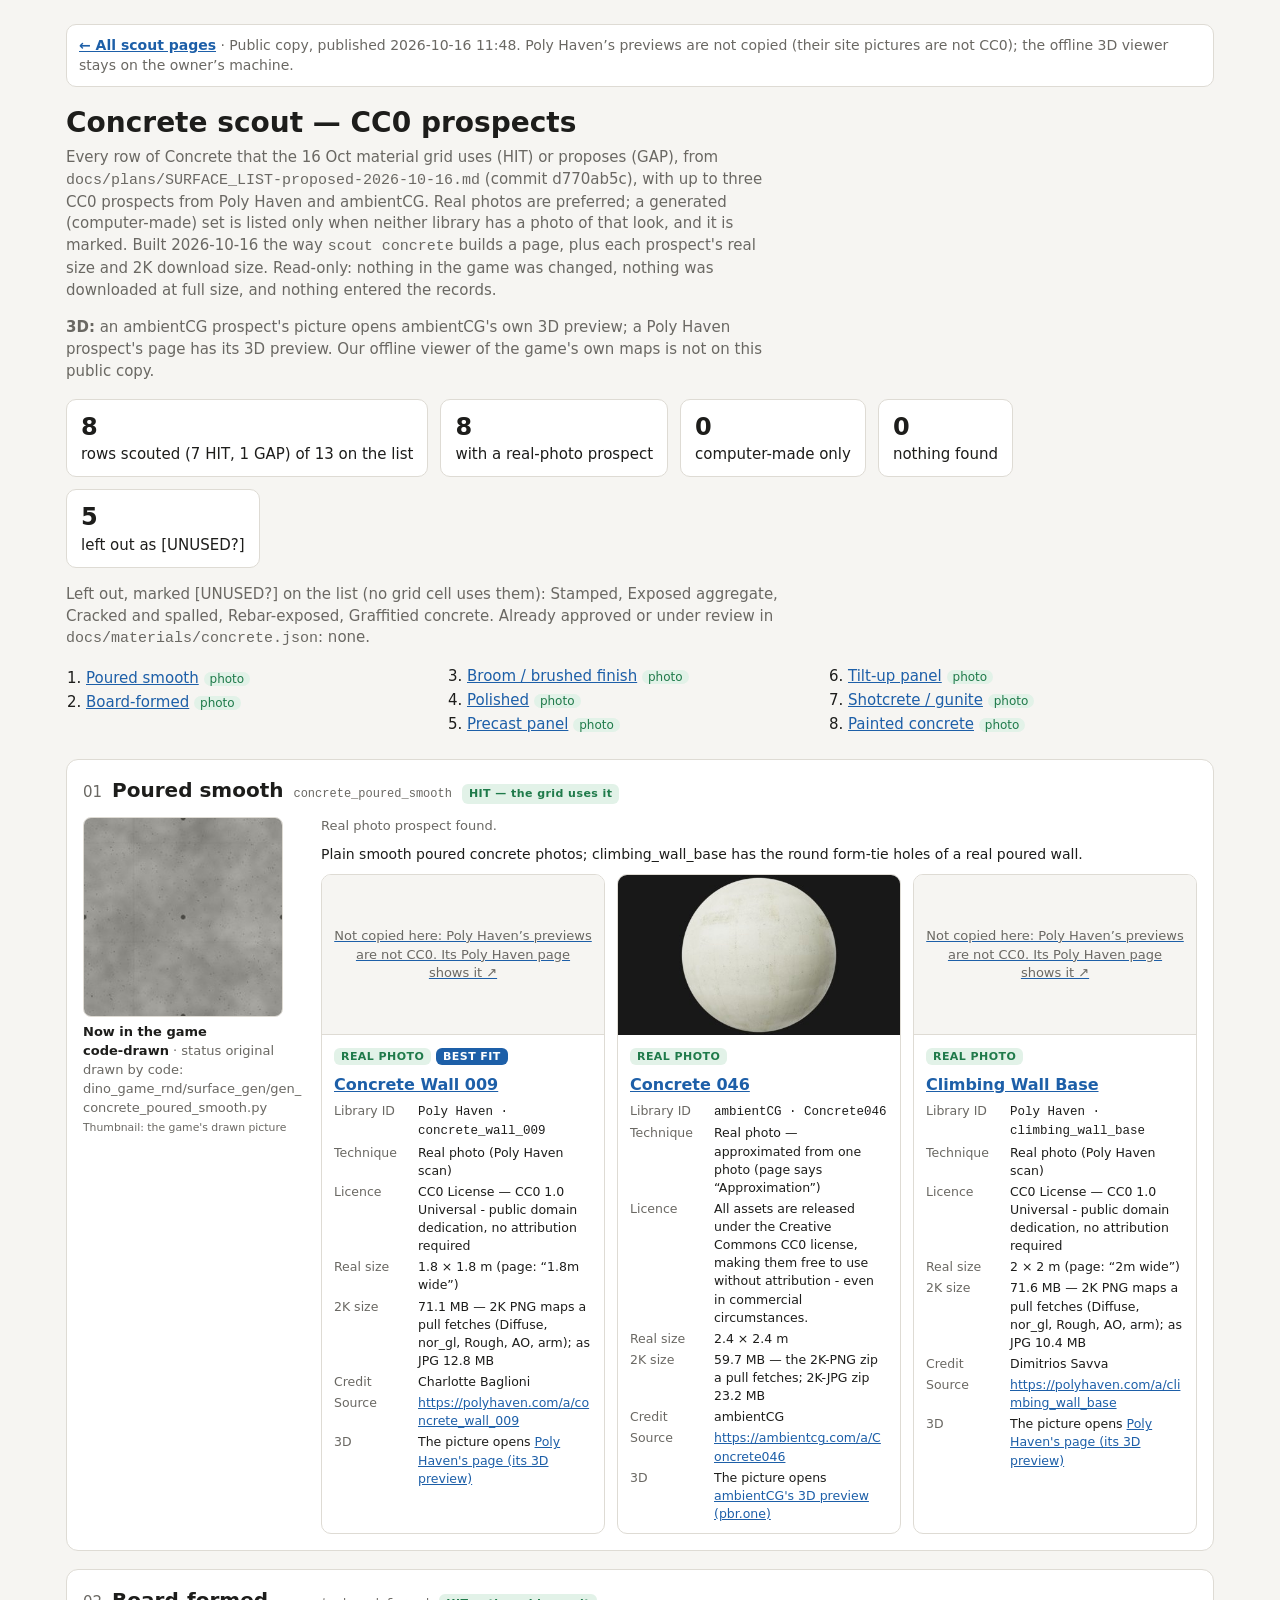
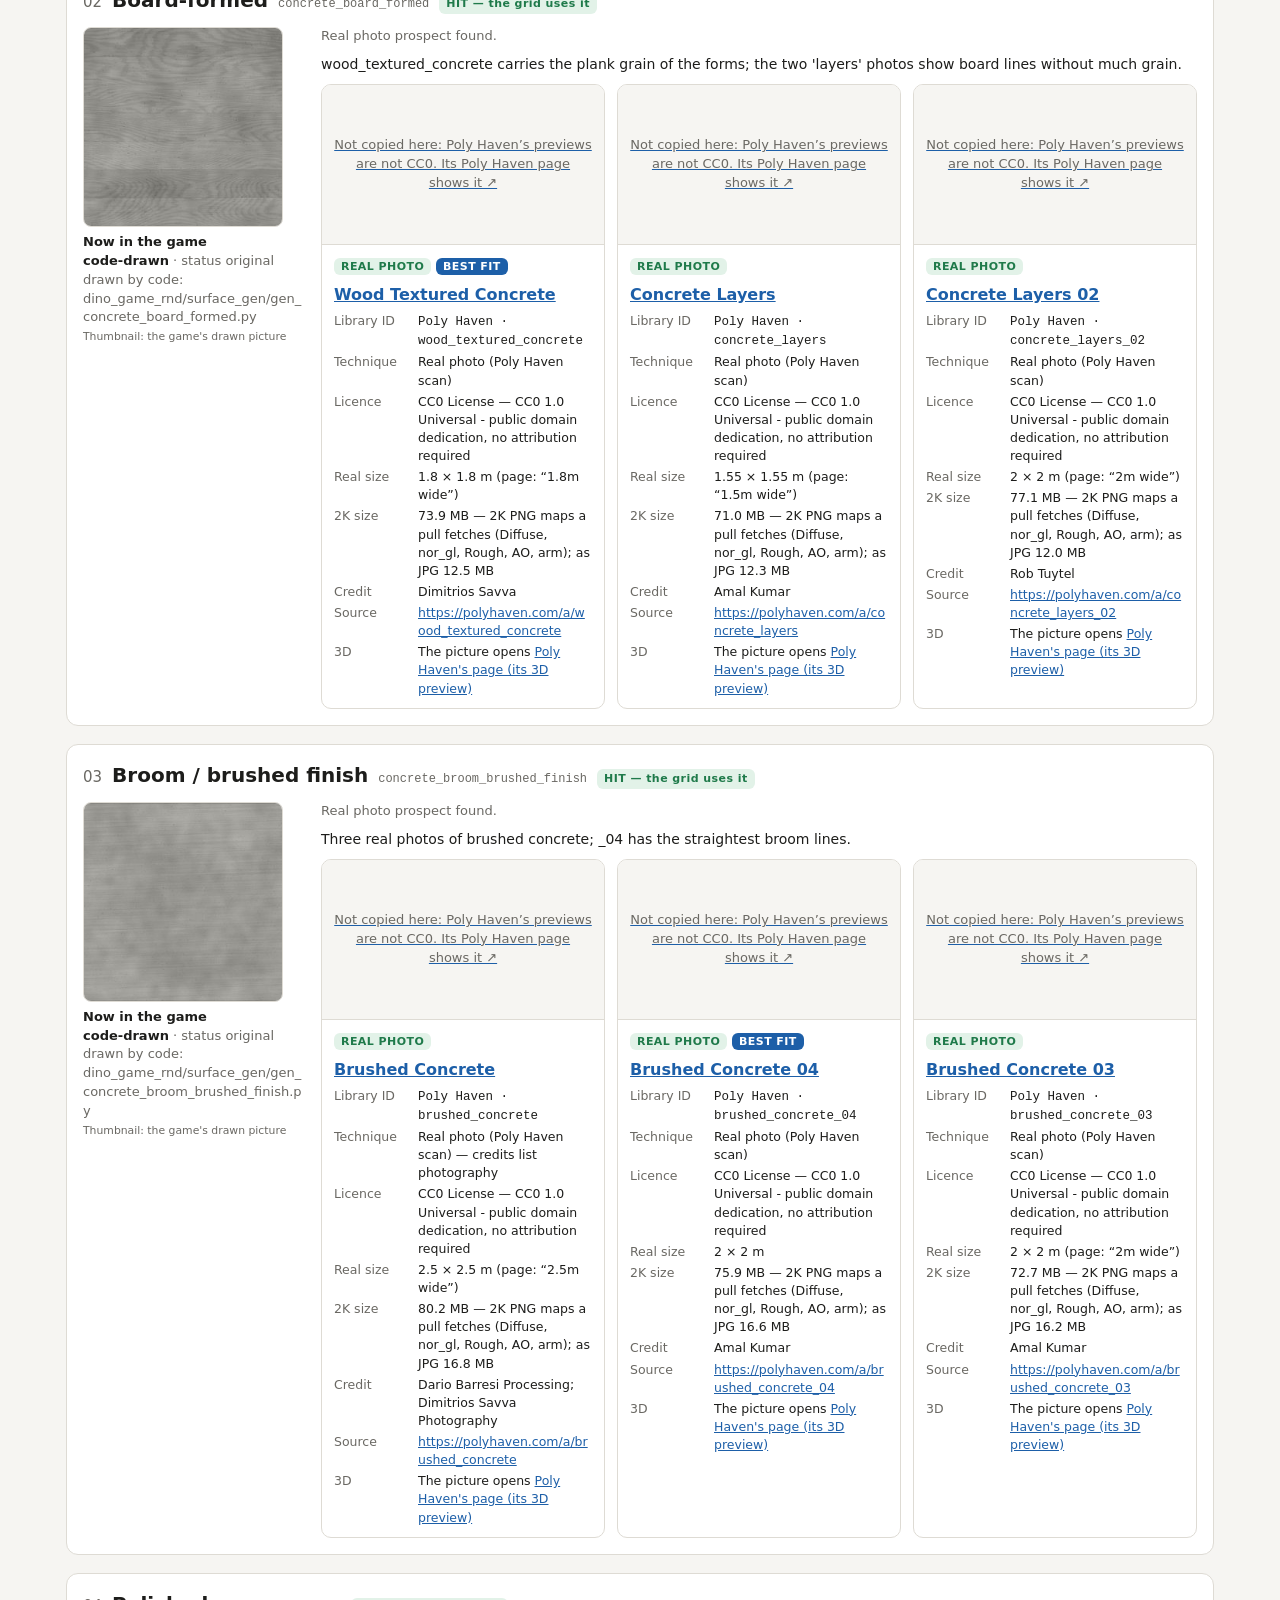
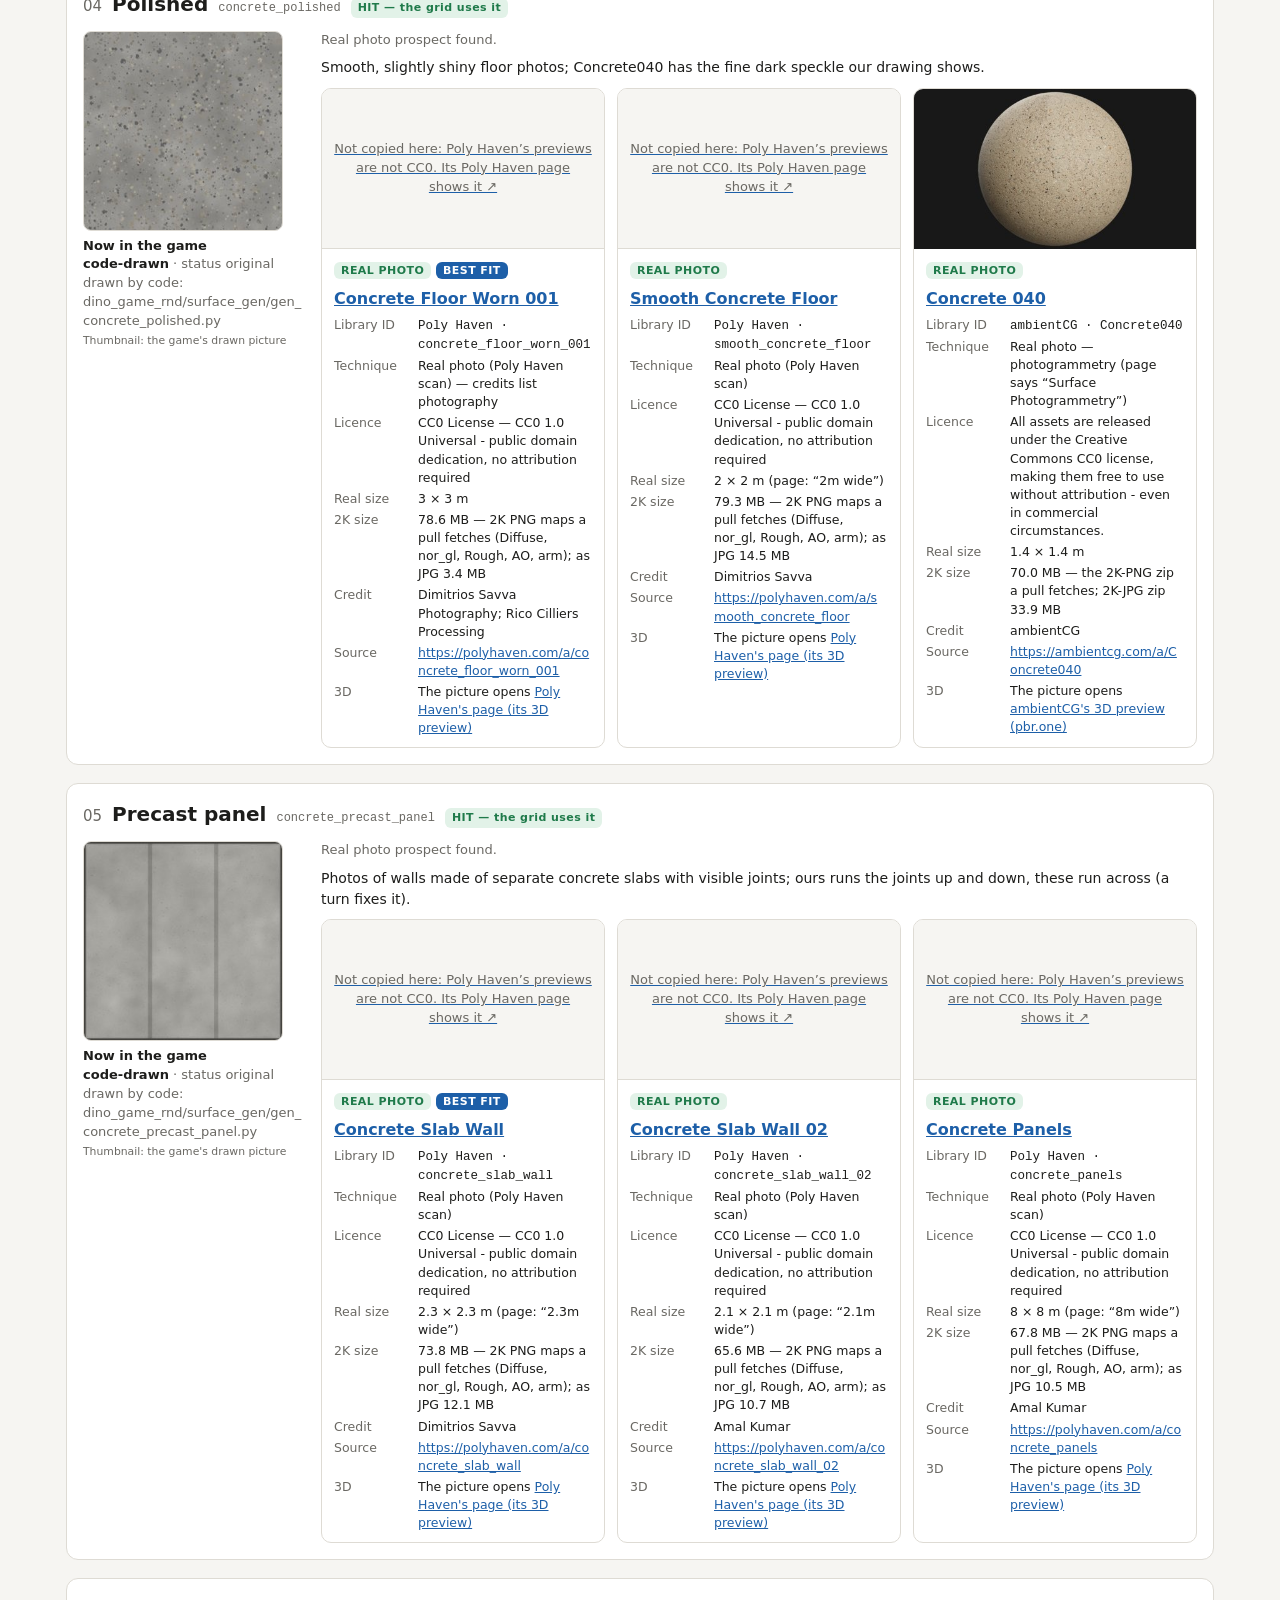
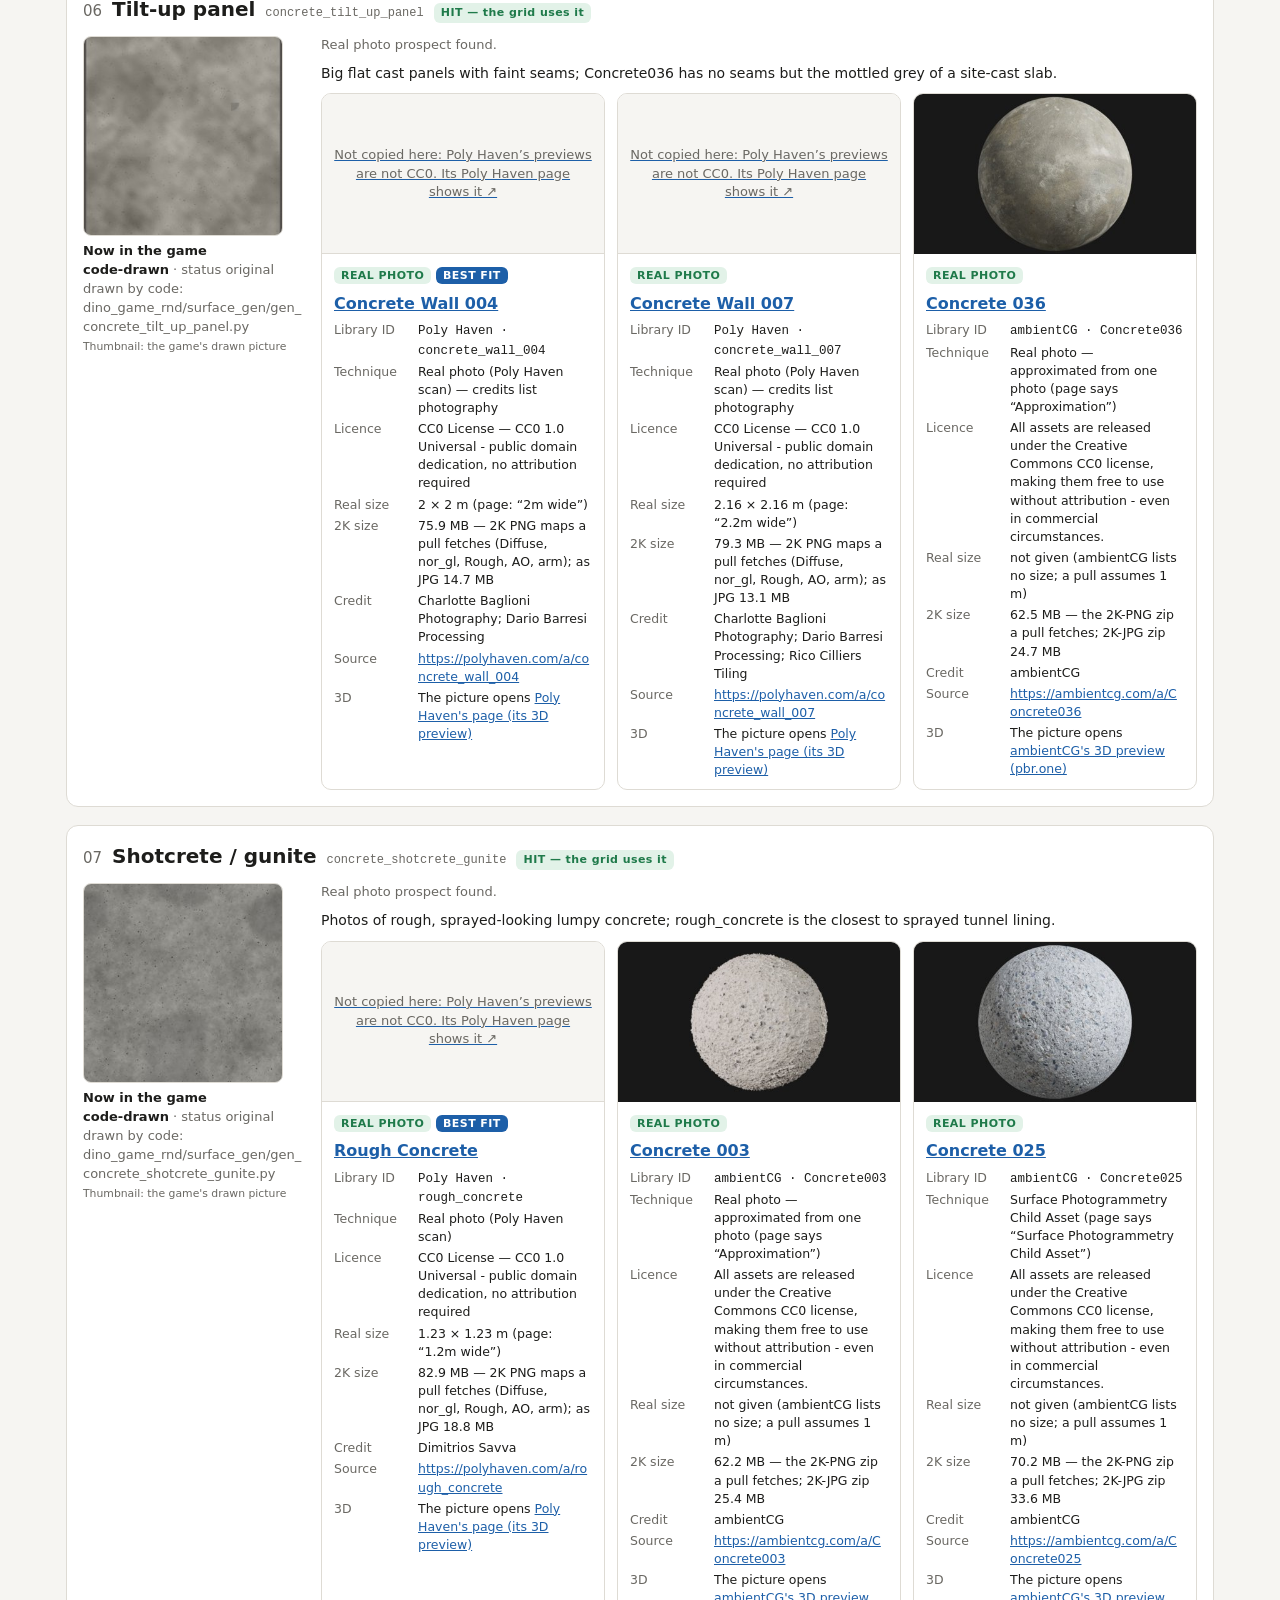
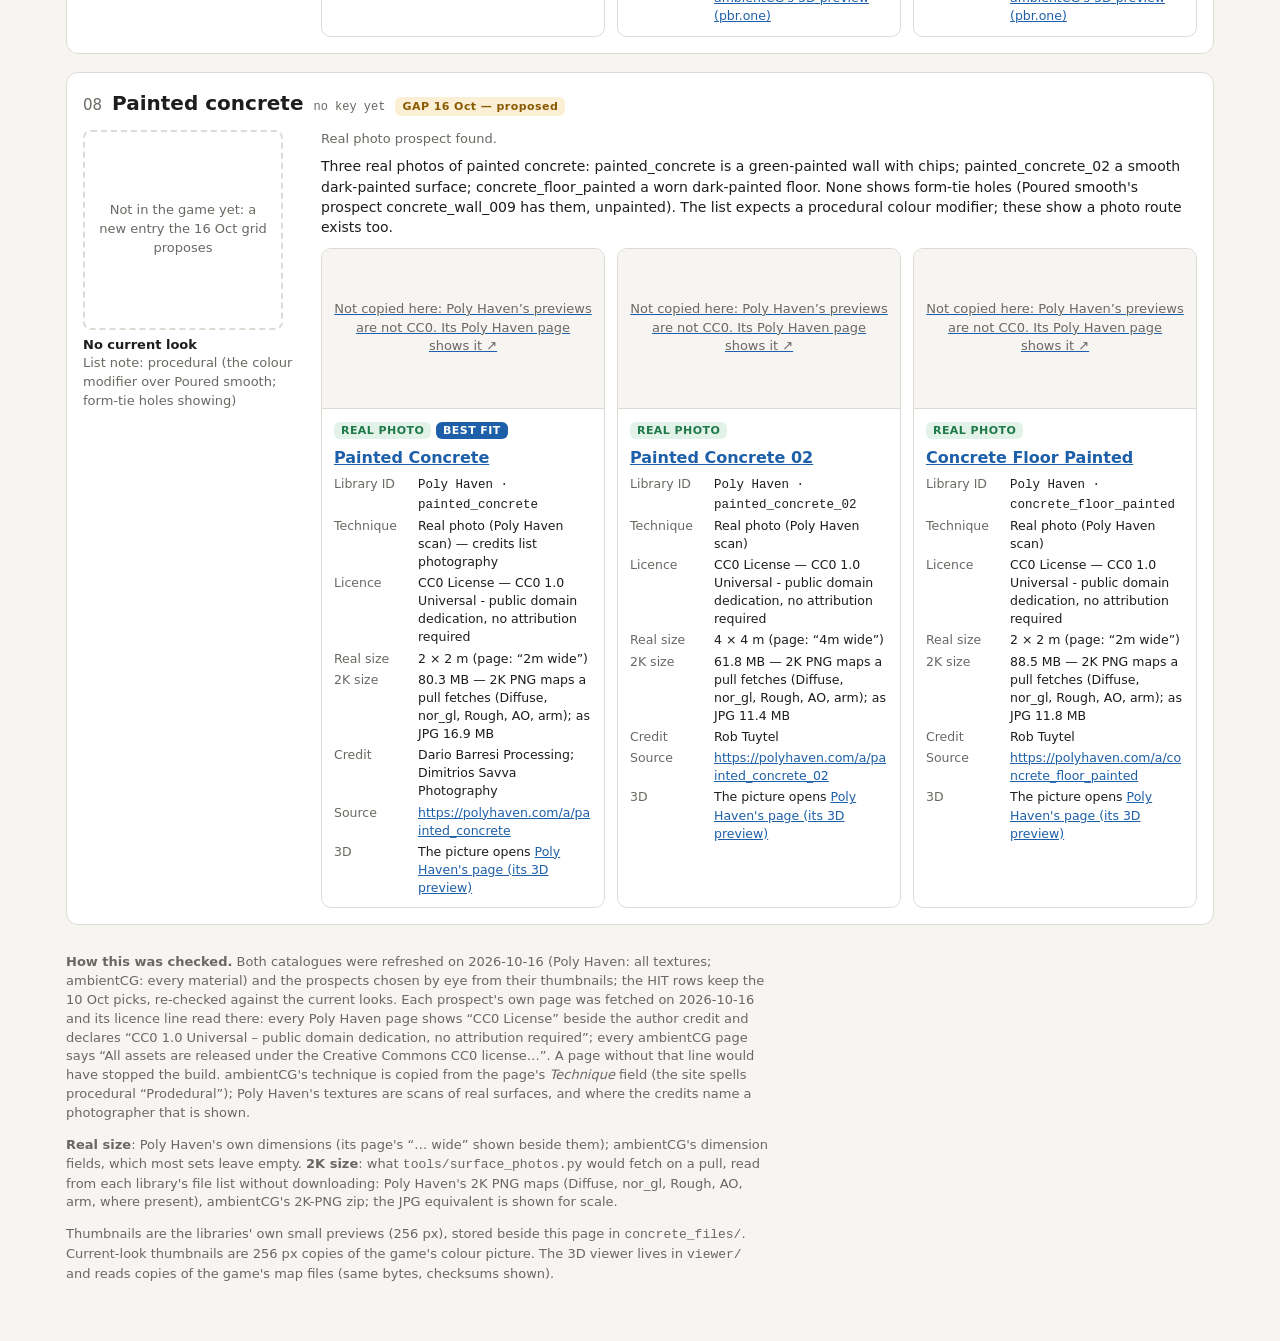
==== concrete.html @ f2884535 "Scout pages, published 2026-10-16 11:48 (tools/publish_scout.sh)" ====
<!doctype html><html lang="en"><head><meta charset="utf-8"><meta name="viewport" content="width=device-width,initial-scale=1">
<title>Concrete Scout</title><style>:root{--bg:#f6f5f2;--card:#fff;--ink:#1d1d1b;--mute:#6a6863;--line:#dedbd4;--photo:#1f7a4a;--photobg:#e2f2e8;--gen:#8a5a00;--genbg:#fbefd6;--link:#1d5fa8}
@media (prefers-color-scheme:dark){:root:not([data-theme="light"]){--bg:#161615;--card:#211f1d;--ink:#ecebe7;--mute:#a19e97;--line:#3a3834;--photo:#7ed3a0;--photobg:#183526;--gen:#f0c16b;--genbg:#3a2c12;--link:#8ab8f0}}
:root[data-theme="dark"]{--bg:#161615;--card:#211f1d;--ink:#ecebe7;--mute:#a19e97;--line:#3a3834;--photo:#7ed3a0;--photobg:#183526;--gen:#f0c16b;--genbg:#3a2c12;--link:#8ab8f0}
*{box-sizing:border-box}body{margin:0;background:var(--bg);color:var(--ink);font:15px/1.45 system-ui,-apple-system,"Segoe UI",sans-serif}
main{max-width:1180px;margin:0 auto;padding:24px 16px 64px}a{color:var(--link)}
h1{font-size:28px;margin:0 0 4px}.lede{color:var(--mute);margin:0 0 16px;max-width:75ch}
.stats{display:flex;gap:12px;flex-wrap:wrap;margin:16px 0}.stat{background:var(--card);border:1px solid var(--line);border-radius:10px;padding:10px 14px}.stat b{display:block;font-size:24px}
.toc{columns:3 220px;padding-left:20px;margin:8px 0 24px}.toc li{break-inside:avoid;margin:2px 0}.toc span{font-size:12px;padding:0 6px;border-radius:8px}.ok{background:var(--photobg);color:var(--photo)}.gn{background:var(--genbg);color:var(--gen)}
section{background:var(--card);border:1px solid var(--line);border-radius:12px;padding:16px;margin:0 0 18px}
.rh{display:flex;align-items:baseline;gap:10px;flex-wrap:wrap;margin-bottom:12px}.rh h2{margin:0;font-size:20px}.num{color:var(--mute);font-variant-numeric:tabular-nums}.key{color:var(--mute);font-size:12px}
.row{display:grid;grid-template-columns:220px 1fr;gap:18px}@media (max-width:720px){.row{grid-template-columns:1fr}}
.cur{margin:0}.cur img{width:200px;height:200px;object-fit:cover;border-radius:8px;border:1px solid var(--line);display:block}.cur figcaption{overflow-wrap:anywhere;font-size:13px;margin-top:6px;color:var(--mute)}.cur b{color:var(--ink)}.g{font-weight:600;color:var(--ink)}
.note{margin:0 0 10px;font-size:14px}.pgrid{display:grid;grid-template-columns:repeat(auto-fill,minmax(250px,1fr));gap:12px}
.p{border:1px solid var(--line);border-radius:10px;overflow:hidden;display:flex;flex-direction:column}.p.is-gen{border-style:dashed;border-color:var(--gen)}
.p img{width:100%;height:160px;object-fit:contain;background:#181818;display:block}.pb{padding:10px 12px}.pb h4{margin:6px 0 6px;font-size:16px}
.tag{font-size:11px;font-weight:700;letter-spacing:.04em;padding:2px 7px;border-radius:6px}.tag.photo{background:var(--photobg);color:var(--photo)}.tag.gen{background:var(--genbg);color:var(--gen)}
dl{display:grid;grid-template-columns:76px 1fr;gap:3px 8px;margin:0;font-size:12.5px}dt{color:var(--mute)}dd{margin:0;overflow-wrap:anywhere}
.none{color:var(--mute);font-style:italic}footer{color:var(--mute);font-size:13px;margin-top:28px;max-width:85ch}
.cur a{display:block;width:200px}.p>a{display:block}
.tag.pick{background:var(--link);color:var(--card)}.p.is-pick{border:2px solid var(--link)}.pulled-status{margin:0 0 10px;font-size:14px}
details.pulled{margin:28px 0 0;border-top:1px solid var(--line);padding-top:12px}details.pulled>summary{cursor:pointer;font-size:20px;font-weight:600;margin:0 0 12px;padding:6px 0}

.tag.best{background:var(--link);color:var(--card)}.mark{font-size:11px;font-weight:700;letter-spacing:.04em;padding:2px 7px;border-radius:6px;background:var(--photobg);color:var(--photo)}
.mark.gap{background:var(--genbg);color:var(--gen)}.nn{background:var(--line);color:var(--mute)}
.gapfig{width:200px;height:200px;border:2px dashed var(--line);border-radius:8px;display:flex;align-items:center;justify-content:center;text-align:center;padding:12px;color:var(--mute);font-size:13px}
.route{margin:10px 0 0;font-size:14px;border-left:3px solid var(--gen);padding:2px 0 2px 10px}.verdict{font-size:13px;color:var(--mute);margin:0 0 8px}
</style><meta name="robots" content="noindex"><style>
.pub-bar{margin:0 0 16px;padding:10px 12px;border:1px solid var(--line);border-radius:10px;background:var(--card);font-size:14px;color:var(--mute)}
.pub-bar a{font-weight:600}
.pub-out{display:flex;align-items:center;justify-content:center;text-align:center;height:160px;padding:12px;background:var(--bg);color:var(--mute);font-size:13px;border-bottom:1px solid var(--line)}
.cur .pub-out{width:200px;height:200px;border:1px dashed var(--mute);border-radius:8px}
</style></head><body><main><p class="pub-bar"><a href="./">← All scout pages</a> · Public copy, published 2026-10-16 11:48. Poly Haven’s previews are not copied (their site pictures are not CC0); the offline 3D viewer stays on the owner’s machine.</p>
<h1>Concrete scout — CC0 prospects</h1>
<p class="lede">Every row of Concrete that the 16 Oct material grid uses (HIT) or proposes (GAP), from <code>docs/plans/SURFACE_LIST-proposed-2026-10-16.md</code> (commit d770ab5c), with up to three CC0 prospects from Poly Haven and ambientCG. Real photos are preferred; a generated (computer-made) set is listed only when neither library has a photo of that look, and it is marked. Built 2026-10-16 the way <code>scout concrete</code> builds a page, plus each prospect's real size and 2K download size. Read-only: nothing in the game was changed, nothing was downloaded at full size, and nothing entered the records.</p>
<p class="lede"><b>3D:</b> an ambientCG prospect's picture opens ambientCG's own 3D preview; a Poly Haven prospect's page has its 3D preview. Our offline viewer of the game's own maps is not on this public copy.</p>
<div class="stats"><div class="stat"><b>8</b>rows scouted (7 HIT, 1 GAP) of 13 on the list</div><div class="stat"><b>8</b>with a real-photo prospect</div><div class="stat"><b>0</b>computer-made only</div><div class="stat"><b>0</b>nothing found</div><div class="stat"><b>5</b>left out as [UNUSED?]</div></div>
<p class="lede">Left out, marked [UNUSED?] on the list (no grid cell uses them): Stamped, Exposed aggregate, Cracked and spalled, Rebar-exposed, Graffitied concrete. Already approved or under review in <code>docs/materials/concrete.json</code>: none.</p>
<ol class="toc"><li><a href="#concrete_poured_smooth">Poured smooth</a> <span class="ok">photo</span></li><li><a href="#concrete_board_formed">Board-formed</a> <span class="ok">photo</span></li><li><a href="#concrete_broom_brushed_finish">Broom / brushed finish</a> <span class="ok">photo</span></li><li><a href="#concrete_polished">Polished</a> <span class="ok">photo</span></li><li><a href="#concrete_precast_panel">Precast panel</a> <span class="ok">photo</span></li><li><a href="#concrete_tilt_up_panel">Tilt-up panel</a> <span class="ok">photo</span></li><li><a href="#concrete_shotcrete_gunite">Shotcrete / gunite</a> <span class="ok">photo</span></li><li><a href="#gap-painted_concrete">Painted concrete</a> <span class="ok">photo</span></li></ol>
<section id="concrete_poured_smooth">
<header class="rh"><span class="num">01</span><h2>Poured smooth</h2><code class="key">concrete_poured_smooth</code> <span class="mark">HIT — the grid uses it</span></header>
<div class="row"><figure class="cur"><img src="concrete_files/current_concrete_poured_smooth.jpg" alt="current look of Poured smooth" width="200" height="200"><figcaption><b>Now in the game</b><br><span class="g">code-drawn</span> · status original<br>drawn by code: dino_game_rnd/surface_gen/gen_concrete_poured_smooth.py<br><small>Thumbnail: the game&#x27;s drawn picture</small></figcaption></figure>
<div class="ps"><p class="verdict">Real photo prospect found.</p><p class="note">Plain smooth poured concrete photos; climbing_wall_base has the round form-tie holes of a real poured wall.</p><div class="pgrid"><article class="p">
<a href="https://polyhaven.com/a/concrete_wall_009" target="_blank" rel="noopener" title="Open in 3D: Poly Haven&#x27;s page (its 3D preview)"><span class="pub-out">Not copied here: Poly Haven’s previews are not CC0. Its Poly Haven page shows it ↗</span></a>
<div class="pb"><span class="tag photo">REAL PHOTO</span> <span class="tag best">BEST FIT</span>
<h4><a href="https://polyhaven.com/a/concrete_wall_009" target="_blank" rel="noopener">Concrete Wall 009</a></h4>
<dl><dt>Library ID</dt><dd><code>Poly Haven · concrete_wall_009</code></dd>
<dt>Technique</dt><dd>Real photo (Poly Haven scan)</dd>
<dt>Licence</dt><dd>CC0 License — CC0 1.0 Universal - public domain dedication, no attribution required</dd>
<dt>Real size</dt><dd>1.8 × 1.8 m (page: “1.8m wide”)</dd>
<dt>2K size</dt><dd>71.1 MB — 2K PNG maps a pull fetches (Diffuse, nor_gl, Rough, AO, arm); as JPG 12.8 MB</dd>
<dt>Credit</dt><dd>Charlotte Baglioni</dd>
<dt>Source</dt><dd><a href="https://polyhaven.com/a/concrete_wall_009" target="_blank" rel="noopener">https://polyhaven.com/a/concrete_wall_009</a></dd>
<dt>3D</dt><dd>The picture opens <a href="https://polyhaven.com/a/concrete_wall_009" target="_blank" rel="noopener">Poly Haven&#x27;s page (its 3D preview)</a></dd></dl></div></article><article class="p">
<a href="https://releases.pbr.one/main/material-shading.html#normal_type=directx&amp;color_url=https://f003.backblazeb2.com/file/ambientCG-Web/media/surface-preview/Concrete046/Concrete046_SQ_Color.jpg?11726&amp;displacement_url=https://f003.backblazeb2.com/file/ambientCG-Web/media/surface-preview/Concrete046/Concrete046_SQ_Displacement.jpg?75170&amp;normal_url=https://f003.backblazeb2.com/file/ambientCG-Web/media/surface-preview/Concrete046/Concrete046_SQ_NormalDX.jpg?57213&amp;roughness_url=https://f003.backblazeb2.com/file/ambientCG-Web/media/surface-preview/Concrete046/Concrete046_SQ_Roughness.jpg?81929" target="_blank" rel="noopener" title="Open in 3D: ambientCG&#x27;s 3D preview (pbr.one)"><img src="concrete_files/acg_Concrete046.jpg" alt="Concrete 046" width="160" height="160"></a>
<div class="pb"><span class="tag photo">REAL PHOTO</span>
<h4><a href="https://ambientcg.com/a/Concrete046" target="_blank" rel="noopener">Concrete 046</a></h4>
<dl><dt>Library ID</dt><dd><code>ambientCG · Concrete046</code></dd>
<dt>Technique</dt><dd>Real photo — approximated from one photo (page says “Approximation”)</dd>
<dt>Licence</dt><dd>All assets are released under the Creative Commons CC0 license, making them free to use without attribution - even in commercial circumstances.</dd>
<dt>Real size</dt><dd>2.4 × 2.4 m</dd>
<dt>2K size</dt><dd>59.7 MB — the 2K-PNG zip a pull fetches; 2K-JPG zip 23.2 MB</dd>
<dt>Credit</dt><dd>ambientCG</dd>
<dt>Source</dt><dd><a href="https://ambientcg.com/a/Concrete046" target="_blank" rel="noopener">https://ambientcg.com/a/Concrete046</a></dd>
<dt>3D</dt><dd>The picture opens <a href="https://releases.pbr.one/main/material-shading.html#normal_type=directx&amp;color_url=https://f003.backblazeb2.com/file/ambientCG-Web/media/surface-preview/Concrete046/Concrete046_SQ_Color.jpg?11726&amp;displacement_url=https://f003.backblazeb2.com/file/ambientCG-Web/media/surface-preview/Concrete046/Concrete046_SQ_Displacement.jpg?75170&amp;normal_url=https://f003.backblazeb2.com/file/ambientCG-Web/media/surface-preview/Concrete046/Concrete046_SQ_NormalDX.jpg?57213&amp;roughness_url=https://f003.backblazeb2.com/file/ambientCG-Web/media/surface-preview/Concrete046/Concrete046_SQ_Roughness.jpg?81929" target="_blank" rel="noopener">ambientCG&#x27;s 3D preview (pbr.one)</a></dd></dl></div></article><article class="p">
<a href="https://polyhaven.com/a/climbing_wall_base" target="_blank" rel="noopener" title="Open in 3D: Poly Haven&#x27;s page (its 3D preview)"><span class="pub-out">Not copied here: Poly Haven’s previews are not CC0. Its Poly Haven page shows it ↗</span></a>
<div class="pb"><span class="tag photo">REAL PHOTO</span>
<h4><a href="https://polyhaven.com/a/climbing_wall_base" target="_blank" rel="noopener">Climbing Wall Base</a></h4>
<dl><dt>Library ID</dt><dd><code>Poly Haven · climbing_wall_base</code></dd>
<dt>Technique</dt><dd>Real photo (Poly Haven scan)</dd>
<dt>Licence</dt><dd>CC0 License — CC0 1.0 Universal - public domain dedication, no attribution required</dd>
<dt>Real size</dt><dd>2 × 2 m (page: “2m wide”)</dd>
<dt>2K size</dt><dd>71.6 MB — 2K PNG maps a pull fetches (Diffuse, nor_gl, Rough, AO, arm); as JPG 10.4 MB</dd>
<dt>Credit</dt><dd>Dimitrios Savva</dd>
<dt>Source</dt><dd><a href="https://polyhaven.com/a/climbing_wall_base" target="_blank" rel="noopener">https://polyhaven.com/a/climbing_wall_base</a></dd>
<dt>3D</dt><dd>The picture opens <a href="https://polyhaven.com/a/climbing_wall_base" target="_blank" rel="noopener">Poly Haven&#x27;s page (its 3D preview)</a></dd></dl></div></article></div></div></div></section><section id="concrete_board_formed">
<header class="rh"><span class="num">02</span><h2>Board-formed</h2><code class="key">concrete_board_formed</code> <span class="mark">HIT — the grid uses it</span></header>
<div class="row"><figure class="cur"><img src="concrete_files/current_concrete_board_formed.jpg" alt="current look of Board-formed" width="200" height="200"><figcaption><b>Now in the game</b><br><span class="g">code-drawn</span> · status original<br>drawn by code: dino_game_rnd/surface_gen/gen_concrete_board_formed.py<br><small>Thumbnail: the game&#x27;s drawn picture</small></figcaption></figure>
<div class="ps"><p class="verdict">Real photo prospect found.</p><p class="note">wood_textured_concrete carries the plank grain of the forms; the two &#x27;layers&#x27; photos show board lines without much grain.</p><div class="pgrid"><article class="p">
<a href="https://polyhaven.com/a/wood_textured_concrete" target="_blank" rel="noopener" title="Open in 3D: Poly Haven&#x27;s page (its 3D preview)"><span class="pub-out">Not copied here: Poly Haven’s previews are not CC0. Its Poly Haven page shows it ↗</span></a>
<div class="pb"><span class="tag photo">REAL PHOTO</span> <span class="tag best">BEST FIT</span>
<h4><a href="https://polyhaven.com/a/wood_textured_concrete" target="_blank" rel="noopener">Wood Textured Concrete</a></h4>
<dl><dt>Library ID</dt><dd><code>Poly Haven · wood_textured_concrete</code></dd>
<dt>Technique</dt><dd>Real photo (Poly Haven scan)</dd>
<dt>Licence</dt><dd>CC0 License — CC0 1.0 Universal - public domain dedication, no attribution required</dd>
<dt>Real size</dt><dd>1.8 × 1.8 m (page: “1.8m wide”)</dd>
<dt>2K size</dt><dd>73.9 MB — 2K PNG maps a pull fetches (Diffuse, nor_gl, Rough, AO, arm); as JPG 12.5 MB</dd>
<dt>Credit</dt><dd>Dimitrios Savva</dd>
<dt>Source</dt><dd><a href="https://polyhaven.com/a/wood_textured_concrete" target="_blank" rel="noopener">https://polyhaven.com/a/wood_textured_concrete</a></dd>
<dt>3D</dt><dd>The picture opens <a href="https://polyhaven.com/a/wood_textured_concrete" target="_blank" rel="noopener">Poly Haven&#x27;s page (its 3D preview)</a></dd></dl></div></article><article class="p">
<a href="https://polyhaven.com/a/concrete_layers" target="_blank" rel="noopener" title="Open in 3D: Poly Haven&#x27;s page (its 3D preview)"><span class="pub-out">Not copied here: Poly Haven’s previews are not CC0. Its Poly Haven page shows it ↗</span></a>
<div class="pb"><span class="tag photo">REAL PHOTO</span>
<h4><a href="https://polyhaven.com/a/concrete_layers" target="_blank" rel="noopener">Concrete Layers</a></h4>
<dl><dt>Library ID</dt><dd><code>Poly Haven · concrete_layers</code></dd>
<dt>Technique</dt><dd>Real photo (Poly Haven scan)</dd>
<dt>Licence</dt><dd>CC0 License — CC0 1.0 Universal - public domain dedication, no attribution required</dd>
<dt>Real size</dt><dd>1.55 × 1.55 m (page: “1.5m wide”)</dd>
<dt>2K size</dt><dd>71.0 MB — 2K PNG maps a pull fetches (Diffuse, nor_gl, Rough, AO, arm); as JPG 12.3 MB</dd>
<dt>Credit</dt><dd>Amal Kumar</dd>
<dt>Source</dt><dd><a href="https://polyhaven.com/a/concrete_layers" target="_blank" rel="noopener">https://polyhaven.com/a/concrete_layers</a></dd>
<dt>3D</dt><dd>The picture opens <a href="https://polyhaven.com/a/concrete_layers" target="_blank" rel="noopener">Poly Haven&#x27;s page (its 3D preview)</a></dd></dl></div></article><article class="p">
<a href="https://polyhaven.com/a/concrete_layers_02" target="_blank" rel="noopener" title="Open in 3D: Poly Haven&#x27;s page (its 3D preview)"><span class="pub-out">Not copied here: Poly Haven’s previews are not CC0. Its Poly Haven page shows it ↗</span></a>
<div class="pb"><span class="tag photo">REAL PHOTO</span>
<h4><a href="https://polyhaven.com/a/concrete_layers_02" target="_blank" rel="noopener">Concrete Layers 02</a></h4>
<dl><dt>Library ID</dt><dd><code>Poly Haven · concrete_layers_02</code></dd>
<dt>Technique</dt><dd>Real photo (Poly Haven scan)</dd>
<dt>Licence</dt><dd>CC0 License — CC0 1.0 Universal - public domain dedication, no attribution required</dd>
<dt>Real size</dt><dd>2 × 2 m (page: “2m wide”)</dd>
<dt>2K size</dt><dd>77.1 MB — 2K PNG maps a pull fetches (Diffuse, nor_gl, Rough, AO, arm); as JPG 12.0 MB</dd>
<dt>Credit</dt><dd>Rob Tuytel</dd>
<dt>Source</dt><dd><a href="https://polyhaven.com/a/concrete_layers_02" target="_blank" rel="noopener">https://polyhaven.com/a/concrete_layers_02</a></dd>
<dt>3D</dt><dd>The picture opens <a href="https://polyhaven.com/a/concrete_layers_02" target="_blank" rel="noopener">Poly Haven&#x27;s page (its 3D preview)</a></dd></dl></div></article></div></div></div></section><section id="concrete_broom_brushed_finish">
<header class="rh"><span class="num">03</span><h2>Broom / brushed finish</h2><code class="key">concrete_broom_brushed_finish</code> <span class="mark">HIT — the grid uses it</span></header>
<div class="row"><figure class="cur"><img src="concrete_files/current_concrete_broom_brushed_finish.jpg" alt="current look of Broom / brushed finish" width="200" height="200"><figcaption><b>Now in the game</b><br><span class="g">code-drawn</span> · status original<br>drawn by code: dino_game_rnd/surface_gen/gen_concrete_broom_brushed_finish.py<br><small>Thumbnail: the game&#x27;s drawn picture</small></figcaption></figure>
<div class="ps"><p class="verdict">Real photo prospect found.</p><p class="note">Three real photos of brushed concrete; _04 has the straightest broom lines.</p><div class="pgrid"><article class="p">
<a href="https://polyhaven.com/a/brushed_concrete" target="_blank" rel="noopener" title="Open in 3D: Poly Haven&#x27;s page (its 3D preview)"><span class="pub-out">Not copied here: Poly Haven’s previews are not CC0. Its Poly Haven page shows it ↗</span></a>
<div class="pb"><span class="tag photo">REAL PHOTO</span>
<h4><a href="https://polyhaven.com/a/brushed_concrete" target="_blank" rel="noopener">Brushed Concrete </a></h4>
<dl><dt>Library ID</dt><dd><code>Poly Haven · brushed_concrete</code></dd>
<dt>Technique</dt><dd>Real photo (Poly Haven scan) — credits list photography</dd>
<dt>Licence</dt><dd>CC0 License — CC0 1.0 Universal - public domain dedication, no attribution required</dd>
<dt>Real size</dt><dd>2.5 × 2.5 m (page: “2.5m wide”)</dd>
<dt>2K size</dt><dd>80.2 MB — 2K PNG maps a pull fetches (Diffuse, nor_gl, Rough, AO, arm); as JPG 16.8 MB</dd>
<dt>Credit</dt><dd>Dario Barresi Processing; Dimitrios Savva Photography</dd>
<dt>Source</dt><dd><a href="https://polyhaven.com/a/brushed_concrete" target="_blank" rel="noopener">https://polyhaven.com/a/brushed_concrete</a></dd>
<dt>3D</dt><dd>The picture opens <a href="https://polyhaven.com/a/brushed_concrete" target="_blank" rel="noopener">Poly Haven&#x27;s page (its 3D preview)</a></dd></dl></div></article><article class="p">
<a href="https://polyhaven.com/a/brushed_concrete_04" target="_blank" rel="noopener" title="Open in 3D: Poly Haven&#x27;s page (its 3D preview)"><span class="pub-out">Not copied here: Poly Haven’s previews are not CC0. Its Poly Haven page shows it ↗</span></a>
<div class="pb"><span class="tag photo">REAL PHOTO</span> <span class="tag best">BEST FIT</span>
<h4><a href="https://polyhaven.com/a/brushed_concrete_04" target="_blank" rel="noopener">Brushed Concrete 04</a></h4>
<dl><dt>Library ID</dt><dd><code>Poly Haven · brushed_concrete_04</code></dd>
<dt>Technique</dt><dd>Real photo (Poly Haven scan)</dd>
<dt>Licence</dt><dd>CC0 License — CC0 1.0 Universal - public domain dedication, no attribution required</dd>
<dt>Real size</dt><dd>2 × 2 m</dd>
<dt>2K size</dt><dd>75.9 MB — 2K PNG maps a pull fetches (Diffuse, nor_gl, Rough, AO, arm); as JPG 16.6 MB</dd>
<dt>Credit</dt><dd>Amal Kumar</dd>
<dt>Source</dt><dd><a href="https://polyhaven.com/a/brushed_concrete_04" target="_blank" rel="noopener">https://polyhaven.com/a/brushed_concrete_04</a></dd>
<dt>3D</dt><dd>The picture opens <a href="https://polyhaven.com/a/brushed_concrete_04" target="_blank" rel="noopener">Poly Haven&#x27;s page (its 3D preview)</a></dd></dl></div></article><article class="p">
<a href="https://polyhaven.com/a/brushed_concrete_03" target="_blank" rel="noopener" title="Open in 3D: Poly Haven&#x27;s page (its 3D preview)"><span class="pub-out">Not copied here: Poly Haven’s previews are not CC0. Its Poly Haven page shows it ↗</span></a>
<div class="pb"><span class="tag photo">REAL PHOTO</span>
<h4><a href="https://polyhaven.com/a/brushed_concrete_03" target="_blank" rel="noopener">Brushed Concrete 03</a></h4>
<dl><dt>Library ID</dt><dd><code>Poly Haven · brushed_concrete_03</code></dd>
<dt>Technique</dt><dd>Real photo (Poly Haven scan)</dd>
<dt>Licence</dt><dd>CC0 License — CC0 1.0 Universal - public domain dedication, no attribution required</dd>
<dt>Real size</dt><dd>2 × 2 m (page: “2m wide”)</dd>
<dt>2K size</dt><dd>72.7 MB — 2K PNG maps a pull fetches (Diffuse, nor_gl, Rough, AO, arm); as JPG 16.2 MB</dd>
<dt>Credit</dt><dd>Amal Kumar</dd>
<dt>Source</dt><dd><a href="https://polyhaven.com/a/brushed_concrete_03" target="_blank" rel="noopener">https://polyhaven.com/a/brushed_concrete_03</a></dd>
<dt>3D</dt><dd>The picture opens <a href="https://polyhaven.com/a/brushed_concrete_03" target="_blank" rel="noopener">Poly Haven&#x27;s page (its 3D preview)</a></dd></dl></div></article></div></div></div></section><section id="concrete_polished">
<header class="rh"><span class="num">04</span><h2>Polished</h2><code class="key">concrete_polished</code> <span class="mark">HIT — the grid uses it</span></header>
<div class="row"><figure class="cur"><img src="concrete_files/current_concrete_polished.jpg" alt="current look of Polished" width="200" height="200"><figcaption><b>Now in the game</b><br><span class="g">code-drawn</span> · status original<br>drawn by code: dino_game_rnd/surface_gen/gen_concrete_polished.py<br><small>Thumbnail: the game&#x27;s drawn picture</small></figcaption></figure>
<div class="ps"><p class="verdict">Real photo prospect found.</p><p class="note">Smooth, slightly shiny floor photos; Concrete040 has the fine dark speckle our drawing shows.</p><div class="pgrid"><article class="p">
<a href="https://polyhaven.com/a/concrete_floor_worn_001" target="_blank" rel="noopener" title="Open in 3D: Poly Haven&#x27;s page (its 3D preview)"><span class="pub-out">Not copied here: Poly Haven’s previews are not CC0. Its Poly Haven page shows it ↗</span></a>
<div class="pb"><span class="tag photo">REAL PHOTO</span> <span class="tag best">BEST FIT</span>
<h4><a href="https://polyhaven.com/a/concrete_floor_worn_001" target="_blank" rel="noopener">Concrete Floor Worn 001</a></h4>
<dl><dt>Library ID</dt><dd><code>Poly Haven · concrete_floor_worn_001</code></dd>
<dt>Technique</dt><dd>Real photo (Poly Haven scan) — credits list photography</dd>
<dt>Licence</dt><dd>CC0 License — CC0 1.0 Universal - public domain dedication, no attribution required</dd>
<dt>Real size</dt><dd>3 × 3 m</dd>
<dt>2K size</dt><dd>78.6 MB — 2K PNG maps a pull fetches (Diffuse, nor_gl, Rough, AO, arm); as JPG 3.4 MB</dd>
<dt>Credit</dt><dd>Dimitrios Savva Photography; Rico Cilliers Processing</dd>
<dt>Source</dt><dd><a href="https://polyhaven.com/a/concrete_floor_worn_001" target="_blank" rel="noopener">https://polyhaven.com/a/concrete_floor_worn_001</a></dd>
<dt>3D</dt><dd>The picture opens <a href="https://polyhaven.com/a/concrete_floor_worn_001" target="_blank" rel="noopener">Poly Haven&#x27;s page (its 3D preview)</a></dd></dl></div></article><article class="p">
<a href="https://polyhaven.com/a/smooth_concrete_floor" target="_blank" rel="noopener" title="Open in 3D: Poly Haven&#x27;s page (its 3D preview)"><span class="pub-out">Not copied here: Poly Haven’s previews are not CC0. Its Poly Haven page shows it ↗</span></a>
<div class="pb"><span class="tag photo">REAL PHOTO</span>
<h4><a href="https://polyhaven.com/a/smooth_concrete_floor" target="_blank" rel="noopener">Smooth Concrete Floor</a></h4>
<dl><dt>Library ID</dt><dd><code>Poly Haven · smooth_concrete_floor</code></dd>
<dt>Technique</dt><dd>Real photo (Poly Haven scan)</dd>
<dt>Licence</dt><dd>CC0 License — CC0 1.0 Universal - public domain dedication, no attribution required</dd>
<dt>Real size</dt><dd>2 × 2 m (page: “2m wide”)</dd>
<dt>2K size</dt><dd>79.3 MB — 2K PNG maps a pull fetches (Diffuse, nor_gl, Rough, AO, arm); as JPG 14.5 MB</dd>
<dt>Credit</dt><dd>Dimitrios Savva</dd>
<dt>Source</dt><dd><a href="https://polyhaven.com/a/smooth_concrete_floor" target="_blank" rel="noopener">https://polyhaven.com/a/smooth_concrete_floor</a></dd>
<dt>3D</dt><dd>The picture opens <a href="https://polyhaven.com/a/smooth_concrete_floor" target="_blank" rel="noopener">Poly Haven&#x27;s page (its 3D preview)</a></dd></dl></div></article><article class="p">
<a href="https://releases.pbr.one/main/material-shading.html#normal_type=directx&amp;color_url=https://f003.backblazeb2.com/file/ambientCG-Web/media/surface-preview/Concrete040/Concrete040_SQ_Color.jpg?6822&amp;displacement_url=https://f003.backblazeb2.com/file/ambientCG-Web/media/surface-preview/Concrete040/Concrete040_SQ_Displacement.jpg?55044&amp;normal_url=https://f003.backblazeb2.com/file/ambientCG-Web/media/surface-preview/Concrete040/Concrete040_SQ_NormalDX.jpg?25000&amp;roughness_url=https://f003.backblazeb2.com/file/ambientCG-Web/media/surface-preview/Concrete040/Concrete040_SQ_Roughness.jpg?12330&amp;ambientocclusion_url=https://f003.backblazeb2.com/file/ambientCG-Web/media/surface-preview/Concrete040/Concrete040_SQ_AmbientOcclusion.jpg?30641" target="_blank" rel="noopener" title="Open in 3D: ambientCG&#x27;s 3D preview (pbr.one)"><img src="concrete_files/acg_Concrete040.jpg" alt="Concrete 040" width="160" height="160"></a>
<div class="pb"><span class="tag photo">REAL PHOTO</span>
<h4><a href="https://ambientcg.com/a/Concrete040" target="_blank" rel="noopener">Concrete 040</a></h4>
<dl><dt>Library ID</dt><dd><code>ambientCG · Concrete040</code></dd>
<dt>Technique</dt><dd>Real photo — photogrammetry (page says “Surface Photogrammetry”)</dd>
<dt>Licence</dt><dd>All assets are released under the Creative Commons CC0 license, making them free to use without attribution - even in commercial circumstances.</dd>
<dt>Real size</dt><dd>1.4 × 1.4 m</dd>
<dt>2K size</dt><dd>70.0 MB — the 2K-PNG zip a pull fetches; 2K-JPG zip 33.9 MB</dd>
<dt>Credit</dt><dd>ambientCG</dd>
<dt>Source</dt><dd><a href="https://ambientcg.com/a/Concrete040" target="_blank" rel="noopener">https://ambientcg.com/a/Concrete040</a></dd>
<dt>3D</dt><dd>The picture opens <a href="https://releases.pbr.one/main/material-shading.html#normal_type=directx&amp;color_url=https://f003.backblazeb2.com/file/ambientCG-Web/media/surface-preview/Concrete040/Concrete040_SQ_Color.jpg?6822&amp;displacement_url=https://f003.backblazeb2.com/file/ambientCG-Web/media/surface-preview/Concrete040/Concrete040_SQ_Displacement.jpg?55044&amp;normal_url=https://f003.backblazeb2.com/file/ambientCG-Web/media/surface-preview/Concrete040/Concrete040_SQ_NormalDX.jpg?25000&amp;roughness_url=https://f003.backblazeb2.com/file/ambientCG-Web/media/surface-preview/Concrete040/Concrete040_SQ_Roughness.jpg?12330&amp;ambientocclusion_url=https://f003.backblazeb2.com/file/ambientCG-Web/media/surface-preview/Concrete040/Concrete040_SQ_AmbientOcclusion.jpg?30641" target="_blank" rel="noopener">ambientCG&#x27;s 3D preview (pbr.one)</a></dd></dl></div></article></div></div></div></section><section id="concrete_precast_panel">
<header class="rh"><span class="num">05</span><h2>Precast panel</h2><code class="key">concrete_precast_panel</code> <span class="mark">HIT — the grid uses it</span></header>
<div class="row"><figure class="cur"><img src="concrete_files/current_concrete_precast_panel.jpg" alt="current look of Precast panel" width="200" height="200"><figcaption><b>Now in the game</b><br><span class="g">code-drawn</span> · status original<br>drawn by code: dino_game_rnd/surface_gen/gen_concrete_precast_panel.py<br><small>Thumbnail: the game&#x27;s drawn picture</small></figcaption></figure>
<div class="ps"><p class="verdict">Real photo prospect found.</p><p class="note">Photos of walls made of separate concrete slabs with visible joints; ours runs the joints up and down, these run across (a turn fixes it).</p><div class="pgrid"><article class="p">
<a href="https://polyhaven.com/a/concrete_slab_wall" target="_blank" rel="noopener" title="Open in 3D: Poly Haven&#x27;s page (its 3D preview)"><span class="pub-out">Not copied here: Poly Haven’s previews are not CC0. Its Poly Haven page shows it ↗</span></a>
<div class="pb"><span class="tag photo">REAL PHOTO</span> <span class="tag best">BEST FIT</span>
<h4><a href="https://polyhaven.com/a/concrete_slab_wall" target="_blank" rel="noopener">Concrete Slab Wall</a></h4>
<dl><dt>Library ID</dt><dd><code>Poly Haven · concrete_slab_wall</code></dd>
<dt>Technique</dt><dd>Real photo (Poly Haven scan)</dd>
<dt>Licence</dt><dd>CC0 License — CC0 1.0 Universal - public domain dedication, no attribution required</dd>
<dt>Real size</dt><dd>2.3 × 2.3 m (page: “2.3m wide”)</dd>
<dt>2K size</dt><dd>73.8 MB — 2K PNG maps a pull fetches (Diffuse, nor_gl, Rough, AO, arm); as JPG 12.1 MB</dd>
<dt>Credit</dt><dd>Dimitrios Savva</dd>
<dt>Source</dt><dd><a href="https://polyhaven.com/a/concrete_slab_wall" target="_blank" rel="noopener">https://polyhaven.com/a/concrete_slab_wall</a></dd>
<dt>3D</dt><dd>The picture opens <a href="https://polyhaven.com/a/concrete_slab_wall" target="_blank" rel="noopener">Poly Haven&#x27;s page (its 3D preview)</a></dd></dl></div></article><article class="p">
<a href="https://polyhaven.com/a/concrete_slab_wall_02" target="_blank" rel="noopener" title="Open in 3D: Poly Haven&#x27;s page (its 3D preview)"><span class="pub-out">Not copied here: Poly Haven’s previews are not CC0. Its Poly Haven page shows it ↗</span></a>
<div class="pb"><span class="tag photo">REAL PHOTO</span>
<h4><a href="https://polyhaven.com/a/concrete_slab_wall_02" target="_blank" rel="noopener">Concrete Slab Wall 02</a></h4>
<dl><dt>Library ID</dt><dd><code>Poly Haven · concrete_slab_wall_02</code></dd>
<dt>Technique</dt><dd>Real photo (Poly Haven scan)</dd>
<dt>Licence</dt><dd>CC0 License — CC0 1.0 Universal - public domain dedication, no attribution required</dd>
<dt>Real size</dt><dd>2.1 × 2.1 m (page: “2.1m wide”)</dd>
<dt>2K size</dt><dd>65.6 MB — 2K PNG maps a pull fetches (Diffuse, nor_gl, Rough, AO, arm); as JPG 10.7 MB</dd>
<dt>Credit</dt><dd>Amal Kumar</dd>
<dt>Source</dt><dd><a href="https://polyhaven.com/a/concrete_slab_wall_02" target="_blank" rel="noopener">https://polyhaven.com/a/concrete_slab_wall_02</a></dd>
<dt>3D</dt><dd>The picture opens <a href="https://polyhaven.com/a/concrete_slab_wall_02" target="_blank" rel="noopener">Poly Haven&#x27;s page (its 3D preview)</a></dd></dl></div></article><article class="p">
<a href="https://polyhaven.com/a/concrete_panels" target="_blank" rel="noopener" title="Open in 3D: Poly Haven&#x27;s page (its 3D preview)"><span class="pub-out">Not copied here: Poly Haven’s previews are not CC0. Its Poly Haven page shows it ↗</span></a>
<div class="pb"><span class="tag photo">REAL PHOTO</span>
<h4><a href="https://polyhaven.com/a/concrete_panels" target="_blank" rel="noopener">Concrete Panels</a></h4>
<dl><dt>Library ID</dt><dd><code>Poly Haven · concrete_panels</code></dd>
<dt>Technique</dt><dd>Real photo (Poly Haven scan)</dd>
<dt>Licence</dt><dd>CC0 License — CC0 1.0 Universal - public domain dedication, no attribution required</dd>
<dt>Real size</dt><dd>8 × 8 m (page: “8m wide”)</dd>
<dt>2K size</dt><dd>67.8 MB — 2K PNG maps a pull fetches (Diffuse, nor_gl, Rough, AO, arm); as JPG 10.5 MB</dd>
<dt>Credit</dt><dd>Amal Kumar</dd>
<dt>Source</dt><dd><a href="https://polyhaven.com/a/concrete_panels" target="_blank" rel="noopener">https://polyhaven.com/a/concrete_panels</a></dd>
<dt>3D</dt><dd>The picture opens <a href="https://polyhaven.com/a/concrete_panels" target="_blank" rel="noopener">Poly Haven&#x27;s page (its 3D preview)</a></dd></dl></div></article></div></div></div></section><section id="concrete_tilt_up_panel">
<header class="rh"><span class="num">06</span><h2>Tilt-up panel</h2><code class="key">concrete_tilt_up_panel</code> <span class="mark">HIT — the grid uses it</span></header>
<div class="row"><figure class="cur"><img src="concrete_files/current_concrete_tilt_up_panel.jpg" alt="current look of Tilt-up panel" width="200" height="200"><figcaption><b>Now in the game</b><br><span class="g">code-drawn</span> · status original<br>drawn by code: dino_game_rnd/surface_gen/gen_concrete_tilt_up_panel.py<br><small>Thumbnail: the game&#x27;s drawn picture</small></figcaption></figure>
<div class="ps"><p class="verdict">Real photo prospect found.</p><p class="note">Big flat cast panels with faint seams; Concrete036 has no seams but the mottled grey of a site-cast slab.</p><div class="pgrid"><article class="p">
<a href="https://polyhaven.com/a/concrete_wall_004" target="_blank" rel="noopener" title="Open in 3D: Poly Haven&#x27;s page (its 3D preview)"><span class="pub-out">Not copied here: Poly Haven’s previews are not CC0. Its Poly Haven page shows it ↗</span></a>
<div class="pb"><span class="tag photo">REAL PHOTO</span> <span class="tag best">BEST FIT</span>
<h4><a href="https://polyhaven.com/a/concrete_wall_004" target="_blank" rel="noopener">Concrete Wall 004</a></h4>
<dl><dt>Library ID</dt><dd><code>Poly Haven · concrete_wall_004</code></dd>
<dt>Technique</dt><dd>Real photo (Poly Haven scan) — credits list photography</dd>
<dt>Licence</dt><dd>CC0 License — CC0 1.0 Universal - public domain dedication, no attribution required</dd>
<dt>Real size</dt><dd>2 × 2 m (page: “2m wide”)</dd>
<dt>2K size</dt><dd>75.9 MB — 2K PNG maps a pull fetches (Diffuse, nor_gl, Rough, AO, arm); as JPG 14.7 MB</dd>
<dt>Credit</dt><dd>Charlotte Baglioni Photography; Dario Barresi Processing</dd>
<dt>Source</dt><dd><a href="https://polyhaven.com/a/concrete_wall_004" target="_blank" rel="noopener">https://polyhaven.com/a/concrete_wall_004</a></dd>
<dt>3D</dt><dd>The picture opens <a href="https://polyhaven.com/a/concrete_wall_004" target="_blank" rel="noopener">Poly Haven&#x27;s page (its 3D preview)</a></dd></dl></div></article><article class="p">
<a href="https://polyhaven.com/a/concrete_wall_007" target="_blank" rel="noopener" title="Open in 3D: Poly Haven&#x27;s page (its 3D preview)"><span class="pub-out">Not copied here: Poly Haven’s previews are not CC0. Its Poly Haven page shows it ↗</span></a>
<div class="pb"><span class="tag photo">REAL PHOTO</span>
<h4><a href="https://polyhaven.com/a/concrete_wall_007" target="_blank" rel="noopener">Concrete Wall 007</a></h4>
<dl><dt>Library ID</dt><dd><code>Poly Haven · concrete_wall_007</code></dd>
<dt>Technique</dt><dd>Real photo (Poly Haven scan) — credits list photography</dd>
<dt>Licence</dt><dd>CC0 License — CC0 1.0 Universal - public domain dedication, no attribution required</dd>
<dt>Real size</dt><dd>2.16 × 2.16 m (page: “2.2m wide”)</dd>
<dt>2K size</dt><dd>79.3 MB — 2K PNG maps a pull fetches (Diffuse, nor_gl, Rough, AO, arm); as JPG 13.1 MB</dd>
<dt>Credit</dt><dd>Charlotte Baglioni Photography; Dario Barresi Processing; Rico Cilliers Tiling</dd>
<dt>Source</dt><dd><a href="https://polyhaven.com/a/concrete_wall_007" target="_blank" rel="noopener">https://polyhaven.com/a/concrete_wall_007</a></dd>
<dt>3D</dt><dd>The picture opens <a href="https://polyhaven.com/a/concrete_wall_007" target="_blank" rel="noopener">Poly Haven&#x27;s page (its 3D preview)</a></dd></dl></div></article><article class="p">
<a href="https://releases.pbr.one/main/material-shading.html#normal_type=directx&amp;color_url=https://f003.backblazeb2.com/file/ambientCG-Web/media/surface-preview/Concrete036/Concrete036_SQ_Color.jpg?28056&amp;displacement_url=https://f003.backblazeb2.com/file/ambientCG-Web/media/surface-preview/Concrete036/Concrete036_SQ_Displacement.jpg?89276&amp;normal_url=https://f003.backblazeb2.com/file/ambientCG-Web/media/surface-preview/Concrete036/Concrete036_SQ_NormalDX.jpg?13801&amp;roughness_url=https://f003.backblazeb2.com/file/ambientCG-Web/media/surface-preview/Concrete036/Concrete036_SQ_Roughness.jpg?60822" target="_blank" rel="noopener" title="Open in 3D: ambientCG&#x27;s 3D preview (pbr.one)"><img src="concrete_files/acg_Concrete036.jpg" alt="Concrete 036" width="160" height="160"></a>
<div class="pb"><span class="tag photo">REAL PHOTO</span>
<h4><a href="https://ambientcg.com/a/Concrete036" target="_blank" rel="noopener">Concrete 036</a></h4>
<dl><dt>Library ID</dt><dd><code>ambientCG · Concrete036</code></dd>
<dt>Technique</dt><dd>Real photo — approximated from one photo (page says “Approximation”)</dd>
<dt>Licence</dt><dd>All assets are released under the Creative Commons CC0 license, making them free to use without attribution - even in commercial circumstances.</dd>
<dt>Real size</dt><dd>not given (ambientCG lists no size; a pull assumes 1 m)</dd>
<dt>2K size</dt><dd>62.5 MB — the 2K-PNG zip a pull fetches; 2K-JPG zip 24.7 MB</dd>
<dt>Credit</dt><dd>ambientCG</dd>
<dt>Source</dt><dd><a href="https://ambientcg.com/a/Concrete036" target="_blank" rel="noopener">https://ambientcg.com/a/Concrete036</a></dd>
<dt>3D</dt><dd>The picture opens <a href="https://releases.pbr.one/main/material-shading.html#normal_type=directx&amp;color_url=https://f003.backblazeb2.com/file/ambientCG-Web/media/surface-preview/Concrete036/Concrete036_SQ_Color.jpg?28056&amp;displacement_url=https://f003.backblazeb2.com/file/ambientCG-Web/media/surface-preview/Concrete036/Concrete036_SQ_Displacement.jpg?89276&amp;normal_url=https://f003.backblazeb2.com/file/ambientCG-Web/media/surface-preview/Concrete036/Concrete036_SQ_NormalDX.jpg?13801&amp;roughness_url=https://f003.backblazeb2.com/file/ambientCG-Web/media/surface-preview/Concrete036/Concrete036_SQ_Roughness.jpg?60822" target="_blank" rel="noopener">ambientCG&#x27;s 3D preview (pbr.one)</a></dd></dl></div></article></div></div></div></section><section id="concrete_shotcrete_gunite">
<header class="rh"><span class="num">07</span><h2>Shotcrete / gunite</h2><code class="key">concrete_shotcrete_gunite</code> <span class="mark">HIT — the grid uses it</span></header>
<div class="row"><figure class="cur"><img src="concrete_files/current_concrete_shotcrete_gunite.jpg" alt="current look of Shotcrete / gunite" width="200" height="200"><figcaption><b>Now in the game</b><br><span class="g">code-drawn</span> · status original<br>drawn by code: dino_game_rnd/surface_gen/gen_concrete_shotcrete_gunite.py<br><small>Thumbnail: the game&#x27;s drawn picture</small></figcaption></figure>
<div class="ps"><p class="verdict">Real photo prospect found.</p><p class="note">Photos of rough, sprayed-looking lumpy concrete; rough_concrete is the closest to sprayed tunnel lining.</p><div class="pgrid"><article class="p">
<a href="https://polyhaven.com/a/rough_concrete" target="_blank" rel="noopener" title="Open in 3D: Poly Haven&#x27;s page (its 3D preview)"><span class="pub-out">Not copied here: Poly Haven’s previews are not CC0. Its Poly Haven page shows it ↗</span></a>
<div class="pb"><span class="tag photo">REAL PHOTO</span> <span class="tag best">BEST FIT</span>
<h4><a href="https://polyhaven.com/a/rough_concrete" target="_blank" rel="noopener">Rough Concrete</a></h4>
<dl><dt>Library ID</dt><dd><code>Poly Haven · rough_concrete</code></dd>
<dt>Technique</dt><dd>Real photo (Poly Haven scan)</dd>
<dt>Licence</dt><dd>CC0 License — CC0 1.0 Universal - public domain dedication, no attribution required</dd>
<dt>Real size</dt><dd>1.23 × 1.23 m (page: “1.2m wide”)</dd>
<dt>2K size</dt><dd>82.9 MB — 2K PNG maps a pull fetches (Diffuse, nor_gl, Rough, AO, arm); as JPG 18.8 MB</dd>
<dt>Credit</dt><dd>Dimitrios Savva</dd>
<dt>Source</dt><dd><a href="https://polyhaven.com/a/rough_concrete" target="_blank" rel="noopener">https://polyhaven.com/a/rough_concrete</a></dd>
<dt>3D</dt><dd>The picture opens <a href="https://polyhaven.com/a/rough_concrete" target="_blank" rel="noopener">Poly Haven&#x27;s page (its 3D preview)</a></dd></dl></div></article><article class="p">
<a href="https://releases.pbr.one/main/material-shading.html#normal_type=directx&amp;color_url=https://f003.backblazeb2.com/file/ambientCG-Web/media/surface-preview/Concrete003/Concrete003_SQ_Color.jpg?38436&amp;displacement_url=https://f003.backblazeb2.com/file/ambientCG-Web/media/surface-preview/Concrete003/Concrete003_SQ_Displacement.jpg?11251&amp;normal_url=https://f003.backblazeb2.com/file/ambientCG-Web/media/surface-preview/Concrete003/Concrete003_SQ_NormalDX.jpg?12219&amp;roughness_url=https://f003.backblazeb2.com/file/ambientCG-Web/media/surface-preview/Concrete003/Concrete003_SQ_Roughness.jpg?92831&amp;ambientocclusion_url=https://f003.backblazeb2.com/file/ambientCG-Web/media/surface-preview/Concrete003/Concrete003_SQ_AmbientOcclusion.jpg?12435" target="_blank" rel="noopener" title="Open in 3D: ambientCG&#x27;s 3D preview (pbr.one)"><img src="concrete_files/acg_Concrete003.jpg" alt="Concrete 003" width="160" height="160"></a>
<div class="pb"><span class="tag photo">REAL PHOTO</span>
<h4><a href="https://ambientcg.com/a/Concrete003" target="_blank" rel="noopener">Concrete 003</a></h4>
<dl><dt>Library ID</dt><dd><code>ambientCG · Concrete003</code></dd>
<dt>Technique</dt><dd>Real photo — approximated from one photo (page says “Approximation”)</dd>
<dt>Licence</dt><dd>All assets are released under the Creative Commons CC0 license, making them free to use without attribution - even in commercial circumstances.</dd>
<dt>Real size</dt><dd>not given (ambientCG lists no size; a pull assumes 1 m)</dd>
<dt>2K size</dt><dd>62.2 MB — the 2K-PNG zip a pull fetches; 2K-JPG zip 25.4 MB</dd>
<dt>Credit</dt><dd>ambientCG</dd>
<dt>Source</dt><dd><a href="https://ambientcg.com/a/Concrete003" target="_blank" rel="noopener">https://ambientcg.com/a/Concrete003</a></dd>
<dt>3D</dt><dd>The picture opens <a href="https://releases.pbr.one/main/material-shading.html#normal_type=directx&amp;color_url=https://f003.backblazeb2.com/file/ambientCG-Web/media/surface-preview/Concrete003/Concrete003_SQ_Color.jpg?38436&amp;displacement_url=https://f003.backblazeb2.com/file/ambientCG-Web/media/surface-preview/Concrete003/Concrete003_SQ_Displacement.jpg?11251&amp;normal_url=https://f003.backblazeb2.com/file/ambientCG-Web/media/surface-preview/Concrete003/Concrete003_SQ_NormalDX.jpg?12219&amp;roughness_url=https://f003.backblazeb2.com/file/ambientCG-Web/media/surface-preview/Concrete003/Concrete003_SQ_Roughness.jpg?92831&amp;ambientocclusion_url=https://f003.backblazeb2.com/file/ambientCG-Web/media/surface-preview/Concrete003/Concrete003_SQ_AmbientOcclusion.jpg?12435" target="_blank" rel="noopener">ambientCG&#x27;s 3D preview (pbr.one)</a></dd></dl></div></article><article class="p">
<a href="https://releases.pbr.one/main/material-shading.html#normal_type=directx&amp;color_url=https://f003.backblazeb2.com/file/ambientCG-Web/media/surface-preview/Concrete025/Concrete025_SQ_Color.jpg?36805&amp;displacement_url=https://f003.backblazeb2.com/file/ambientCG-Web/media/surface-preview/Concrete025/Concrete025_SQ_Displacement.jpg?25007&amp;normal_url=https://f003.backblazeb2.com/file/ambientCG-Web/media/surface-preview/Concrete025/Concrete025_SQ_NormalDX.jpg?4074&amp;roughness_url=https://f003.backblazeb2.com/file/ambientCG-Web/media/surface-preview/Concrete025/Concrete025_SQ_Roughness.jpg?58241&amp;ambientocclusion_url=https://f003.backblazeb2.com/file/ambientCG-Web/media/surface-preview/Concrete025/Concrete025_SQ_AmbientOcclusion.jpg?43662" target="_blank" rel="noopener" title="Open in 3D: ambientCG&#x27;s 3D preview (pbr.one)"><img src="concrete_files/acg_Concrete025.jpg" alt="Concrete 025" width="160" height="160"></a>
<div class="pb"><span class="tag photo">REAL PHOTO</span>
<h4><a href="https://ambientcg.com/a/Concrete025" target="_blank" rel="noopener">Concrete 025</a></h4>
<dl><dt>Library ID</dt><dd><code>ambientCG · Concrete025</code></dd>
<dt>Technique</dt><dd>Surface Photogrammetry Child Asset (page says “Surface Photogrammetry Child Asset”)</dd>
<dt>Licence</dt><dd>All assets are released under the Creative Commons CC0 license, making them free to use without attribution - even in commercial circumstances.</dd>
<dt>Real size</dt><dd>not given (ambientCG lists no size; a pull assumes 1 m)</dd>
<dt>2K size</dt><dd>70.2 MB — the 2K-PNG zip a pull fetches; 2K-JPG zip 33.6 MB</dd>
<dt>Credit</dt><dd>ambientCG</dd>
<dt>Source</dt><dd><a href="https://ambientcg.com/a/Concrete025" target="_blank" rel="noopener">https://ambientcg.com/a/Concrete025</a></dd>
<dt>3D</dt><dd>The picture opens <a href="https://releases.pbr.one/main/material-shading.html#normal_type=directx&amp;color_url=https://f003.backblazeb2.com/file/ambientCG-Web/media/surface-preview/Concrete025/Concrete025_SQ_Color.jpg?36805&amp;displacement_url=https://f003.backblazeb2.com/file/ambientCG-Web/media/surface-preview/Concrete025/Concrete025_SQ_Displacement.jpg?25007&amp;normal_url=https://f003.backblazeb2.com/file/ambientCG-Web/media/surface-preview/Concrete025/Concrete025_SQ_NormalDX.jpg?4074&amp;roughness_url=https://f003.backblazeb2.com/file/ambientCG-Web/media/surface-preview/Concrete025/Concrete025_SQ_Roughness.jpg?58241&amp;ambientocclusion_url=https://f003.backblazeb2.com/file/ambientCG-Web/media/surface-preview/Concrete025/Concrete025_SQ_AmbientOcclusion.jpg?43662" target="_blank" rel="noopener">ambientCG&#x27;s 3D preview (pbr.one)</a></dd></dl></div></article></div></div></div></section><section id="gap-painted_concrete">
<header class="rh"><span class="num">08</span><h2>Painted concrete</h2><code class="key">no key yet</code> <span class="mark gap">GAP 16 Oct — proposed</span></header>
<div class="row"><figure class="cur"><div class="gapfig">Not in the game yet: a new entry the 16 Oct grid proposes</div><figcaption><b>No current look</b><br>List note: procedural (the colour modifier over Poured smooth; form-tie holes showing)</figcaption></figure>
<div class="ps"><p class="verdict">Real photo prospect found.</p><p class="note">Three real photos of painted concrete: painted_concrete is a green-painted wall with chips; painted_concrete_02 a smooth dark-painted surface; concrete_floor_painted a worn dark-painted floor. None shows form-tie holes (Poured smooth&#x27;s prospect concrete_wall_009 has them, unpainted). The list expects a procedural colour modifier; these show a photo route exists too.</p><div class="pgrid"><article class="p">
<a href="https://polyhaven.com/a/painted_concrete" target="_blank" rel="noopener" title="Open in 3D: Poly Haven&#x27;s page (its 3D preview)"><span class="pub-out">Not copied here: Poly Haven’s previews are not CC0. Its Poly Haven page shows it ↗</span></a>
<div class="pb"><span class="tag photo">REAL PHOTO</span> <span class="tag best">BEST FIT</span>
<h4><a href="https://polyhaven.com/a/painted_concrete" target="_blank" rel="noopener">Painted Concrete</a></h4>
<dl><dt>Library ID</dt><dd><code>Poly Haven · painted_concrete</code></dd>
<dt>Technique</dt><dd>Real photo (Poly Haven scan) — credits list photography</dd>
<dt>Licence</dt><dd>CC0 License — CC0 1.0 Universal - public domain dedication, no attribution required</dd>
<dt>Real size</dt><dd>2 × 2 m (page: “2m wide”)</dd>
<dt>2K size</dt><dd>80.3 MB — 2K PNG maps a pull fetches (Diffuse, nor_gl, Rough, AO, arm); as JPG 16.9 MB</dd>
<dt>Credit</dt><dd>Dario Barresi Processing; Dimitrios Savva Photography</dd>
<dt>Source</dt><dd><a href="https://polyhaven.com/a/painted_concrete" target="_blank" rel="noopener">https://polyhaven.com/a/painted_concrete</a></dd>
<dt>3D</dt><dd>The picture opens <a href="https://polyhaven.com/a/painted_concrete" target="_blank" rel="noopener">Poly Haven&#x27;s page (its 3D preview)</a></dd></dl></div></article><article class="p">
<a href="https://polyhaven.com/a/painted_concrete_02" target="_blank" rel="noopener" title="Open in 3D: Poly Haven&#x27;s page (its 3D preview)"><span class="pub-out">Not copied here: Poly Haven’s previews are not CC0. Its Poly Haven page shows it ↗</span></a>
<div class="pb"><span class="tag photo">REAL PHOTO</span>
<h4><a href="https://polyhaven.com/a/painted_concrete_02" target="_blank" rel="noopener">Painted Concrete 02</a></h4>
<dl><dt>Library ID</dt><dd><code>Poly Haven · painted_concrete_02</code></dd>
<dt>Technique</dt><dd>Real photo (Poly Haven scan)</dd>
<dt>Licence</dt><dd>CC0 License — CC0 1.0 Universal - public domain dedication, no attribution required</dd>
<dt>Real size</dt><dd>4 × 4 m (page: “4m wide”)</dd>
<dt>2K size</dt><dd>61.8 MB — 2K PNG maps a pull fetches (Diffuse, nor_gl, Rough, AO, arm); as JPG 11.4 MB</dd>
<dt>Credit</dt><dd>Rob Tuytel</dd>
<dt>Source</dt><dd><a href="https://polyhaven.com/a/painted_concrete_02" target="_blank" rel="noopener">https://polyhaven.com/a/painted_concrete_02</a></dd>
<dt>3D</dt><dd>The picture opens <a href="https://polyhaven.com/a/painted_concrete_02" target="_blank" rel="noopener">Poly Haven&#x27;s page (its 3D preview)</a></dd></dl></div></article><article class="p">
<a href="https://polyhaven.com/a/concrete_floor_painted" target="_blank" rel="noopener" title="Open in 3D: Poly Haven&#x27;s page (its 3D preview)"><span class="pub-out">Not copied here: Poly Haven’s previews are not CC0. Its Poly Haven page shows it ↗</span></a>
<div class="pb"><span class="tag photo">REAL PHOTO</span>
<h4><a href="https://polyhaven.com/a/concrete_floor_painted" target="_blank" rel="noopener">Concrete Floor Painted</a></h4>
<dl><dt>Library ID</dt><dd><code>Poly Haven · concrete_floor_painted</code></dd>
<dt>Technique</dt><dd>Real photo (Poly Haven scan)</dd>
<dt>Licence</dt><dd>CC0 License — CC0 1.0 Universal - public domain dedication, no attribution required</dd>
<dt>Real size</dt><dd>2 × 2 m (page: “2m wide”)</dd>
<dt>2K size</dt><dd>88.5 MB — 2K PNG maps a pull fetches (Diffuse, nor_gl, Rough, AO, arm); as JPG 11.8 MB</dd>
<dt>Credit</dt><dd>Rob Tuytel</dd>
<dt>Source</dt><dd><a href="https://polyhaven.com/a/concrete_floor_painted" target="_blank" rel="noopener">https://polyhaven.com/a/concrete_floor_painted</a></dd>
<dt>3D</dt><dd>The picture opens <a href="https://polyhaven.com/a/concrete_floor_painted" target="_blank" rel="noopener">Poly Haven&#x27;s page (its 3D preview)</a></dd></dl></div></article></div></div></div></section>
<footer><p><b>How this was checked.</b> Both catalogues were refreshed on 2026-10-16 (Poly Haven: all textures; ambientCG: every material) and the prospects chosen by eye from their thumbnails; the HIT rows keep the 10 Oct picks, re-checked against the current looks. Each prospect's own page was fetched on 2026-10-16 and its licence line read there: every Poly Haven page shows “CC0 License” beside the author credit and declares “CC0 1.0 Universal – public domain dedication, no attribution required”; every ambientCG page says “All assets are released under the Creative Commons CC0 license…”. A page without that line would have stopped the build. ambientCG's technique is copied from the page's <i>Technique</i> field (the site spells procedural “Prodedural”); Poly Haven's textures are scans of real surfaces, and where the credits name a photographer that is shown.</p>
<p><b>Real size</b>: Poly Haven's own dimensions (its page's “… wide” shown beside them); ambientCG's dimension fields, which most sets leave empty. <b>2K size</b>: what <code>tools/surface_photos.py</code> would fetch on a pull, read from each library's file list without downloading: Poly Haven's 2K PNG maps (Diffuse, nor_gl, Rough, AO, arm, where present), ambientCG's 2K-PNG zip; the JPG equivalent is shown for scale.</p>
<p>Thumbnails are the libraries' own small previews (256 px), stored beside this page in <code>concrete_files/</code>. Current-look thumbnails are 256 px copies of the game's colour picture. The 3D viewer lives in <code>viewer/</code> and reads copies of the game's map files (same bytes, checksums shown).</p></footer>
</main></body></html>
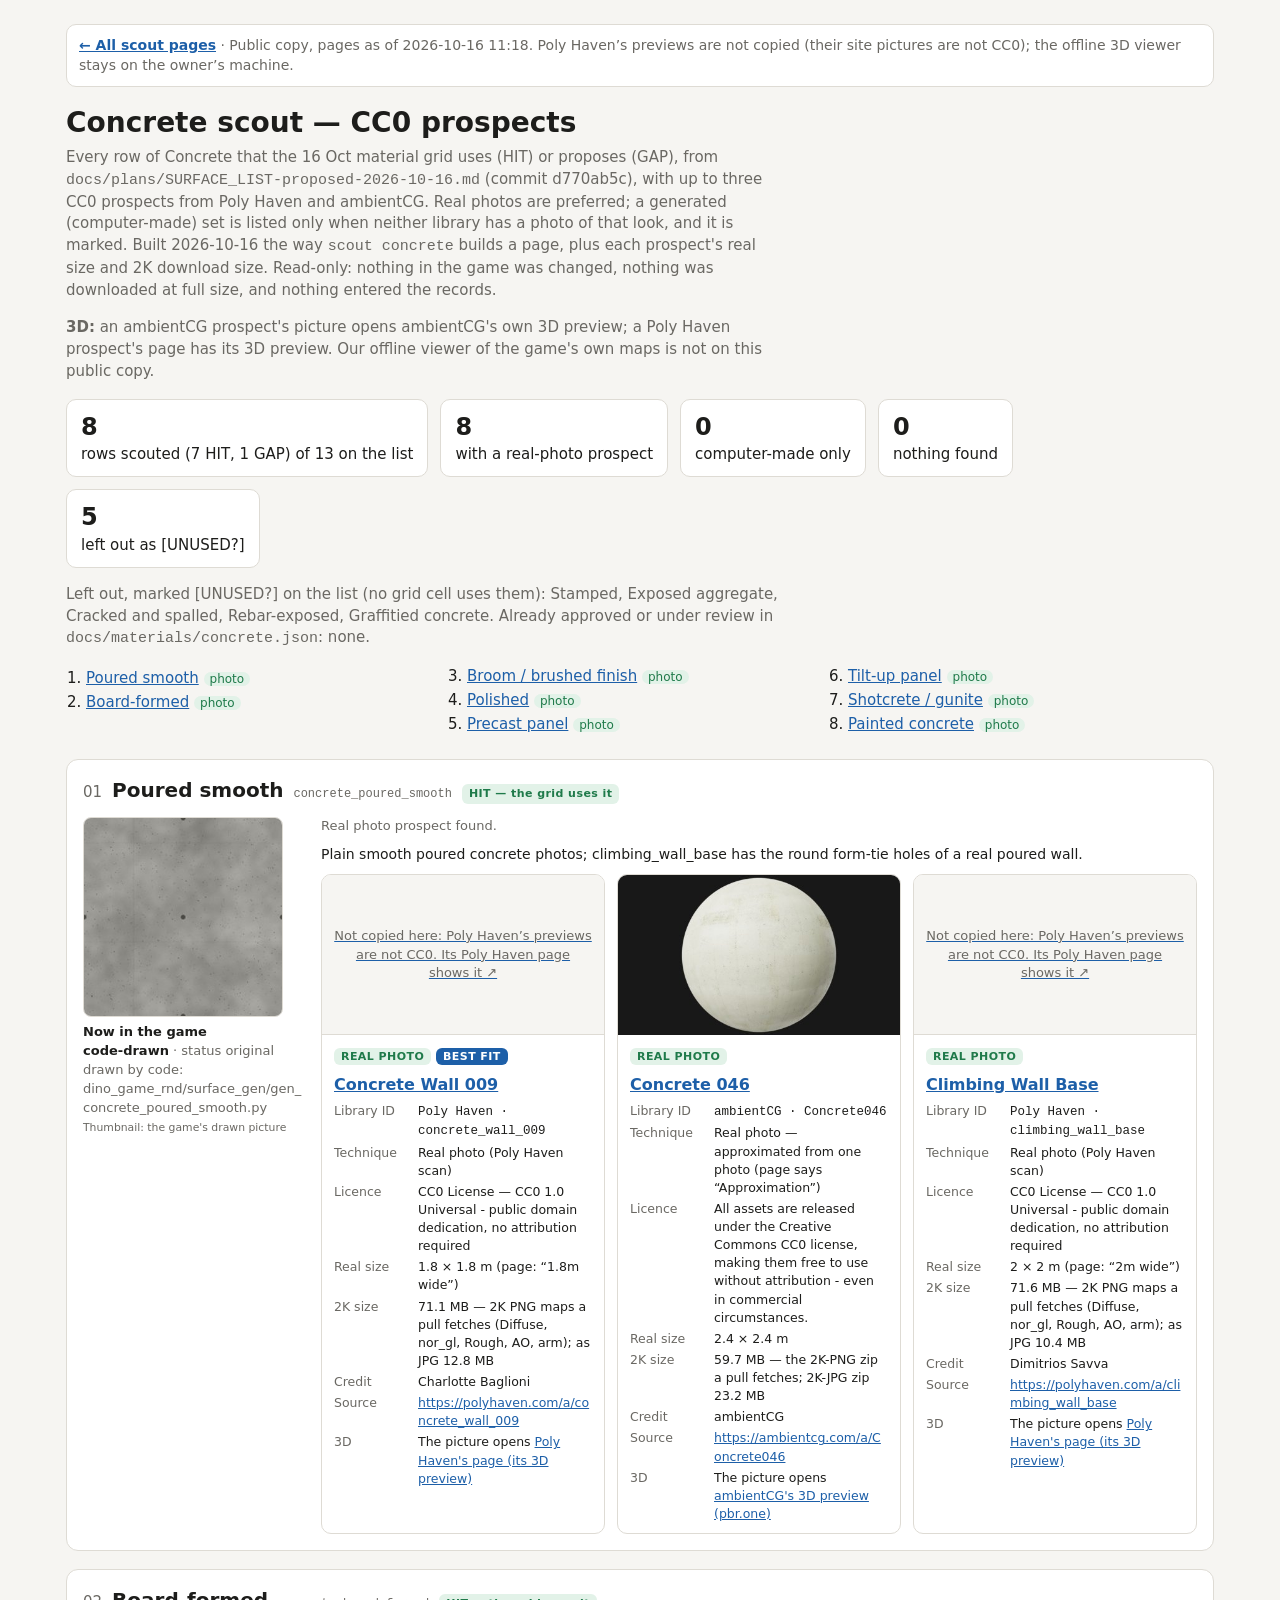
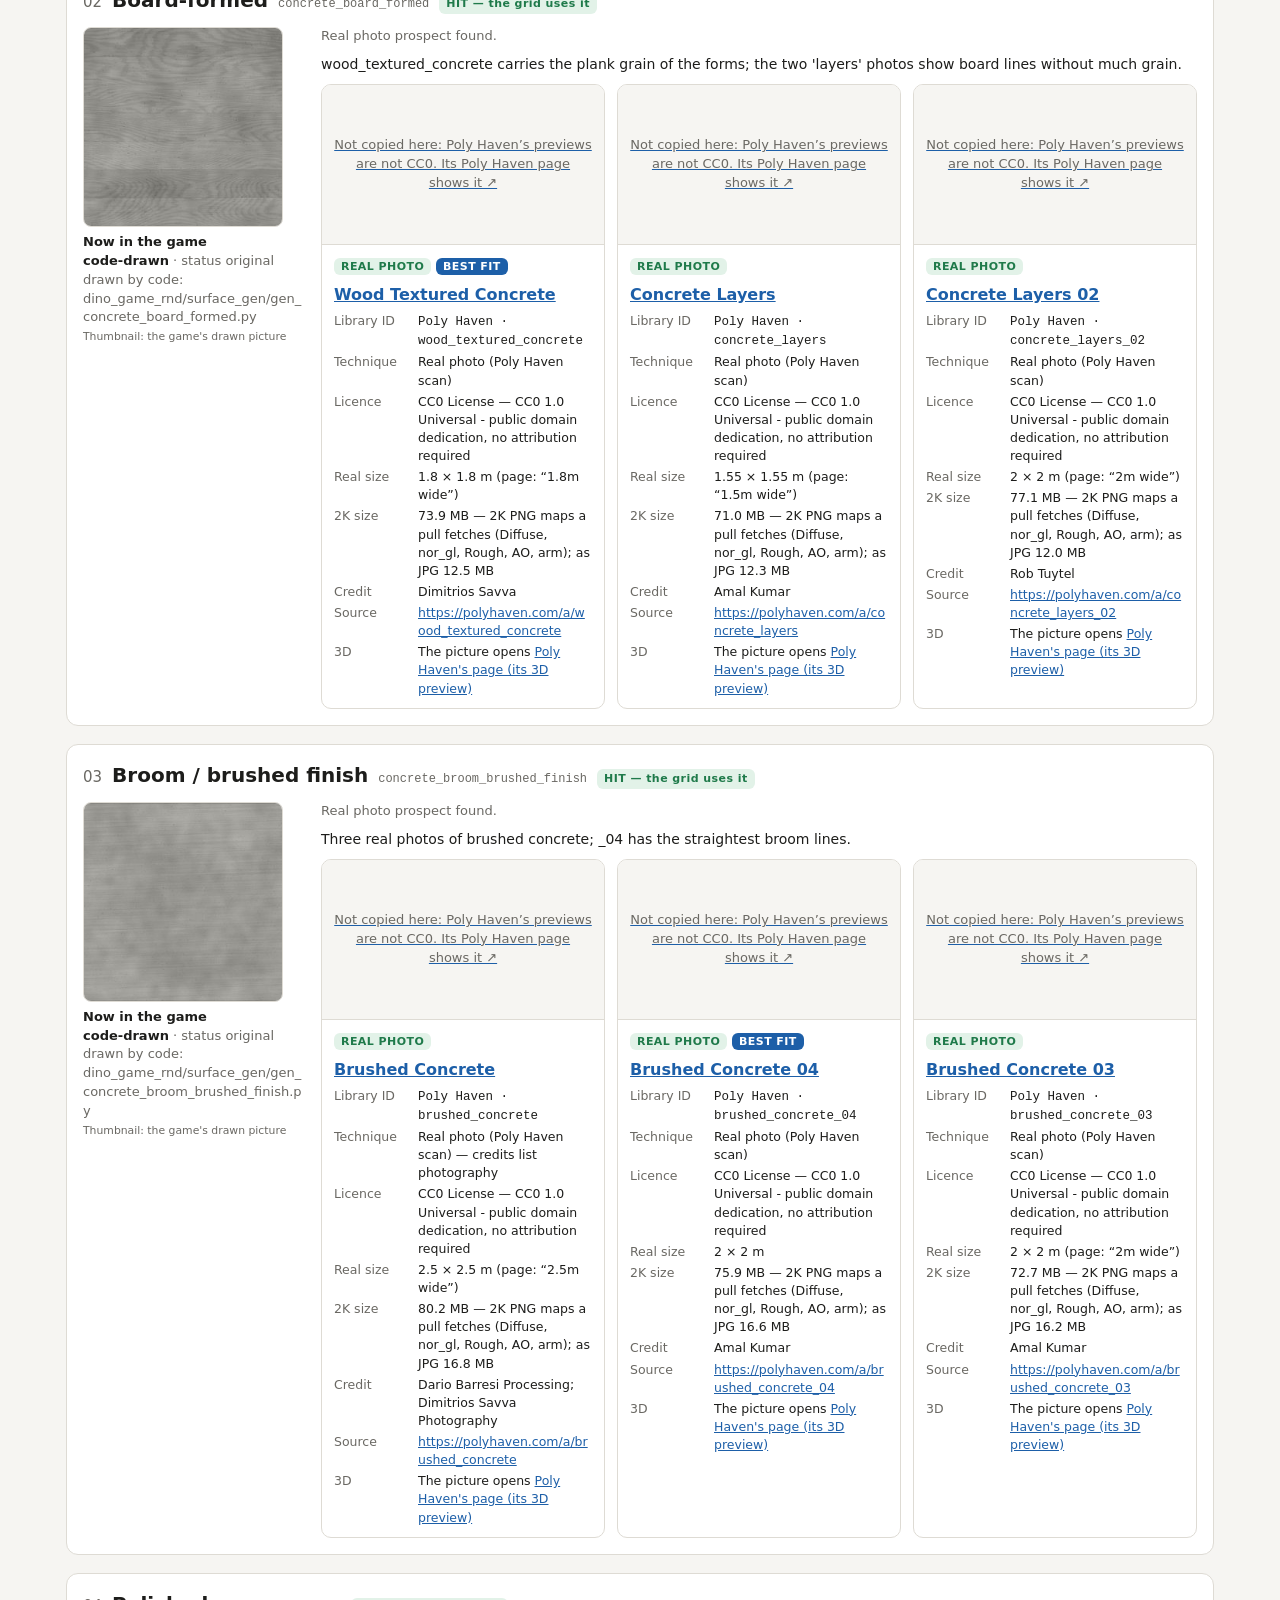
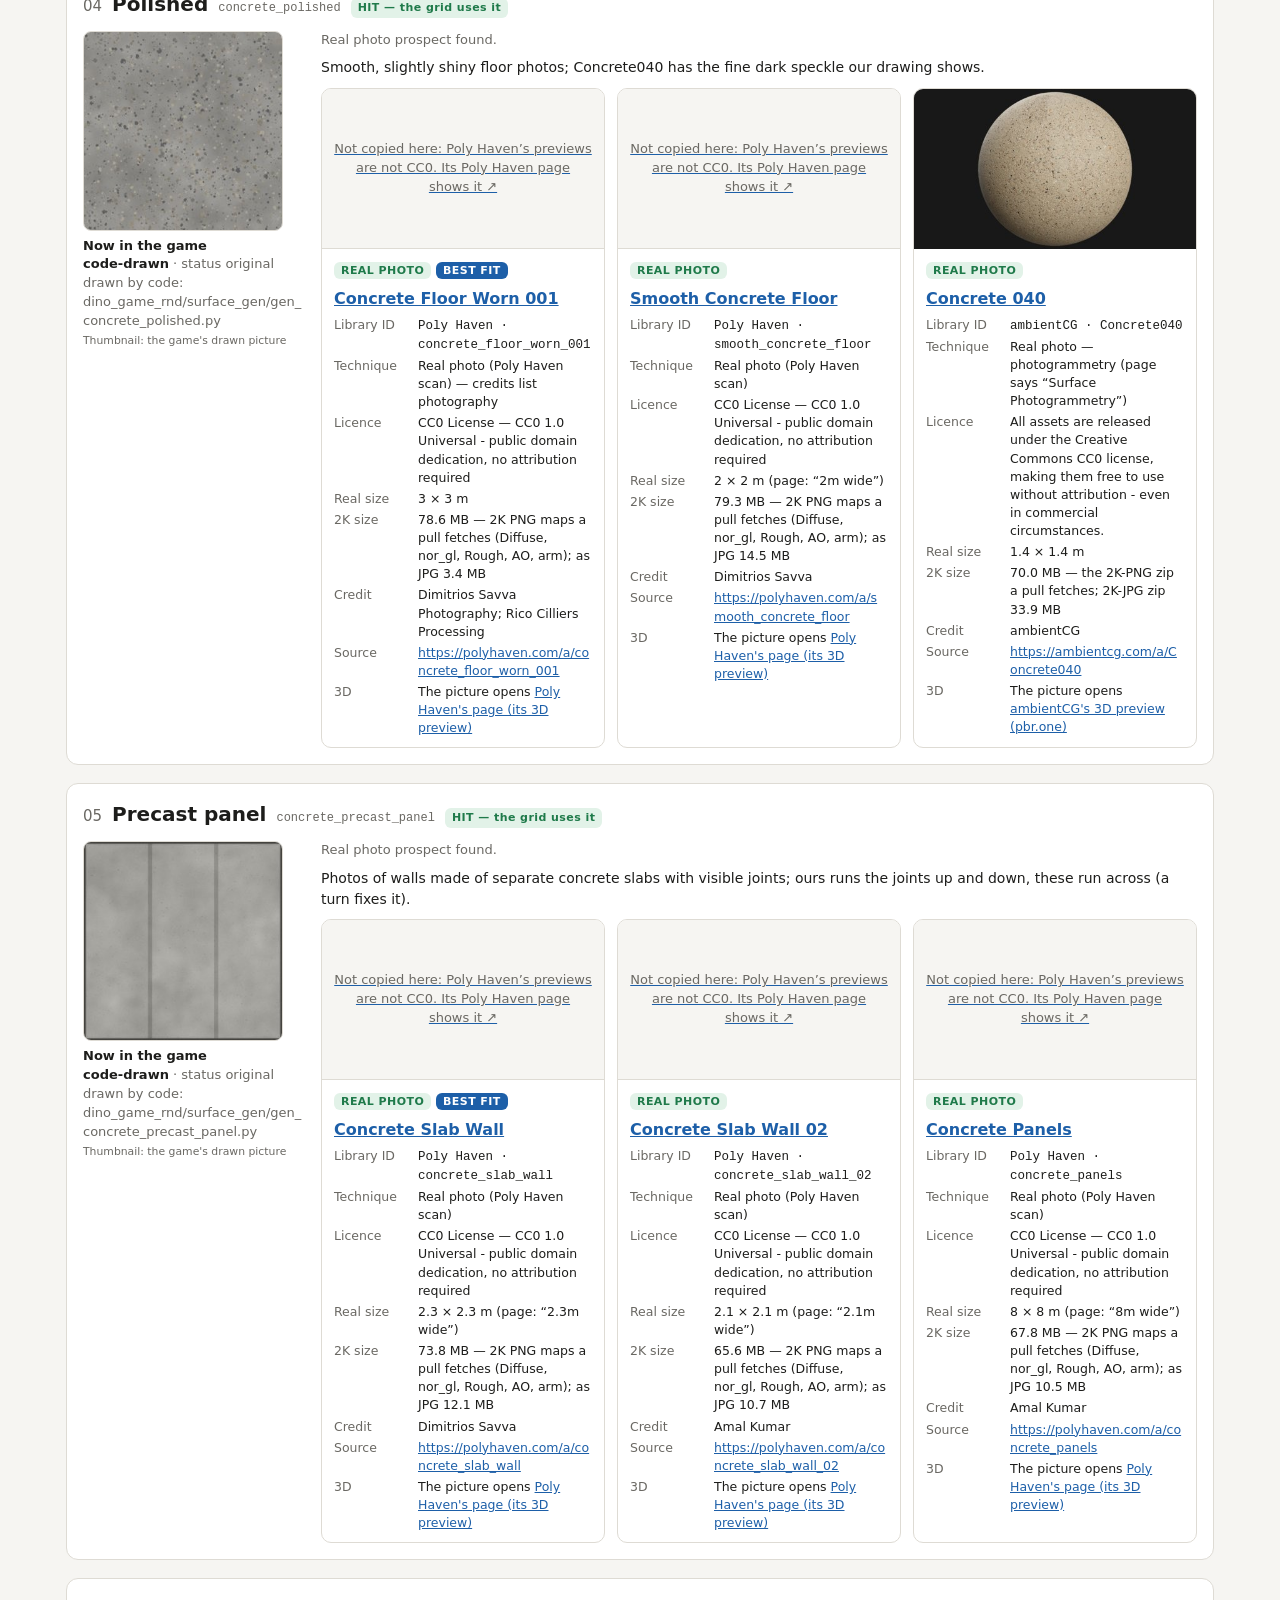
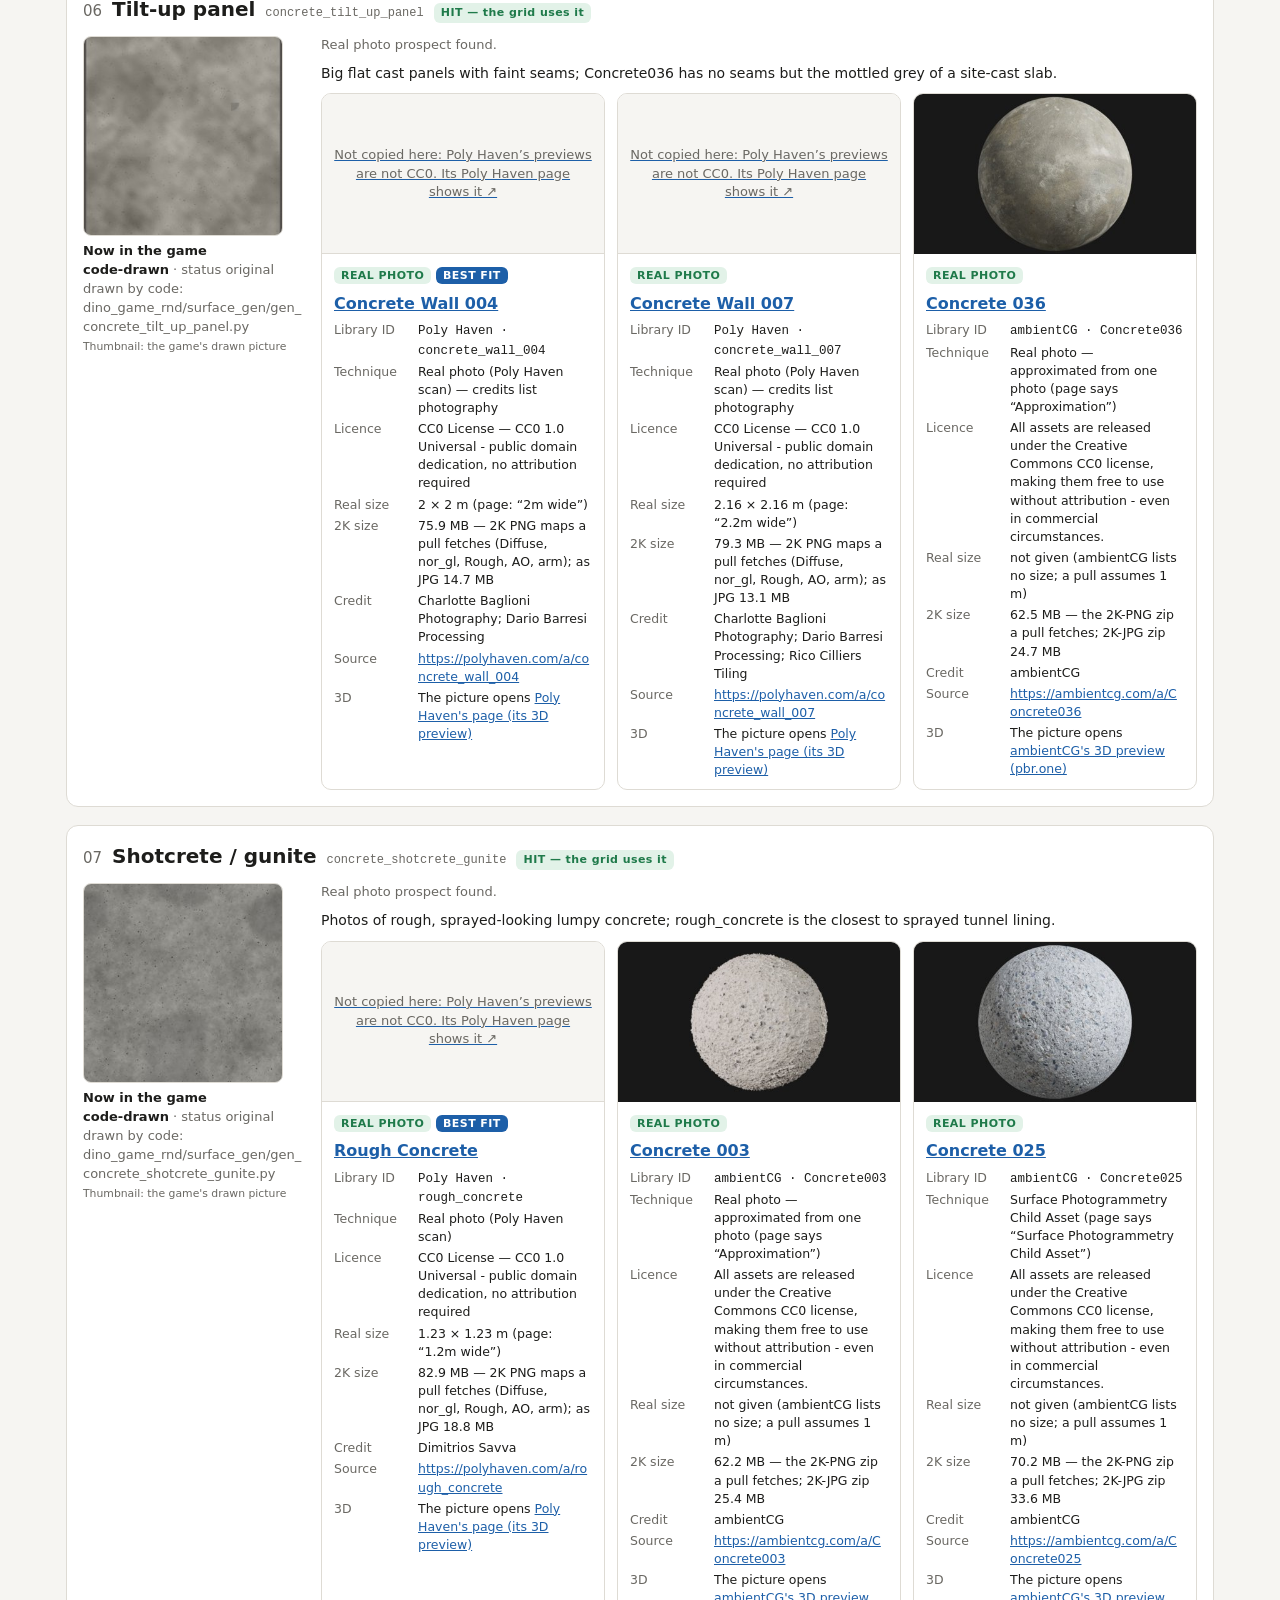
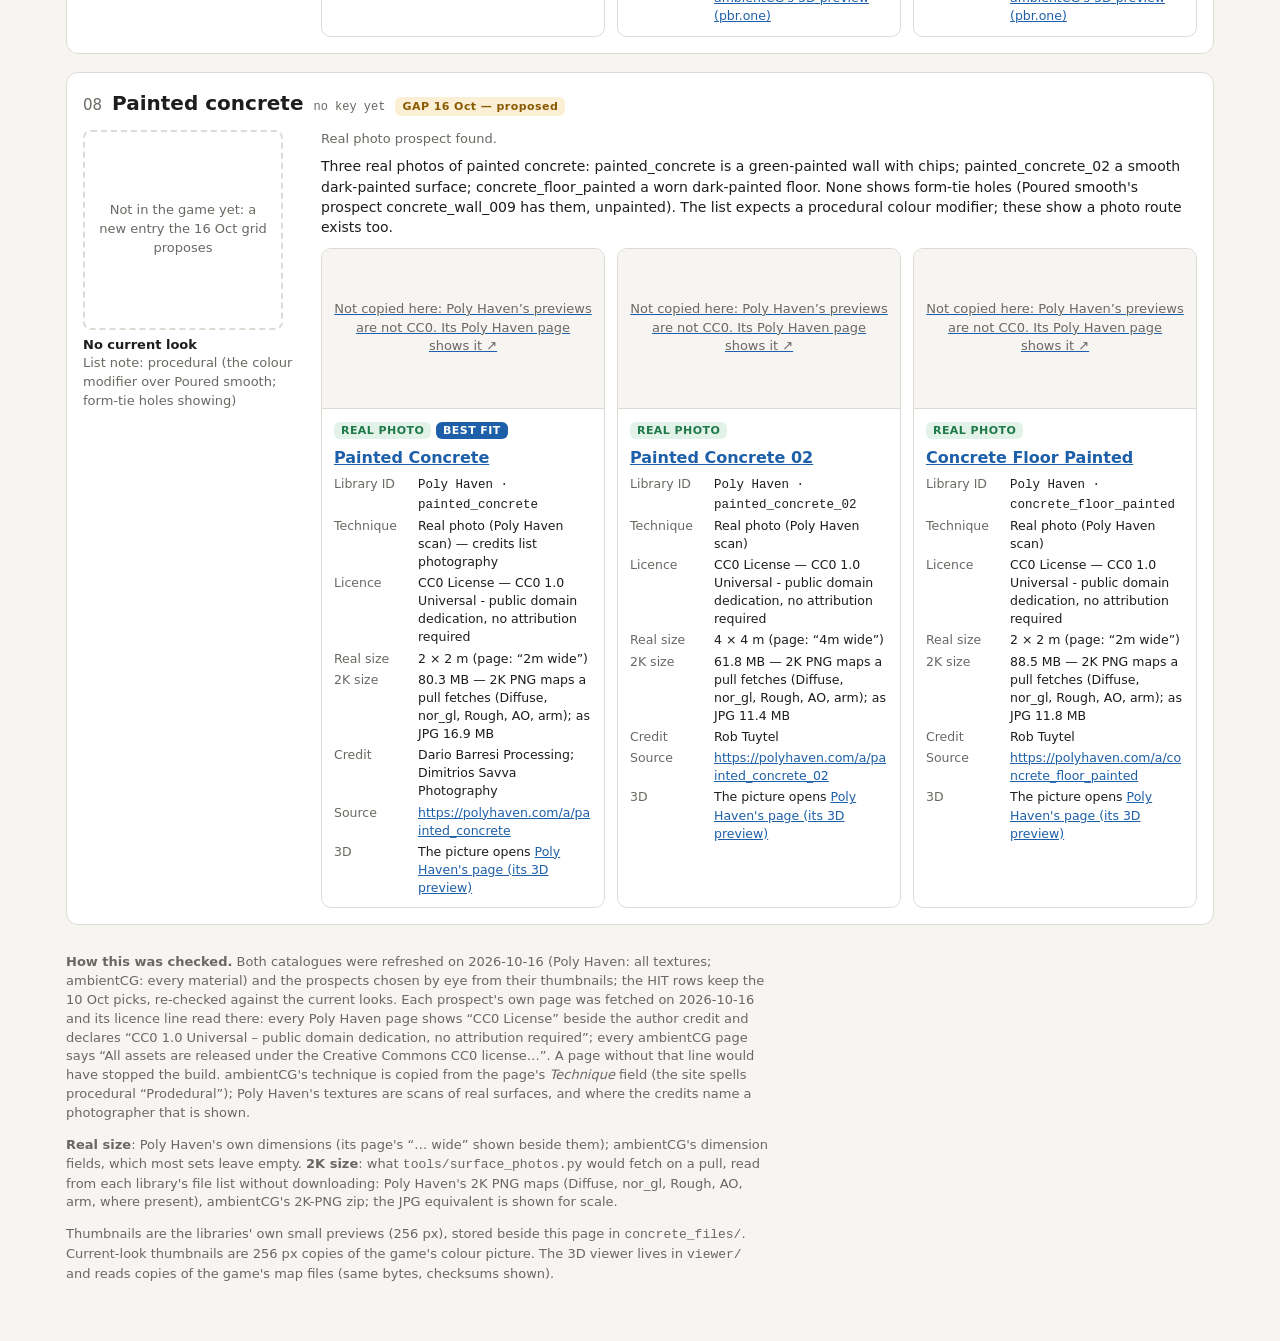
==== commit 4fc938b8: "Scout pages, published 2026-10-16 11:49 (tools/publish_scout.sh)" ====
--- a/concrete.html
+++ b/concrete.html
@@ -30,7 +30,7 @@
 .pub-bar a{font-weight:600}
 .pub-out{display:flex;align-items:center;justify-content:center;text-align:center;height:160px;padding:12px;background:var(--bg);color:var(--mute);font-size:13px;border-bottom:1px solid var(--line)}
 .cur .pub-out{width:200px;height:200px;border:1px dashed var(--mute);border-radius:8px}
-</style></head><body><main><p class="pub-bar"><a href="./">← All scout pages</a> · Public copy, published 2026-10-16 11:48. Poly Haven’s previews are not copied (their site pictures are not CC0); the offline 3D viewer stays on the owner’s machine.</p>
+</style></head><body><main><p class="pub-bar"><a href="./">← All scout pages</a> · Public copy, pages as of 2026-10-16 11:18. Poly Haven’s previews are not copied (their site pictures are not CC0); the offline 3D viewer stays on the owner’s machine.</p>
 <h1>Concrete scout — CC0 prospects</h1>
 <p class="lede">Every row of Concrete that the 16 Oct material grid uses (HIT) or proposes (GAP), from <code>docs/plans/SURFACE_LIST-proposed-2026-10-16.md</code> (commit d770ab5c), with up to three CC0 prospects from Poly Haven and ambientCG. Real photos are preferred; a generated (computer-made) set is listed only when neither library has a photo of that look, and it is marked. Built 2026-10-16 the way <code>scout concrete</code> builds a page, plus each prospect's real size and 2K download size. Read-only: nothing in the game was changed, nothing was downloaded at full size, and nothing entered the records.</p>
 <p class="lede"><b>3D:</b> an ambientCG prospect's picture opens ambientCG's own 3D preview; a Poly Haven prospect's page has its 3D preview. Our offline viewer of the game's own maps is not on this public copy.</p>
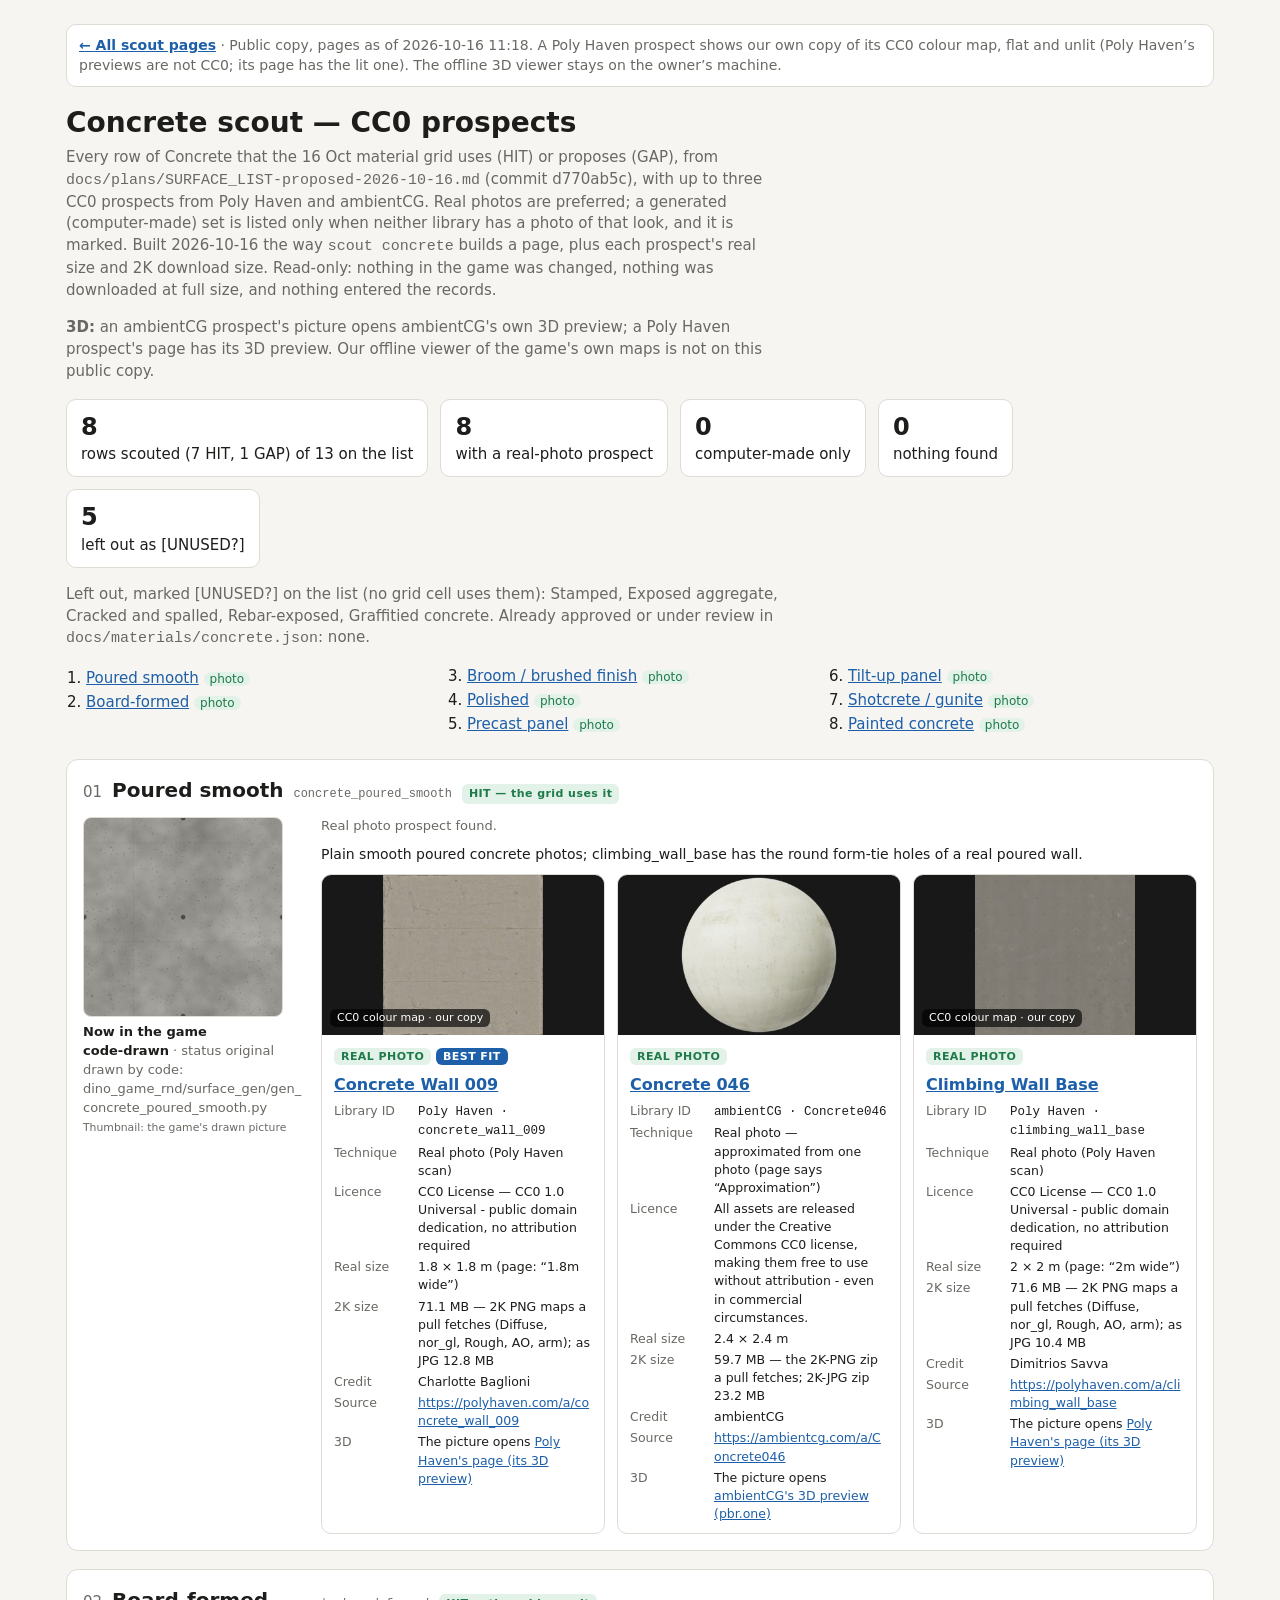
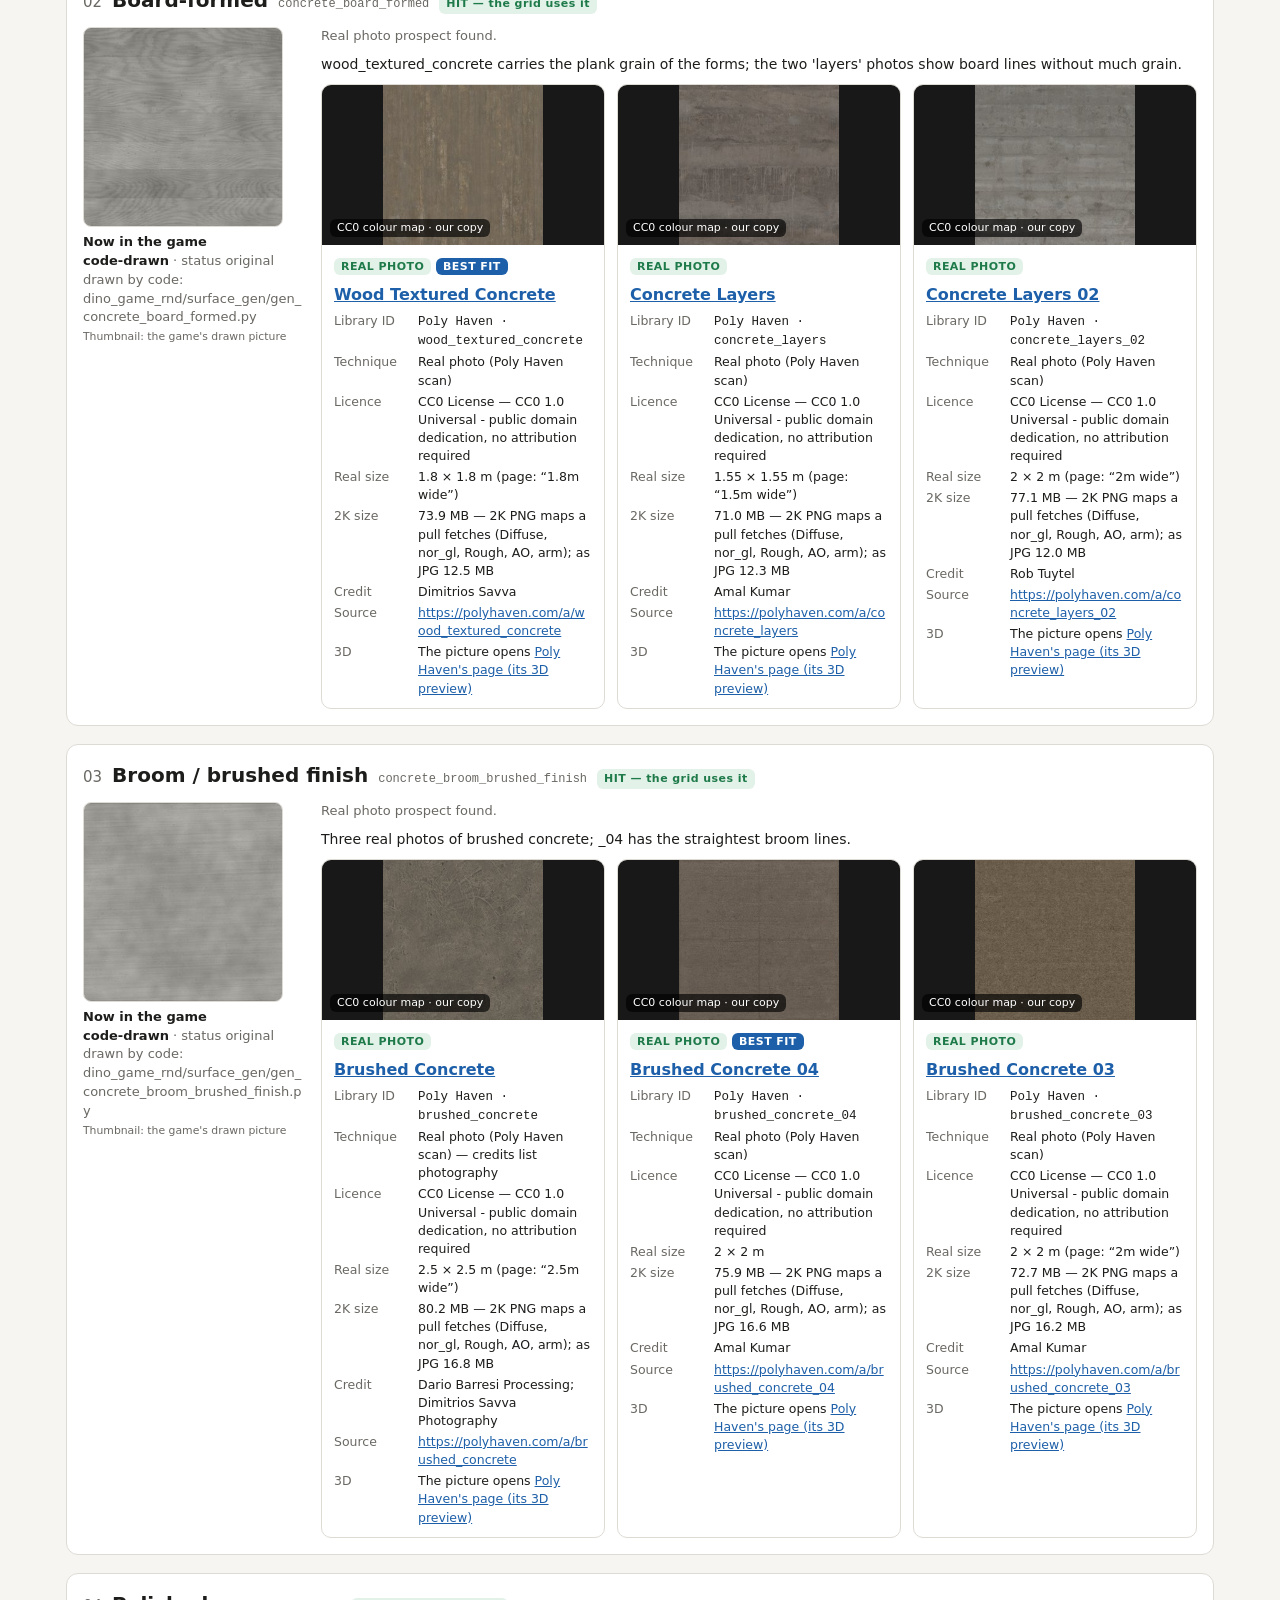
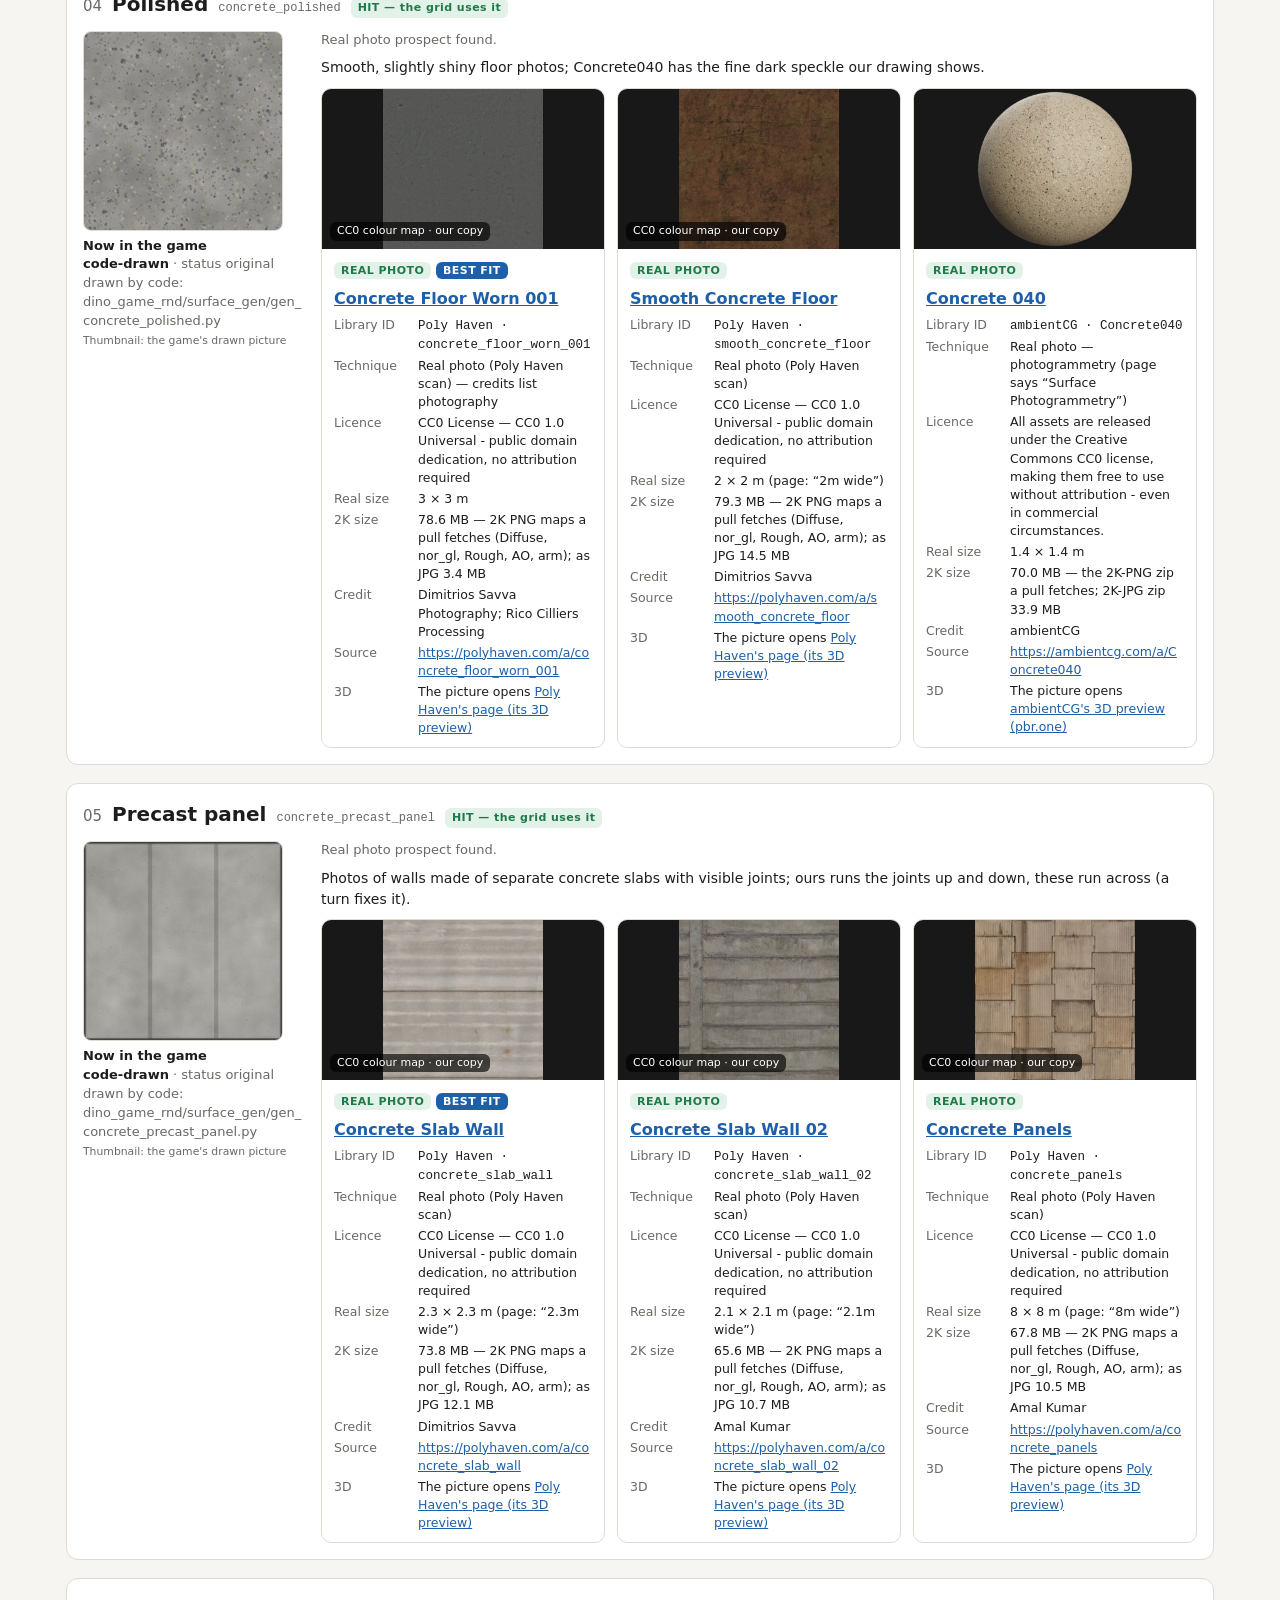
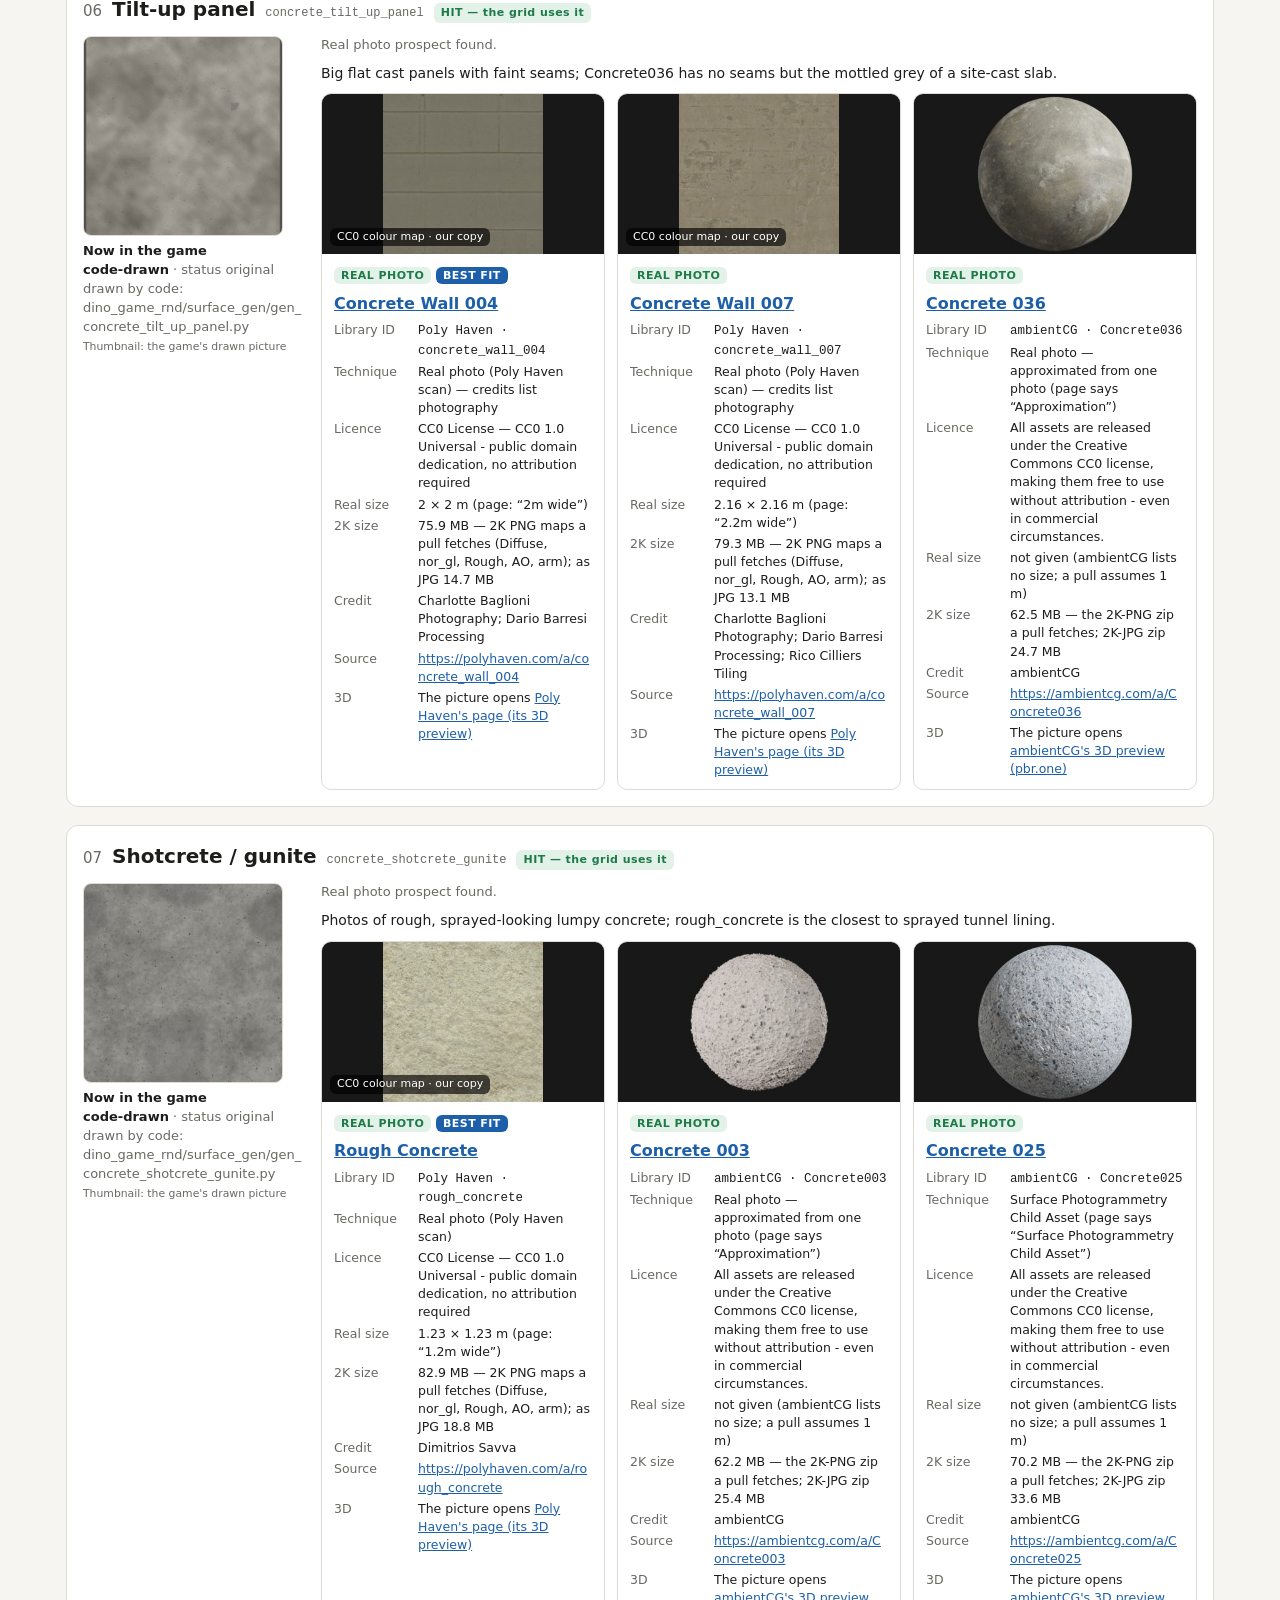
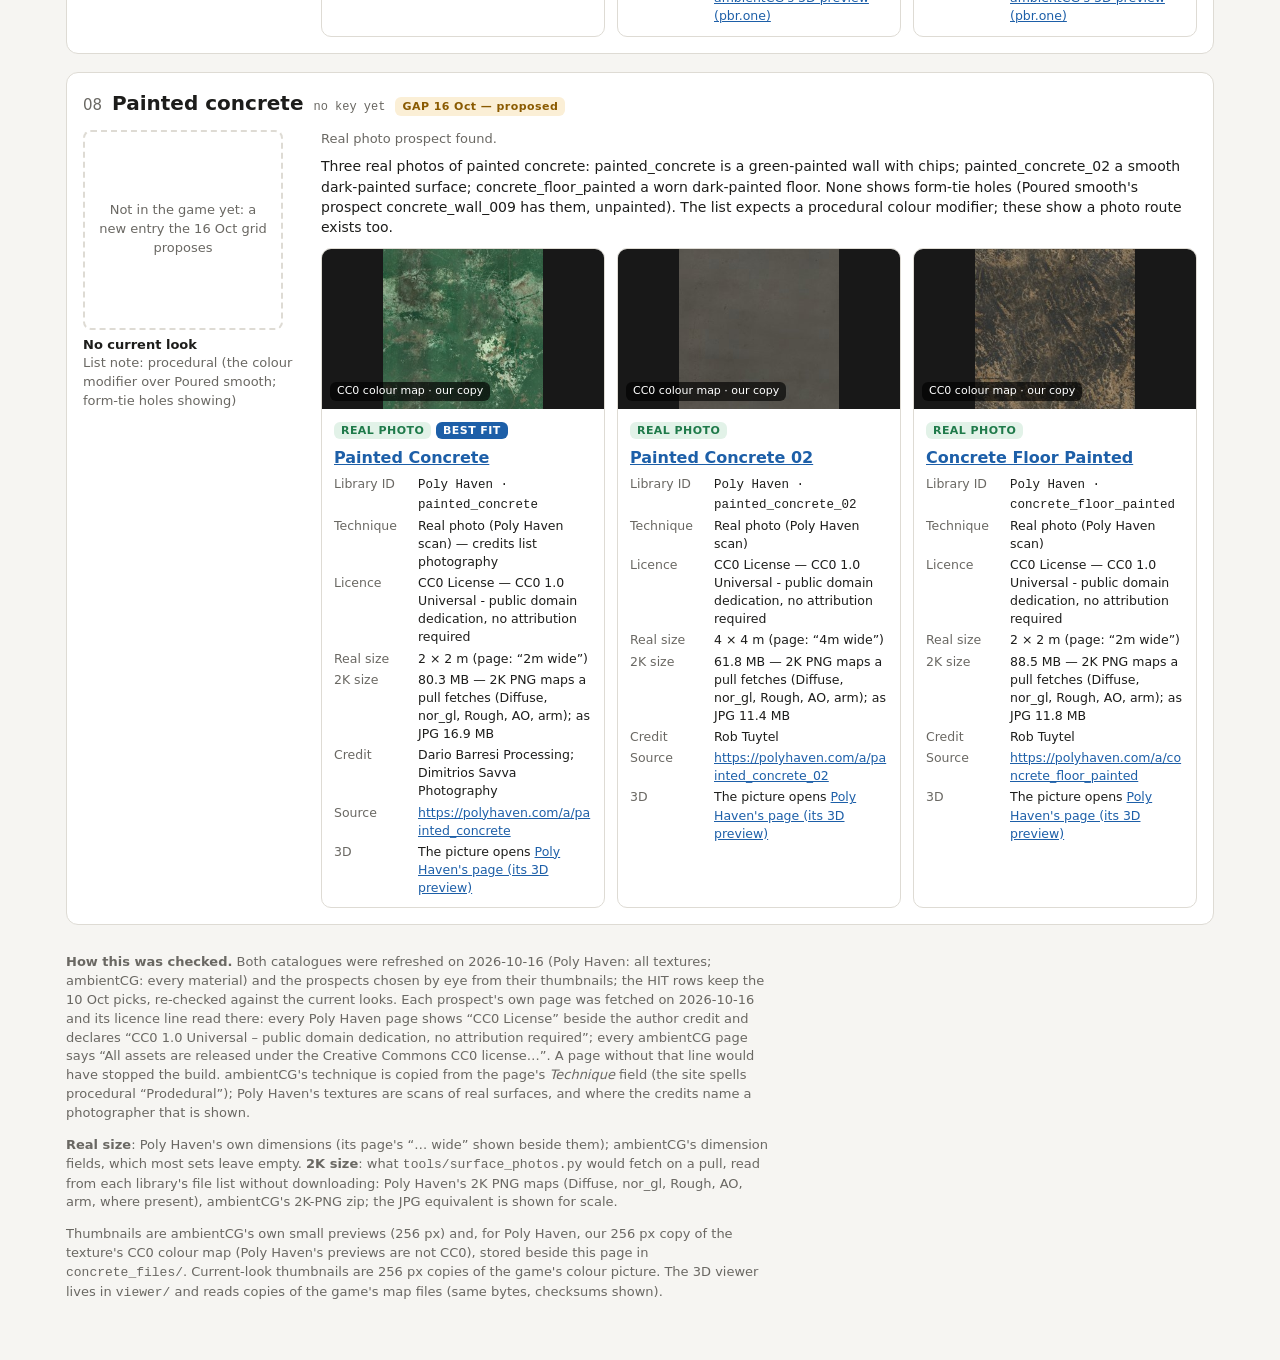
==== commit 56b9fe90: "Scout pages, published 2026-10-16 12:06 (tools/publish_scout.sh)" ====
--- a/concrete.html
+++ b/concrete.html
@@ -30,7 +30,8 @@
 .pub-bar a{font-weight:600}
 .pub-out{display:flex;align-items:center;justify-content:center;text-align:center;height:160px;padding:12px;background:var(--bg);color:var(--mute);font-size:13px;border-bottom:1px solid var(--line)}
 .cur .pub-out{width:200px;height:200px;border:1px dashed var(--mute);border-radius:8px}
-</style></head><body><main><p class="pub-bar"><a href="./">← All scout pages</a> · Public copy, pages as of 2026-10-16 11:18. Poly Haven’s previews are not copied (their site pictures are not CC0); the offline 3D viewer stays on the owner’s machine.</p>
+.phmap{position:relative;display:block}.phmap small{position:absolute;left:8px;bottom:8px;font-size:11px;line-height:1.3;padding:2px 7px;border-radius:6px;background:rgba(0,0,0,.65);color:#fff}
+</style></head><body><main><p class="pub-bar"><a href="./">← All scout pages</a> · Public copy, pages as of 2026-10-16 11:18. A Poly Haven prospect shows our own copy of its CC0 colour map, flat and unlit (Poly Haven’s previews are not CC0; its page has the lit one). The offline 3D viewer stays on the owner’s machine.</p>
 <h1>Concrete scout — CC0 prospects</h1>
 <p class="lede">Every row of Concrete that the 16 Oct material grid uses (HIT) or proposes (GAP), from <code>docs/plans/SURFACE_LIST-proposed-2026-10-16.md</code> (commit d770ab5c), with up to three CC0 prospects from Poly Haven and ambientCG. Real photos are preferred; a generated (computer-made) set is listed only when neither library has a photo of that look, and it is marked. Built 2026-10-16 the way <code>scout concrete</code> builds a page, plus each prospect's real size and 2K download size. Read-only: nothing in the game was changed, nothing was downloaded at full size, and nothing entered the records.</p>
 <p class="lede"><b>3D:</b> an ambientCG prospect's picture opens ambientCG's own 3D preview; a Poly Haven prospect's page has its 3D preview. Our offline viewer of the game's own maps is not on this public copy.</p>
@@ -41,7 +42,7 @@
 <header class="rh"><span class="num">01</span><h2>Poured smooth</h2><code class="key">concrete_poured_smooth</code> <span class="mark">HIT — the grid uses it</span></header>
 <div class="row"><figure class="cur"><img src="concrete_files/current_concrete_poured_smooth.jpg" alt="current look of Poured smooth" width="200" height="200"><figcaption><b>Now in the game</b><br><span class="g">code-drawn</span> · status original<br>drawn by code: dino_game_rnd/surface_gen/gen_concrete_poured_smooth.py<br><small>Thumbnail: the game&#x27;s drawn picture</small></figcaption></figure>
 <div class="ps"><p class="verdict">Real photo prospect found.</p><p class="note">Plain smooth poured concrete photos; climbing_wall_base has the round form-tie holes of a real poured wall.</p><div class="pgrid"><article class="p">
-<a href="https://polyhaven.com/a/concrete_wall_009" target="_blank" rel="noopener" title="Open in 3D: Poly Haven&#x27;s page (its 3D preview)"><span class="pub-out">Not copied here: Poly Haven’s previews are not CC0. Its Poly Haven page shows it ↗</span></a>
+<a href="https://polyhaven.com/a/concrete_wall_009" target="_blank" rel="noopener" title="Open in 3D: Poly Haven&#x27;s page (its 3D preview)"><span class="phmap"><img src="concrete_files/phmap_concrete_wall_009.jpg" alt="Concrete Wall 009" width="160" height="160"><small>CC0 colour map · our copy</small></span></a>
 <div class="pb"><span class="tag photo">REAL PHOTO</span> <span class="tag best">BEST FIT</span>
 <h4><a href="https://polyhaven.com/a/concrete_wall_009" target="_blank" rel="noopener">Concrete Wall 009</a></h4>
 <dl><dt>Library ID</dt><dd><code>Poly Haven · concrete_wall_009</code></dd>
@@ -63,7 +64,7 @@
 <dt>Credit</dt><dd>ambientCG</dd>
 <dt>Source</dt><dd><a href="https://ambientcg.com/a/Concrete046" target="_blank" rel="noopener">https://ambientcg.com/a/Concrete046</a></dd>
 <dt>3D</dt><dd>The picture opens <a href="https://releases.pbr.one/main/material-shading.html#normal_type=directx&amp;color_url=https://f003.backblazeb2.com/file/ambientCG-Web/media/surface-preview/Concrete046/Concrete046_SQ_Color.jpg?11726&amp;displacement_url=https://f003.backblazeb2.com/file/ambientCG-Web/media/surface-preview/Concrete046/Concrete046_SQ_Displacement.jpg?75170&amp;normal_url=https://f003.backblazeb2.com/file/ambientCG-Web/media/surface-preview/Concrete046/Concrete046_SQ_NormalDX.jpg?57213&amp;roughness_url=https://f003.backblazeb2.com/file/ambientCG-Web/media/surface-preview/Concrete046/Concrete046_SQ_Roughness.jpg?81929" target="_blank" rel="noopener">ambientCG&#x27;s 3D preview (pbr.one)</a></dd></dl></div></article><article class="p">
-<a href="https://polyhaven.com/a/climbing_wall_base" target="_blank" rel="noopener" title="Open in 3D: Poly Haven&#x27;s page (its 3D preview)"><span class="pub-out">Not copied here: Poly Haven’s previews are not CC0. Its Poly Haven page shows it ↗</span></a>
+<a href="https://polyhaven.com/a/climbing_wall_base" target="_blank" rel="noopener" title="Open in 3D: Poly Haven&#x27;s page (its 3D preview)"><span class="phmap"><img src="concrete_files/phmap_climbing_wall_base.jpg" alt="Climbing Wall Base" width="160" height="160"><small>CC0 colour map · our copy</small></span></a>
 <div class="pb"><span class="tag photo">REAL PHOTO</span>
 <h4><a href="https://polyhaven.com/a/climbing_wall_base" target="_blank" rel="noopener">Climbing Wall Base</a></h4>
 <dl><dt>Library ID</dt><dd><code>Poly Haven · climbing_wall_base</code></dd>
@@ -77,7 +78,7 @@
 <header class="rh"><span class="num">02</span><h2>Board-formed</h2><code class="key">concrete_board_formed</code> <span class="mark">HIT — the grid uses it</span></header>
 <div class="row"><figure class="cur"><img src="concrete_files/current_concrete_board_formed.jpg" alt="current look of Board-formed" width="200" height="200"><figcaption><b>Now in the game</b><br><span class="g">code-drawn</span> · status original<br>drawn by code: dino_game_rnd/surface_gen/gen_concrete_board_formed.py<br><small>Thumbnail: the game&#x27;s drawn picture</small></figcaption></figure>
 <div class="ps"><p class="verdict">Real photo prospect found.</p><p class="note">wood_textured_concrete carries the plank grain of the forms; the two &#x27;layers&#x27; photos show board lines without much grain.</p><div class="pgrid"><article class="p">
-<a href="https://polyhaven.com/a/wood_textured_concrete" target="_blank" rel="noopener" title="Open in 3D: Poly Haven&#x27;s page (its 3D preview)"><span class="pub-out">Not copied here: Poly Haven’s previews are not CC0. Its Poly Haven page shows it ↗</span></a>
+<a href="https://polyhaven.com/a/wood_textured_concrete" target="_blank" rel="noopener" title="Open in 3D: Poly Haven&#x27;s page (its 3D preview)"><span class="phmap"><img src="concrete_files/phmap_wood_textured_concrete.jpg" alt="Wood Textured Concrete" width="160" height="160"><small>CC0 colour map · our copy</small></span></a>
 <div class="pb"><span class="tag photo">REAL PHOTO</span> <span class="tag best">BEST FIT</span>
 <h4><a href="https://polyhaven.com/a/wood_textured_concrete" target="_blank" rel="noopener">Wood Textured Concrete</a></h4>
 <dl><dt>Library ID</dt><dd><code>Poly Haven · wood_textured_concrete</code></dd>
@@ -88,7 +89,7 @@
 <dt>Credit</dt><dd>Dimitrios Savva</dd>
 <dt>Source</dt><dd><a href="https://polyhaven.com/a/wood_textured_concrete" target="_blank" rel="noopener">https://polyhaven.com/a/wood_textured_concrete</a></dd>
 <dt>3D</dt><dd>The picture opens <a href="https://polyhaven.com/a/wood_textured_concrete" target="_blank" rel="noopener">Poly Haven&#x27;s page (its 3D preview)</a></dd></dl></div></article><article class="p">
-<a href="https://polyhaven.com/a/concrete_layers" target="_blank" rel="noopener" title="Open in 3D: Poly Haven&#x27;s page (its 3D preview)"><span class="pub-out">Not copied here: Poly Haven’s previews are not CC0. Its Poly Haven page shows it ↗</span></a>
+<a href="https://polyhaven.com/a/concrete_layers" target="_blank" rel="noopener" title="Open in 3D: Poly Haven&#x27;s page (its 3D preview)"><span class="phmap"><img src="concrete_files/phmap_concrete_layers.jpg" alt="Concrete Layers" width="160" height="160"><small>CC0 colour map · our copy</small></span></a>
 <div class="pb"><span class="tag photo">REAL PHOTO</span>
 <h4><a href="https://polyhaven.com/a/concrete_layers" target="_blank" rel="noopener">Concrete Layers</a></h4>
 <dl><dt>Library ID</dt><dd><code>Poly Haven · concrete_layers</code></dd>
@@ -99,7 +100,7 @@
 <dt>Credit</dt><dd>Amal Kumar</dd>
 <dt>Source</dt><dd><a href="https://polyhaven.com/a/concrete_layers" target="_blank" rel="noopener">https://polyhaven.com/a/concrete_layers</a></dd>
 <dt>3D</dt><dd>The picture opens <a href="https://polyhaven.com/a/concrete_layers" target="_blank" rel="noopener">Poly Haven&#x27;s page (its 3D preview)</a></dd></dl></div></article><article class="p">
-<a href="https://polyhaven.com/a/concrete_layers_02" target="_blank" rel="noopener" title="Open in 3D: Poly Haven&#x27;s page (its 3D preview)"><span class="pub-out">Not copied here: Poly Haven’s previews are not CC0. Its Poly Haven page shows it ↗</span></a>
+<a href="https://polyhaven.com/a/concrete_layers_02" target="_blank" rel="noopener" title="Open in 3D: Poly Haven&#x27;s page (its 3D preview)"><span class="phmap"><img src="concrete_files/phmap_concrete_layers_02.jpg" alt="Concrete Layers 02" width="160" height="160"><small>CC0 colour map · our copy</small></span></a>
 <div class="pb"><span class="tag photo">REAL PHOTO</span>
 <h4><a href="https://polyhaven.com/a/concrete_layers_02" target="_blank" rel="noopener">Concrete Layers 02</a></h4>
 <dl><dt>Library ID</dt><dd><code>Poly Haven · concrete_layers_02</code></dd>
@@ -113,7 +114,7 @@
 <header class="rh"><span class="num">03</span><h2>Broom / brushed finish</h2><code class="key">concrete_broom_brushed_finish</code> <span class="mark">HIT — the grid uses it</span></header>
 <div class="row"><figure class="cur"><img src="concrete_files/current_concrete_broom_brushed_finish.jpg" alt="current look of Broom / brushed finish" width="200" height="200"><figcaption><b>Now in the game</b><br><span class="g">code-drawn</span> · status original<br>drawn by code: dino_game_rnd/surface_gen/gen_concrete_broom_brushed_finish.py<br><small>Thumbnail: the game&#x27;s drawn picture</small></figcaption></figure>
 <div class="ps"><p class="verdict">Real photo prospect found.</p><p class="note">Three real photos of brushed concrete; _04 has the straightest broom lines.</p><div class="pgrid"><article class="p">
-<a href="https://polyhaven.com/a/brushed_concrete" target="_blank" rel="noopener" title="Open in 3D: Poly Haven&#x27;s page (its 3D preview)"><span class="pub-out">Not copied here: Poly Haven’s previews are not CC0. Its Poly Haven page shows it ↗</span></a>
+<a href="https://polyhaven.com/a/brushed_concrete" target="_blank" rel="noopener" title="Open in 3D: Poly Haven&#x27;s page (its 3D preview)"><span class="phmap"><img src="concrete_files/phmap_brushed_concrete.jpg" alt="Brushed Concrete " width="160" height="160"><small>CC0 colour map · our copy</small></span></a>
 <div class="pb"><span class="tag photo">REAL PHOTO</span>
 <h4><a href="https://polyhaven.com/a/brushed_concrete" target="_blank" rel="noopener">Brushed Concrete </a></h4>
 <dl><dt>Library ID</dt><dd><code>Poly Haven · brushed_concrete</code></dd>
@@ -124,7 +125,7 @@
 <dt>Credit</dt><dd>Dario Barresi Processing; Dimitrios Savva Photography</dd>
 <dt>Source</dt><dd><a href="https://polyhaven.com/a/brushed_concrete" target="_blank" rel="noopener">https://polyhaven.com/a/brushed_concrete</a></dd>
 <dt>3D</dt><dd>The picture opens <a href="https://polyhaven.com/a/brushed_concrete" target="_blank" rel="noopener">Poly Haven&#x27;s page (its 3D preview)</a></dd></dl></div></article><article class="p">
-<a href="https://polyhaven.com/a/brushed_concrete_04" target="_blank" rel="noopener" title="Open in 3D: Poly Haven&#x27;s page (its 3D preview)"><span class="pub-out">Not copied here: Poly Haven’s previews are not CC0. Its Poly Haven page shows it ↗</span></a>
+<a href="https://polyhaven.com/a/brushed_concrete_04" target="_blank" rel="noopener" title="Open in 3D: Poly Haven&#x27;s page (its 3D preview)"><span class="phmap"><img src="concrete_files/phmap_brushed_concrete_04.jpg" alt="Brushed Concrete 04" width="160" height="160"><small>CC0 colour map · our copy</small></span></a>
 <div class="pb"><span class="tag photo">REAL PHOTO</span> <span class="tag best">BEST FIT</span>
 <h4><a href="https://polyhaven.com/a/brushed_concrete_04" target="_blank" rel="noopener">Brushed Concrete 04</a></h4>
 <dl><dt>Library ID</dt><dd><code>Poly Haven · brushed_concrete_04</code></dd>
@@ -135,7 +136,7 @@
 <dt>Credit</dt><dd>Amal Kumar</dd>
 <dt>Source</dt><dd><a href="https://polyhaven.com/a/brushed_concrete_04" target="_blank" rel="noopener">https://polyhaven.com/a/brushed_concrete_04</a></dd>
 <dt>3D</dt><dd>The picture opens <a href="https://polyhaven.com/a/brushed_concrete_04" target="_blank" rel="noopener">Poly Haven&#x27;s page (its 3D preview)</a></dd></dl></div></article><article class="p">
-<a href="https://polyhaven.com/a/brushed_concrete_03" target="_blank" rel="noopener" title="Open in 3D: Poly Haven&#x27;s page (its 3D preview)"><span class="pub-out">Not copied here: Poly Haven’s previews are not CC0. Its Poly Haven page shows it ↗</span></a>
+<a href="https://polyhaven.com/a/brushed_concrete_03" target="_blank" rel="noopener" title="Open in 3D: Poly Haven&#x27;s page (its 3D preview)"><span class="phmap"><img src="concrete_files/phmap_brushed_concrete_03.jpg" alt="Brushed Concrete 03" width="160" height="160"><small>CC0 colour map · our copy</small></span></a>
 <div class="pb"><span class="tag photo">REAL PHOTO</span>
 <h4><a href="https://polyhaven.com/a/brushed_concrete_03" target="_blank" rel="noopener">Brushed Concrete 03</a></h4>
 <dl><dt>Library ID</dt><dd><code>Poly Haven · brushed_concrete_03</code></dd>
@@ -149,7 +150,7 @@
 <header class="rh"><span class="num">04</span><h2>Polished</h2><code class="key">concrete_polished</code> <span class="mark">HIT — the grid uses it</span></header>
 <div class="row"><figure class="cur"><img src="concrete_files/current_concrete_polished.jpg" alt="current look of Polished" width="200" height="200"><figcaption><b>Now in the game</b><br><span class="g">code-drawn</span> · status original<br>drawn by code: dino_game_rnd/surface_gen/gen_concrete_polished.py<br><small>Thumbnail: the game&#x27;s drawn picture</small></figcaption></figure>
 <div class="ps"><p class="verdict">Real photo prospect found.</p><p class="note">Smooth, slightly shiny floor photos; Concrete040 has the fine dark speckle our drawing shows.</p><div class="pgrid"><article class="p">
-<a href="https://polyhaven.com/a/concrete_floor_worn_001" target="_blank" rel="noopener" title="Open in 3D: Poly Haven&#x27;s page (its 3D preview)"><span class="pub-out">Not copied here: Poly Haven’s previews are not CC0. Its Poly Haven page shows it ↗</span></a>
+<a href="https://polyhaven.com/a/concrete_floor_worn_001" target="_blank" rel="noopener" title="Open in 3D: Poly Haven&#x27;s page (its 3D preview)"><span class="phmap"><img src="concrete_files/phmap_concrete_floor_worn_001.jpg" alt="Concrete Floor Worn 001" width="160" height="160"><small>CC0 colour map · our copy</small></span></a>
 <div class="pb"><span class="tag photo">REAL PHOTO</span> <span class="tag best">BEST FIT</span>
 <h4><a href="https://polyhaven.com/a/concrete_floor_worn_001" target="_blank" rel="noopener">Concrete Floor Worn 001</a></h4>
 <dl><dt>Library ID</dt><dd><code>Poly Haven · concrete_floor_worn_001</code></dd>
@@ -160,7 +161,7 @@
 <dt>Credit</dt><dd>Dimitrios Savva Photography; Rico Cilliers Processing</dd>
 <dt>Source</dt><dd><a href="https://polyhaven.com/a/concrete_floor_worn_001" target="_blank" rel="noopener">https://polyhaven.com/a/concrete_floor_worn_001</a></dd>
 <dt>3D</dt><dd>The picture opens <a href="https://polyhaven.com/a/concrete_floor_worn_001" target="_blank" rel="noopener">Poly Haven&#x27;s page (its 3D preview)</a></dd></dl></div></article><article class="p">
-<a href="https://polyhaven.com/a/smooth_concrete_floor" target="_blank" rel="noopener" title="Open in 3D: Poly Haven&#x27;s page (its 3D preview)"><span class="pub-out">Not copied here: Poly Haven’s previews are not CC0. Its Poly Haven page shows it ↗</span></a>
+<a href="https://polyhaven.com/a/smooth_concrete_floor" target="_blank" rel="noopener" title="Open in 3D: Poly Haven&#x27;s page (its 3D preview)"><span class="phmap"><img src="concrete_files/phmap_smooth_concrete_floor.jpg" alt="Smooth Concrete Floor" width="160" height="160"><small>CC0 colour map · our copy</small></span></a>
 <div class="pb"><span class="tag photo">REAL PHOTO</span>
 <h4><a href="https://polyhaven.com/a/smooth_concrete_floor" target="_blank" rel="noopener">Smooth Concrete Floor</a></h4>
 <dl><dt>Library ID</dt><dd><code>Poly Haven · smooth_concrete_floor</code></dd>
@@ -185,7 +186,7 @@
 <header class="rh"><span class="num">05</span><h2>Precast panel</h2><code class="key">concrete_precast_panel</code> <span class="mark">HIT — the grid uses it</span></header>
 <div class="row"><figure class="cur"><img src="concrete_files/current_concrete_precast_panel.jpg" alt="current look of Precast panel" width="200" height="200"><figcaption><b>Now in the game</b><br><span class="g">code-drawn</span> · status original<br>drawn by code: dino_game_rnd/surface_gen/gen_concrete_precast_panel.py<br><small>Thumbnail: the game&#x27;s drawn picture</small></figcaption></figure>
 <div class="ps"><p class="verdict">Real photo prospect found.</p><p class="note">Photos of walls made of separate concrete slabs with visible joints; ours runs the joints up and down, these run across (a turn fixes it).</p><div class="pgrid"><article class="p">
-<a href="https://polyhaven.com/a/concrete_slab_wall" target="_blank" rel="noopener" title="Open in 3D: Poly Haven&#x27;s page (its 3D preview)"><span class="pub-out">Not copied here: Poly Haven’s previews are not CC0. Its Poly Haven page shows it ↗</span></a>
+<a href="https://polyhaven.com/a/concrete_slab_wall" target="_blank" rel="noopener" title="Open in 3D: Poly Haven&#x27;s page (its 3D preview)"><span class="phmap"><img src="concrete_files/phmap_concrete_slab_wall.jpg" alt="Concrete Slab Wall" width="160" height="160"><small>CC0 colour map · our copy</small></span></a>
 <div class="pb"><span class="tag photo">REAL PHOTO</span> <span class="tag best">BEST FIT</span>
 <h4><a href="https://polyhaven.com/a/concrete_slab_wall" target="_blank" rel="noopener">Concrete Slab Wall</a></h4>
 <dl><dt>Library ID</dt><dd><code>Poly Haven · concrete_slab_wall</code></dd>
@@ -196,7 +197,7 @@
 <dt>Credit</dt><dd>Dimitrios Savva</dd>
 <dt>Source</dt><dd><a href="https://polyhaven.com/a/concrete_slab_wall" target="_blank" rel="noopener">https://polyhaven.com/a/concrete_slab_wall</a></dd>
 <dt>3D</dt><dd>The picture opens <a href="https://polyhaven.com/a/concrete_slab_wall" target="_blank" rel="noopener">Poly Haven&#x27;s page (its 3D preview)</a></dd></dl></div></article><article class="p">
-<a href="https://polyhaven.com/a/concrete_slab_wall_02" target="_blank" rel="noopener" title="Open in 3D: Poly Haven&#x27;s page (its 3D preview)"><span class="pub-out">Not copied here: Poly Haven’s previews are not CC0. Its Poly Haven page shows it ↗</span></a>
+<a href="https://polyhaven.com/a/concrete_slab_wall_02" target="_blank" rel="noopener" title="Open in 3D: Poly Haven&#x27;s page (its 3D preview)"><span class="phmap"><img src="concrete_files/phmap_concrete_slab_wall_02.jpg" alt="Concrete Slab Wall 02" width="160" height="160"><small>CC0 colour map · our copy</small></span></a>
 <div class="pb"><span class="tag photo">REAL PHOTO</span>
 <h4><a href="https://polyhaven.com/a/concrete_slab_wall_02" target="_blank" rel="noopener">Concrete Slab Wall 02</a></h4>
 <dl><dt>Library ID</dt><dd><code>Poly Haven · concrete_slab_wall_02</code></dd>
@@ -207,7 +208,7 @@
 <dt>Credit</dt><dd>Amal Kumar</dd>
 <dt>Source</dt><dd><a href="https://polyhaven.com/a/concrete_slab_wall_02" target="_blank" rel="noopener">https://polyhaven.com/a/concrete_slab_wall_02</a></dd>
 <dt>3D</dt><dd>The picture opens <a href="https://polyhaven.com/a/concrete_slab_wall_02" target="_blank" rel="noopener">Poly Haven&#x27;s page (its 3D preview)</a></dd></dl></div></article><article class="p">
-<a href="https://polyhaven.com/a/concrete_panels" target="_blank" rel="noopener" title="Open in 3D: Poly Haven&#x27;s page (its 3D preview)"><span class="pub-out">Not copied here: Poly Haven’s previews are not CC0. Its Poly Haven page shows it ↗</span></a>
+<a href="https://polyhaven.com/a/concrete_panels" target="_blank" rel="noopener" title="Open in 3D: Poly Haven&#x27;s page (its 3D preview)"><span class="phmap"><img src="concrete_files/phmap_concrete_panels.jpg" alt="Concrete Panels" width="160" height="160"><small>CC0 colour map · our copy</small></span></a>
 <div class="pb"><span class="tag photo">REAL PHOTO</span>
 <h4><a href="https://polyhaven.com/a/concrete_panels" target="_blank" rel="noopener">Concrete Panels</a></h4>
 <dl><dt>Library ID</dt><dd><code>Poly Haven · concrete_panels</code></dd>
@@ -221,7 +222,7 @@
 <header class="rh"><span class="num">06</span><h2>Tilt-up panel</h2><code class="key">concrete_tilt_up_panel</code> <span class="mark">HIT — the grid uses it</span></header>
 <div class="row"><figure class="cur"><img src="concrete_files/current_concrete_tilt_up_panel.jpg" alt="current look of Tilt-up panel" width="200" height="200"><figcaption><b>Now in the game</b><br><span class="g">code-drawn</span> · status original<br>drawn by code: dino_game_rnd/surface_gen/gen_concrete_tilt_up_panel.py<br><small>Thumbnail: the game&#x27;s drawn picture</small></figcaption></figure>
 <div class="ps"><p class="verdict">Real photo prospect found.</p><p class="note">Big flat cast panels with faint seams; Concrete036 has no seams but the mottled grey of a site-cast slab.</p><div class="pgrid"><article class="p">
-<a href="https://polyhaven.com/a/concrete_wall_004" target="_blank" rel="noopener" title="Open in 3D: Poly Haven&#x27;s page (its 3D preview)"><span class="pub-out">Not copied here: Poly Haven’s previews are not CC0. Its Poly Haven page shows it ↗</span></a>
+<a href="https://polyhaven.com/a/concrete_wall_004" target="_blank" rel="noopener" title="Open in 3D: Poly Haven&#x27;s page (its 3D preview)"><span class="phmap"><img src="concrete_files/phmap_concrete_wall_004.jpg" alt="Concrete Wall 004" width="160" height="160"><small>CC0 colour map · our copy</small></span></a>
 <div class="pb"><span class="tag photo">REAL PHOTO</span> <span class="tag best">BEST FIT</span>
 <h4><a href="https://polyhaven.com/a/concrete_wall_004" target="_blank" rel="noopener">Concrete Wall 004</a></h4>
 <dl><dt>Library ID</dt><dd><code>Poly Haven · concrete_wall_004</code></dd>
@@ -232,7 +233,7 @@
 <dt>Credit</dt><dd>Charlotte Baglioni Photography; Dario Barresi Processing</dd>
 <dt>Source</dt><dd><a href="https://polyhaven.com/a/concrete_wall_004" target="_blank" rel="noopener">https://polyhaven.com/a/concrete_wall_004</a></dd>
 <dt>3D</dt><dd>The picture opens <a href="https://polyhaven.com/a/concrete_wall_004" target="_blank" rel="noopener">Poly Haven&#x27;s page (its 3D preview)</a></dd></dl></div></article><article class="p">
-<a href="https://polyhaven.com/a/concrete_wall_007" target="_blank" rel="noopener" title="Open in 3D: Poly Haven&#x27;s page (its 3D preview)"><span class="pub-out">Not copied here: Poly Haven’s previews are not CC0. Its Poly Haven page shows it ↗</span></a>
+<a href="https://polyhaven.com/a/concrete_wall_007" target="_blank" rel="noopener" title="Open in 3D: Poly Haven&#x27;s page (its 3D preview)"><span class="phmap"><img src="concrete_files/phmap_concrete_wall_007.jpg" alt="Concrete Wall 007" width="160" height="160"><small>CC0 colour map · our copy</small></span></a>
 <div class="pb"><span class="tag photo">REAL PHOTO</span>
 <h4><a href="https://polyhaven.com/a/concrete_wall_007" target="_blank" rel="noopener">Concrete Wall 007</a></h4>
 <dl><dt>Library ID</dt><dd><code>Poly Haven · concrete_wall_007</code></dd>
@@ -257,7 +258,7 @@
 <header class="rh"><span class="num">07</span><h2>Shotcrete / gunite</h2><code class="key">concrete_shotcrete_gunite</code> <span class="mark">HIT — the grid uses it</span></header>
 <div class="row"><figure class="cur"><img src="concrete_files/current_concrete_shotcrete_gunite.jpg" alt="current look of Shotcrete / gunite" width="200" height="200"><figcaption><b>Now in the game</b><br><span class="g">code-drawn</span> · status original<br>drawn by code: dino_game_rnd/surface_gen/gen_concrete_shotcrete_gunite.py<br><small>Thumbnail: the game&#x27;s drawn picture</small></figcaption></figure>
 <div class="ps"><p class="verdict">Real photo prospect found.</p><p class="note">Photos of rough, sprayed-looking lumpy concrete; rough_concrete is the closest to sprayed tunnel lining.</p><div class="pgrid"><article class="p">
-<a href="https://polyhaven.com/a/rough_concrete" target="_blank" rel="noopener" title="Open in 3D: Poly Haven&#x27;s page (its 3D preview)"><span class="pub-out">Not copied here: Poly Haven’s previews are not CC0. Its Poly Haven page shows it ↗</span></a>
+<a href="https://polyhaven.com/a/rough_concrete" target="_blank" rel="noopener" title="Open in 3D: Poly Haven&#x27;s page (its 3D preview)"><span class="phmap"><img src="concrete_files/phmap_rough_concrete.jpg" alt="Rough Concrete" width="160" height="160"><small>CC0 colour map · our copy</small></span></a>
 <div class="pb"><span class="tag photo">REAL PHOTO</span> <span class="tag best">BEST FIT</span>
 <h4><a href="https://polyhaven.com/a/rough_concrete" target="_blank" rel="noopener">Rough Concrete</a></h4>
 <dl><dt>Library ID</dt><dd><code>Poly Haven · rough_concrete</code></dd>
@@ -293,7 +294,7 @@
 <header class="rh"><span class="num">08</span><h2>Painted concrete</h2><code class="key">no key yet</code> <span class="mark gap">GAP 16 Oct — proposed</span></header>
 <div class="row"><figure class="cur"><div class="gapfig">Not in the game yet: a new entry the 16 Oct grid proposes</div><figcaption><b>No current look</b><br>List note: procedural (the colour modifier over Poured smooth; form-tie holes showing)</figcaption></figure>
 <div class="ps"><p class="verdict">Real photo prospect found.</p><p class="note">Three real photos of painted concrete: painted_concrete is a green-painted wall with chips; painted_concrete_02 a smooth dark-painted surface; concrete_floor_painted a worn dark-painted floor. None shows form-tie holes (Poured smooth&#x27;s prospect concrete_wall_009 has them, unpainted). The list expects a procedural colour modifier; these show a photo route exists too.</p><div class="pgrid"><article class="p">
-<a href="https://polyhaven.com/a/painted_concrete" target="_blank" rel="noopener" title="Open in 3D: Poly Haven&#x27;s page (its 3D preview)"><span class="pub-out">Not copied here: Poly Haven’s previews are not CC0. Its Poly Haven page shows it ↗</span></a>
+<a href="https://polyhaven.com/a/painted_concrete" target="_blank" rel="noopener" title="Open in 3D: Poly Haven&#x27;s page (its 3D preview)"><span class="phmap"><img src="concrete_files/phmap_painted_concrete.jpg" alt="Painted Concrete" width="160" height="160"><small>CC0 colour map · our copy</small></span></a>
 <div class="pb"><span class="tag photo">REAL PHOTO</span> <span class="tag best">BEST FIT</span>
 <h4><a href="https://polyhaven.com/a/painted_concrete" target="_blank" rel="noopener">Painted Concrete</a></h4>
 <dl><dt>Library ID</dt><dd><code>Poly Haven · painted_concrete</code></dd>
@@ -304,7 +305,7 @@
 <dt>Credit</dt><dd>Dario Barresi Processing; Dimitrios Savva Photography</dd>
 <dt>Source</dt><dd><a href="https://polyhaven.com/a/painted_concrete" target="_blank" rel="noopener">https://polyhaven.com/a/painted_concrete</a></dd>
 <dt>3D</dt><dd>The picture opens <a href="https://polyhaven.com/a/painted_concrete" target="_blank" rel="noopener">Poly Haven&#x27;s page (its 3D preview)</a></dd></dl></div></article><article class="p">
-<a href="https://polyhaven.com/a/painted_concrete_02" target="_blank" rel="noopener" title="Open in 3D: Poly Haven&#x27;s page (its 3D preview)"><span class="pub-out">Not copied here: Poly Haven’s previews are not CC0. Its Poly Haven page shows it ↗</span></a>
+<a href="https://polyhaven.com/a/painted_concrete_02" target="_blank" rel="noopener" title="Open in 3D: Poly Haven&#x27;s page (its 3D preview)"><span class="phmap"><img src="concrete_files/phmap_painted_concrete_02.jpg" alt="Painted Concrete 02" width="160" height="160"><small>CC0 colour map · our copy</small></span></a>
 <div class="pb"><span class="tag photo">REAL PHOTO</span>
 <h4><a href="https://polyhaven.com/a/painted_concrete_02" target="_blank" rel="noopener">Painted Concrete 02</a></h4>
 <dl><dt>Library ID</dt><dd><code>Poly Haven · painted_concrete_02</code></dd>
@@ -315,7 +316,7 @@
 <dt>Credit</dt><dd>Rob Tuytel</dd>
 <dt>Source</dt><dd><a href="https://polyhaven.com/a/painted_concrete_02" target="_blank" rel="noopener">https://polyhaven.com/a/painted_concrete_02</a></dd>
 <dt>3D</dt><dd>The picture opens <a href="https://polyhaven.com/a/painted_concrete_02" target="_blank" rel="noopener">Poly Haven&#x27;s page (its 3D preview)</a></dd></dl></div></article><article class="p">
-<a href="https://polyhaven.com/a/concrete_floor_painted" target="_blank" rel="noopener" title="Open in 3D: Poly Haven&#x27;s page (its 3D preview)"><span class="pub-out">Not copied here: Poly Haven’s previews are not CC0. Its Poly Haven page shows it ↗</span></a>
+<a href="https://polyhaven.com/a/concrete_floor_painted" target="_blank" rel="noopener" title="Open in 3D: Poly Haven&#x27;s page (its 3D preview)"><span class="phmap"><img src="concrete_files/phmap_concrete_floor_painted.jpg" alt="Concrete Floor Painted" width="160" height="160"><small>CC0 colour map · our copy</small></span></a>
 <div class="pb"><span class="tag photo">REAL PHOTO</span>
 <h4><a href="https://polyhaven.com/a/concrete_floor_painted" target="_blank" rel="noopener">Concrete Floor Painted</a></h4>
 <dl><dt>Library ID</dt><dd><code>Poly Haven · concrete_floor_painted</code></dd>
@@ -328,5 +329,5 @@
 <dt>3D</dt><dd>The picture opens <a href="https://polyhaven.com/a/concrete_floor_painted" target="_blank" rel="noopener">Poly Haven&#x27;s page (its 3D preview)</a></dd></dl></div></article></div></div></div></section>
 <footer><p><b>How this was checked.</b> Both catalogues were refreshed on 2026-10-16 (Poly Haven: all textures; ambientCG: every material) and the prospects chosen by eye from their thumbnails; the HIT rows keep the 10 Oct picks, re-checked against the current looks. Each prospect's own page was fetched on 2026-10-16 and its licence line read there: every Poly Haven page shows “CC0 License” beside the author credit and declares “CC0 1.0 Universal – public domain dedication, no attribution required”; every ambientCG page says “All assets are released under the Creative Commons CC0 license…”. A page without that line would have stopped the build. ambientCG's technique is copied from the page's <i>Technique</i> field (the site spells procedural “Prodedural”); Poly Haven's textures are scans of real surfaces, and where the credits name a photographer that is shown.</p>
 <p><b>Real size</b>: Poly Haven's own dimensions (its page's “… wide” shown beside them); ambientCG's dimension fields, which most sets leave empty. <b>2K size</b>: what <code>tools/surface_photos.py</code> would fetch on a pull, read from each library's file list without downloading: Poly Haven's 2K PNG maps (Diffuse, nor_gl, Rough, AO, arm, where present), ambientCG's 2K-PNG zip; the JPG equivalent is shown for scale.</p>
-<p>Thumbnails are the libraries' own small previews (256 px), stored beside this page in <code>concrete_files/</code>. Current-look thumbnails are 256 px copies of the game's colour picture. The 3D viewer lives in <code>viewer/</code> and reads copies of the game's map files (same bytes, checksums shown).</p></footer>
+<p>Thumbnails are ambientCG's own small previews (256 px) and, for Poly Haven, our 256 px copy of the texture's CC0 colour map (Poly Haven's previews are not CC0), stored beside this page in <code>concrete_files/</code>. Current-look thumbnails are 256 px copies of the game's colour picture. The 3D viewer lives in <code>viewer/</code> and reads copies of the game's map files (same bytes, checksums shown).</p></footer>
 </main></body></html>
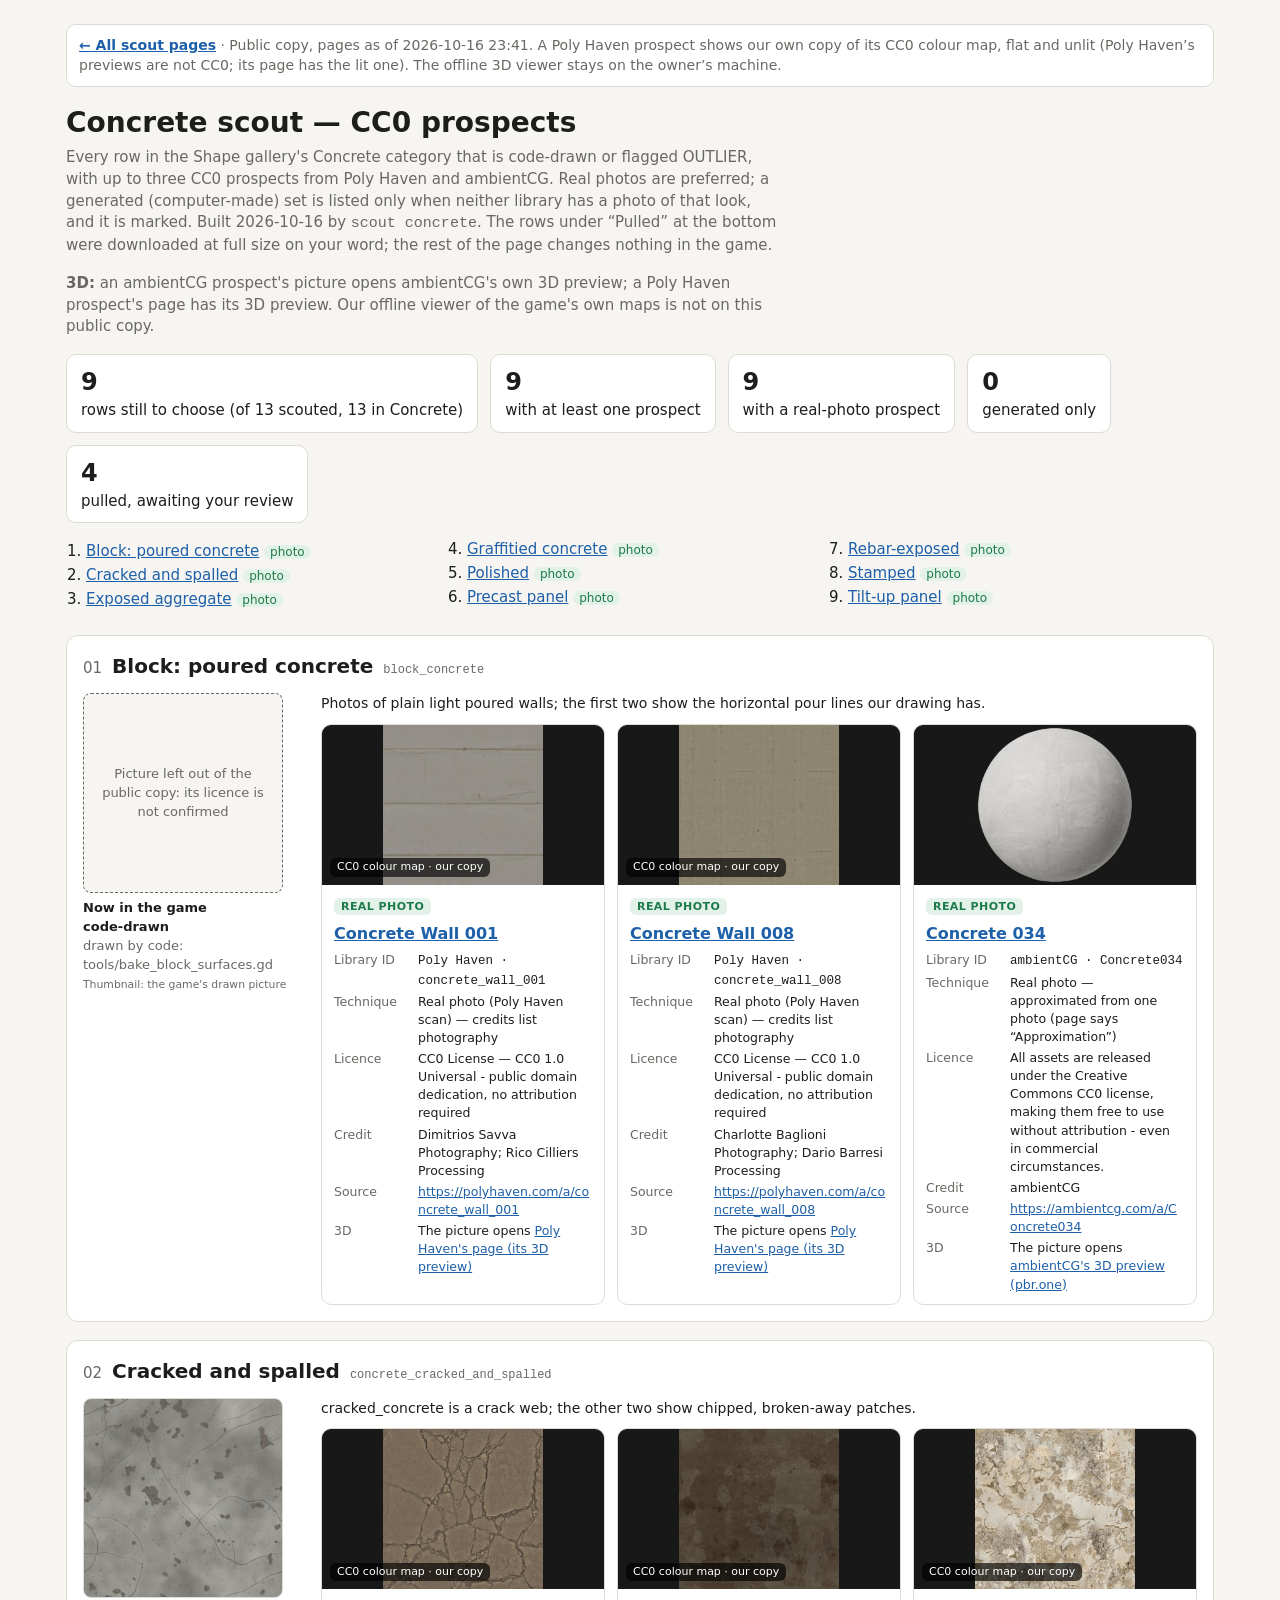
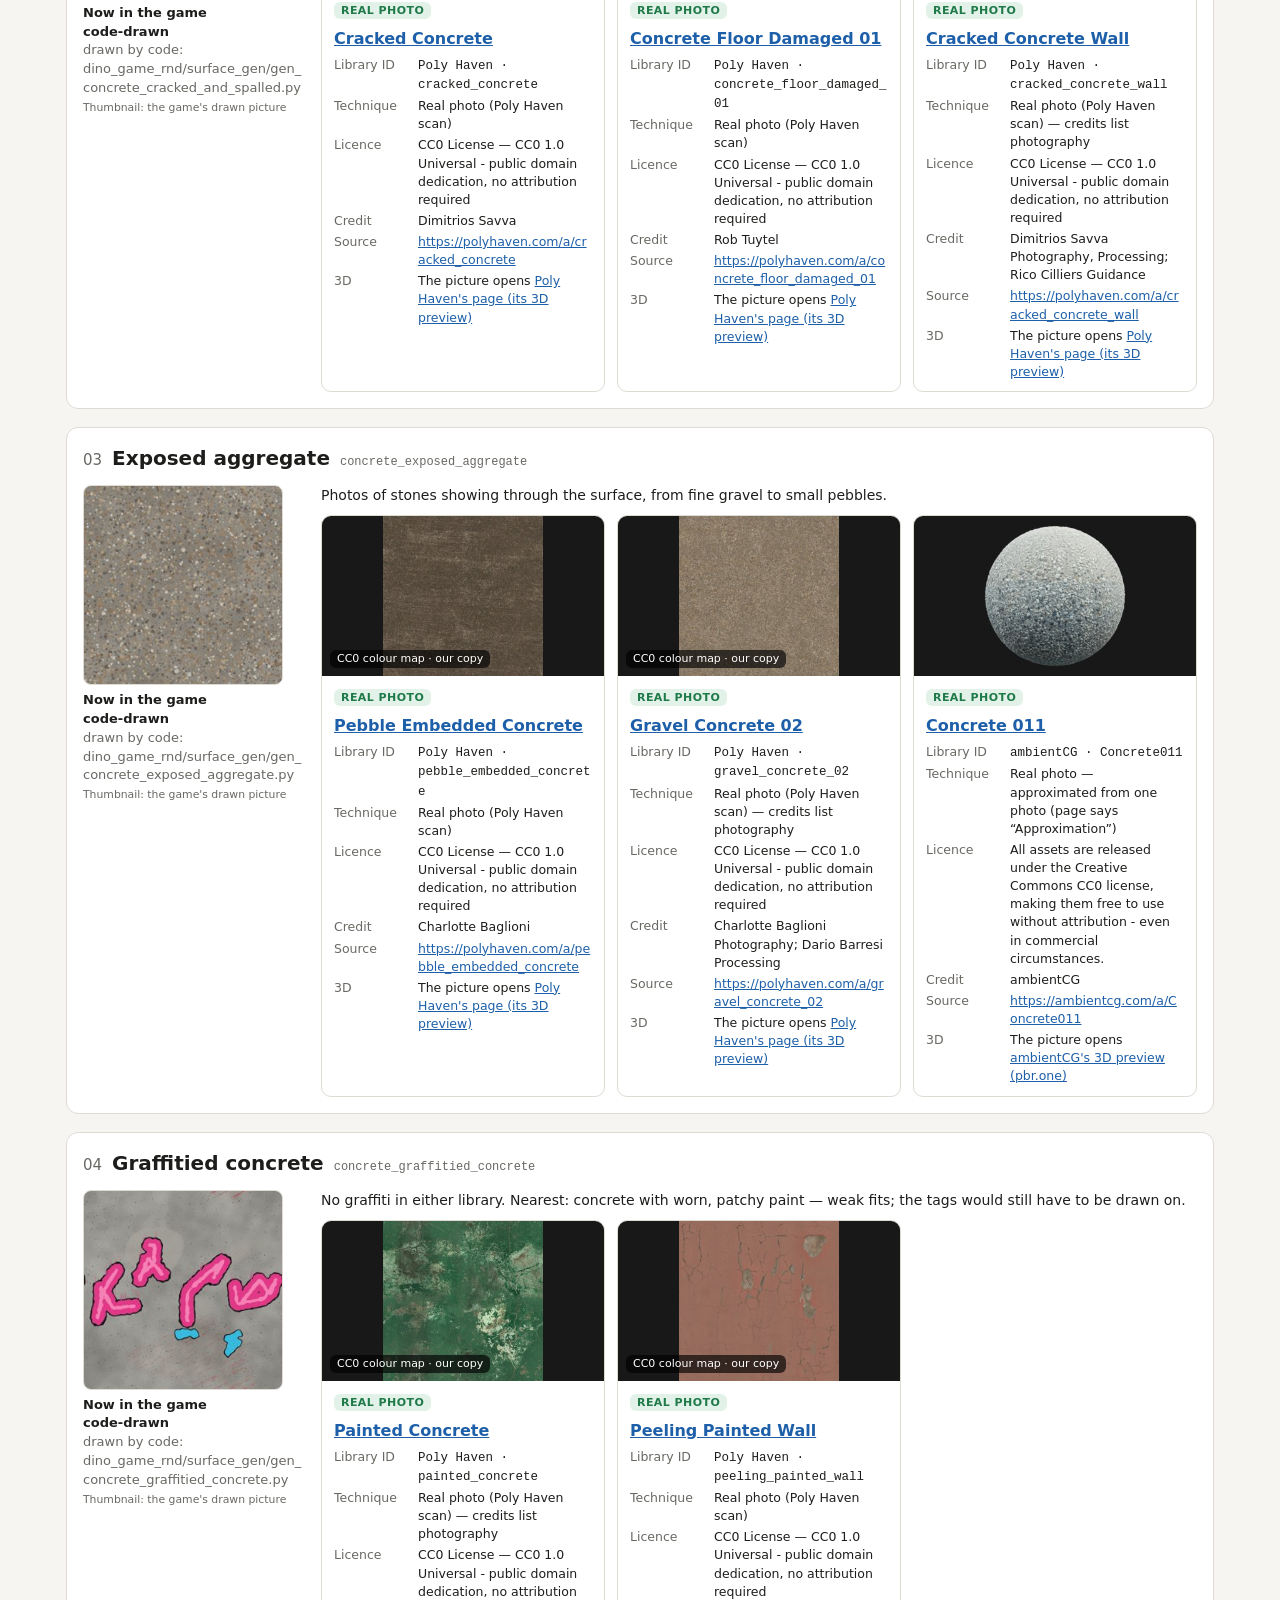
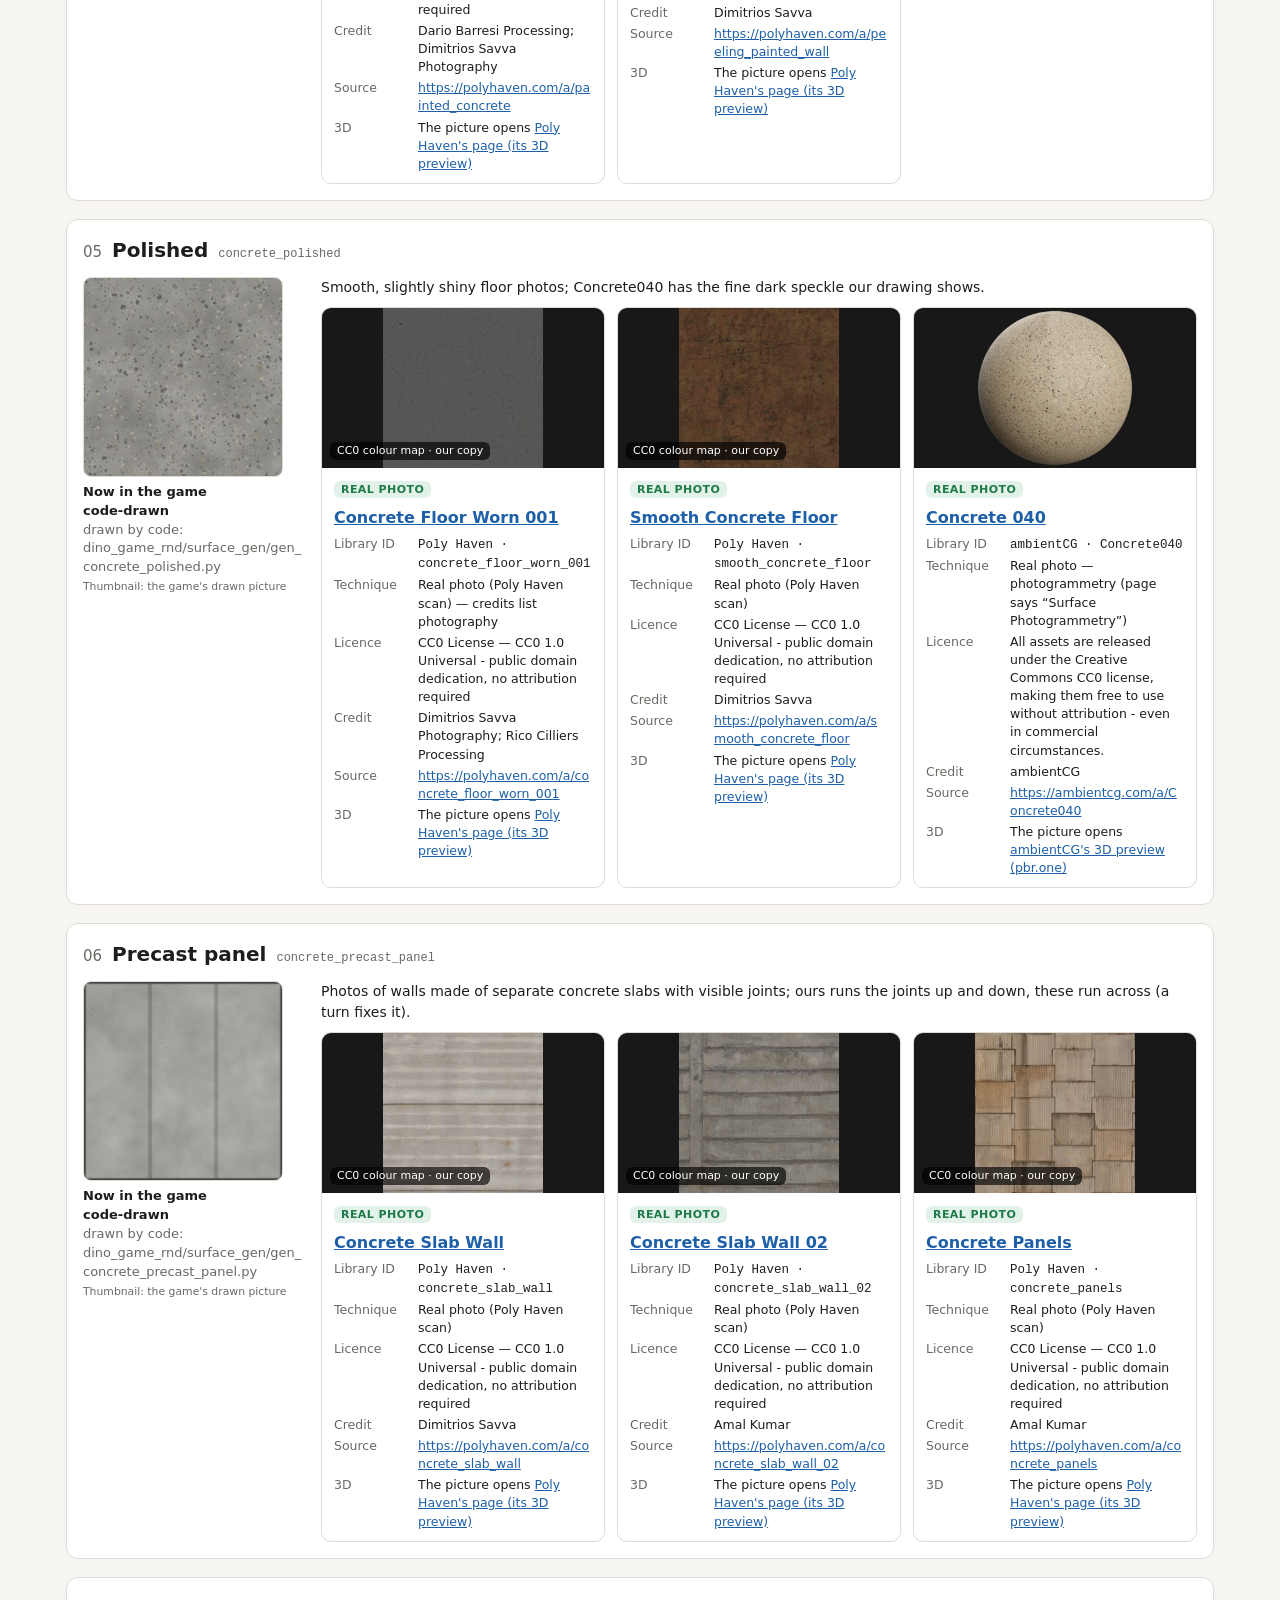
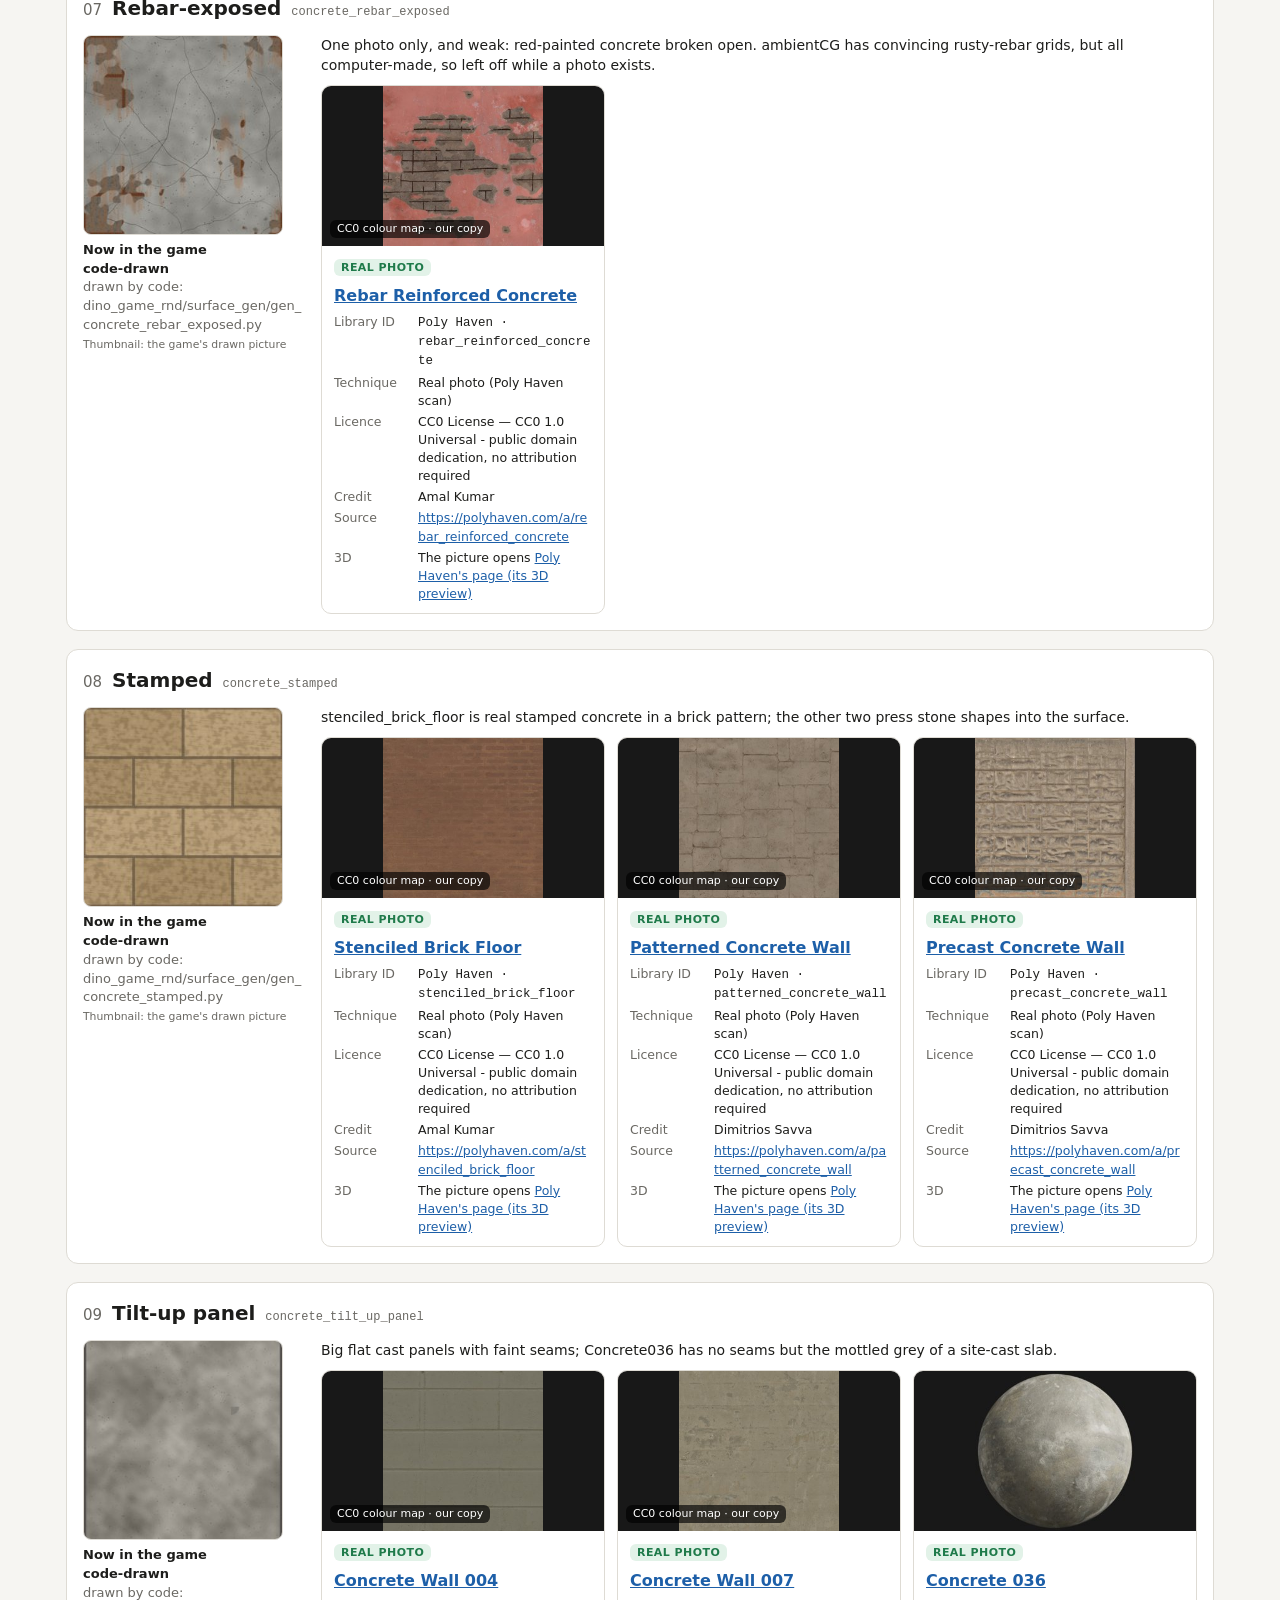
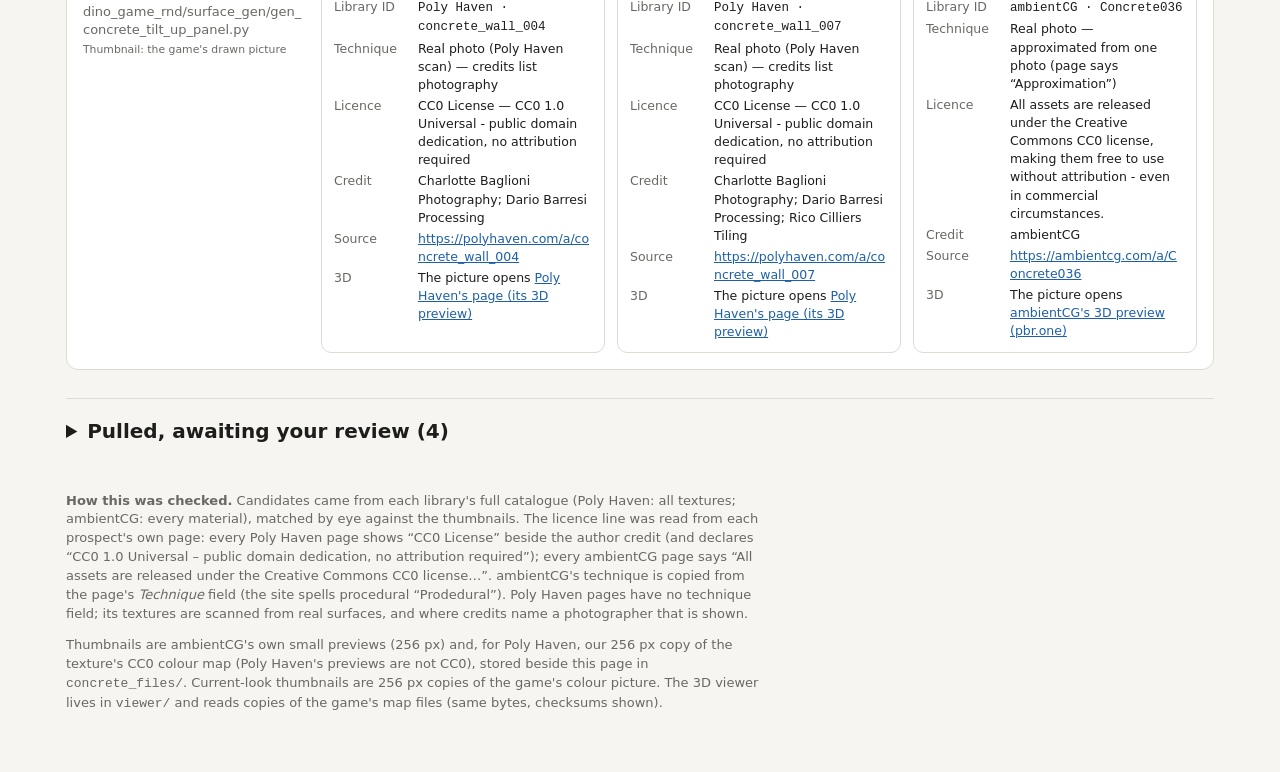
==== commit a7d97571: "Scout pages, published 2026-10-16 23:42 (tools/publish_scout.sh)" ====
--- a/concrete.html
+++ b/concrete.html
@@ -20,144 +20,150 @@
 .cur a{display:block;width:200px}.p>a{display:block}
 .tag.pick{background:var(--link);color:var(--card)}.p.is-pick{border:2px solid var(--link)}.pulled-status{margin:0 0 10px;font-size:14px}
 details.pulled{margin:28px 0 0;border-top:1px solid var(--line);padding-top:12px}details.pulled>summary{cursor:pointer;font-size:20px;font-weight:600;margin:0 0 12px;padding:6px 0}
-
-.tag.best{background:var(--link);color:var(--card)}.mark{font-size:11px;font-weight:700;letter-spacing:.04em;padding:2px 7px;border-radius:6px;background:var(--photobg);color:var(--photo)}
-.mark.gap{background:var(--genbg);color:var(--gen)}.nn{background:var(--line);color:var(--mute)}
-.gapfig{width:200px;height:200px;border:2px dashed var(--line);border-radius:8px;display:flex;align-items:center;justify-content:center;text-align:center;padding:12px;color:var(--mute);font-size:13px}
-.route{margin:10px 0 0;font-size:14px;border-left:3px solid var(--gen);padding:2px 0 2px 10px}.verdict{font-size:13px;color:var(--mute);margin:0 0 8px}
 </style><meta name="robots" content="noindex"><style>
 .pub-bar{margin:0 0 16px;padding:10px 12px;border:1px solid var(--line);border-radius:10px;background:var(--card);font-size:14px;color:var(--mute)}
 .pub-bar a{font-weight:600}
 .pub-out{display:flex;align-items:center;justify-content:center;text-align:center;height:160px;padding:12px;background:var(--bg);color:var(--mute);font-size:13px;border-bottom:1px solid var(--line)}
 .cur .pub-out{width:200px;height:200px;border:1px dashed var(--mute);border-radius:8px}
 .phmap{position:relative;display:block}.phmap small{position:absolute;left:8px;bottom:8px;font-size:11px;line-height:1.3;padding:2px 7px;border-radius:6px;background:rgba(0,0,0,.65);color:#fff}
-</style></head><body><main><p class="pub-bar"><a href="./">← All scout pages</a> · Public copy, pages as of 2026-10-16 11:18. A Poly Haven prospect shows our own copy of its CC0 colour map, flat and unlit (Poly Haven’s previews are not CC0; its page has the lit one). The offline 3D viewer stays on the owner’s machine.</p>
+</style></head><body><main><p class="pub-bar"><a href="./">← All scout pages</a> · Public copy, pages as of 2026-10-16 23:41. A Poly Haven prospect shows our own copy of its CC0 colour map, flat and unlit (Poly Haven’s previews are not CC0; its page has the lit one). The offline 3D viewer stays on the owner’s machine.</p>
 <h1>Concrete scout — CC0 prospects</h1>
-<p class="lede">Every row of Concrete that the 16 Oct material grid uses (HIT) or proposes (GAP), from <code>docs/plans/SURFACE_LIST-proposed-2026-10-16.md</code> (commit d770ab5c), with up to three CC0 prospects from Poly Haven and ambientCG. Real photos are preferred; a generated (computer-made) set is listed only when neither library has a photo of that look, and it is marked. Built 2026-10-16 the way <code>scout concrete</code> builds a page, plus each prospect's real size and 2K download size. Read-only: nothing in the game was changed, nothing was downloaded at full size, and nothing entered the records.</p>
+<p class="lede">Every row in the Shape gallery's Concrete category that is code-drawn or flagged OUTLIER, with up to three CC0 prospects from Poly Haven and ambientCG. Real photos are preferred; a generated (computer-made) set is listed only when neither library has a photo of that look, and it is marked. Built 2026-10-16 by <code>scout concrete</code>. The rows under “Pulled” at the bottom were downloaded at full size on your word; the rest of the page changes nothing in the game.</p>
 <p class="lede"><b>3D:</b> an ambientCG prospect's picture opens ambientCG's own 3D preview; a Poly Haven prospect's page has its 3D preview. Our offline viewer of the game's own maps is not on this public copy.</p>
-<div class="stats"><div class="stat"><b>8</b>rows scouted (7 HIT, 1 GAP) of 13 on the list</div><div class="stat"><b>8</b>with a real-photo prospect</div><div class="stat"><b>0</b>computer-made only</div><div class="stat"><b>0</b>nothing found</div><div class="stat"><b>5</b>left out as [UNUSED?]</div></div>
-<p class="lede">Left out, marked [UNUSED?] on the list (no grid cell uses them): Stamped, Exposed aggregate, Cracked and spalled, Rebar-exposed, Graffitied concrete. Already approved or under review in <code>docs/materials/concrete.json</code>: none.</p>
-<ol class="toc"><li><a href="#concrete_poured_smooth">Poured smooth</a> <span class="ok">photo</span></li><li><a href="#concrete_board_formed">Board-formed</a> <span class="ok">photo</span></li><li><a href="#concrete_broom_brushed_finish">Broom / brushed finish</a> <span class="ok">photo</span></li><li><a href="#concrete_polished">Polished</a> <span class="ok">photo</span></li><li><a href="#concrete_precast_panel">Precast panel</a> <span class="ok">photo</span></li><li><a href="#concrete_tilt_up_panel">Tilt-up panel</a> <span class="ok">photo</span></li><li><a href="#concrete_shotcrete_gunite">Shotcrete / gunite</a> <span class="ok">photo</span></li><li><a href="#gap-painted_concrete">Painted concrete</a> <span class="ok">photo</span></li></ol>
-<section id="concrete_poured_smooth">
-<header class="rh"><span class="num">01</span><h2>Poured smooth</h2><code class="key">concrete_poured_smooth</code> <span class="mark">HIT — the grid uses it</span></header>
-<div class="row"><figure class="cur"><img src="concrete_files/current_concrete_poured_smooth.jpg" alt="current look of Poured smooth" width="200" height="200"><figcaption><b>Now in the game</b><br><span class="g">code-drawn</span> · status original<br>drawn by code: dino_game_rnd/surface_gen/gen_concrete_poured_smooth.py<br><small>Thumbnail: the game&#x27;s drawn picture</small></figcaption></figure>
-<div class="ps"><p class="verdict">Real photo prospect found.</p><p class="note">Plain smooth poured concrete photos; climbing_wall_base has the round form-tie holes of a real poured wall.</p><div class="pgrid"><article class="p">
-<a href="https://polyhaven.com/a/concrete_wall_009" target="_blank" rel="noopener" title="Open in 3D: Poly Haven&#x27;s page (its 3D preview)"><span class="phmap"><img src="concrete_files/phmap_concrete_wall_009.jpg" alt="Concrete Wall 009" width="160" height="160"><small>CC0 colour map · our copy</small></span></a>
-<div class="pb"><span class="tag photo">REAL PHOTO</span> <span class="tag best">BEST FIT</span>
-<h4><a href="https://polyhaven.com/a/concrete_wall_009" target="_blank" rel="noopener">Concrete Wall 009</a></h4>
-<dl><dt>Library ID</dt><dd><code>Poly Haven · concrete_wall_009</code></dd>
-<dt>Technique</dt><dd>Real photo (Poly Haven scan)</dd>
-<dt>Licence</dt><dd>CC0 License — CC0 1.0 Universal - public domain dedication, no attribution required</dd>
-<dt>Real size</dt><dd>1.8 × 1.8 m (page: “1.8m wide”)</dd>
-<dt>2K size</dt><dd>71.1 MB — 2K PNG maps a pull fetches (Diffuse, nor_gl, Rough, AO, arm); as JPG 12.8 MB</dd>
+<div class="stats"><div class="stat"><b>9</b>rows still to choose (of 13 scouted, 13 in Concrete)</div><div class="stat"><b>9</b>with at least one prospect</div><div class="stat"><b>9</b>with a real-photo prospect</div><div class="stat"><b>0</b>generated only</div><div class="stat"><b>4</b>pulled, awaiting your review</div></div>
+
+<ol class="toc"><li><a href="#block_concrete">Block: poured concrete</a> <span class="ok">photo</span></li><li><a href="#concrete_cracked_and_spalled">Cracked and spalled</a> <span class="ok">photo</span></li><li><a href="#concrete_exposed_aggregate">Exposed aggregate</a> <span class="ok">photo</span></li><li><a href="#concrete_graffitied_concrete">Graffitied concrete</a> <span class="ok">photo</span></li><li><a href="#concrete_polished">Polished</a> <span class="ok">photo</span></li><li><a href="#concrete_precast_panel">Precast panel</a> <span class="ok">photo</span></li><li><a href="#concrete_rebar_exposed">Rebar-exposed</a> <span class="ok">photo</span></li><li><a href="#concrete_stamped">Stamped</a> <span class="ok">photo</span></li><li><a href="#concrete_tilt_up_panel">Tilt-up panel</a> <span class="ok">photo</span></li></ol>
+<section id="block_concrete">
+<header class="rh"><span class="num">01</span><h2>Block: poured concrete</h2><code class="key">block_concrete</code></header>
+<div class="row">
+<figure class="cur"><span class="pub-out">Picture left out of the public copy: its licence is not confirmed</span>
+<figcaption><b>Now in the game</b><br><span class="g">code-drawn</span><br>drawn by code: tools/bake_block_surfaces.gd<br><small>Thumbnail: the game&#x27;s drawn picture</small></figcaption></figure>
+<div class="ps"><p class="note">Photos of plain light poured walls; the first two show the horizontal pour lines our drawing has.</p><div class="pgrid"><article class="p">
+<a href="https://polyhaven.com/a/concrete_wall_001" target="_blank" rel="noopener" title="Open in 3D: Poly Haven&#x27;s page (its 3D preview)"><span class="phmap"><img src="concrete_files/phmap_concrete_wall_001.jpg" alt="Concrete Wall 001" width="160" height="160"><small>CC0 colour map · our copy</small></span></a>
+<div class="pb"><span class="tag photo">REAL PHOTO</span>
+<h4><a href="https://polyhaven.com/a/concrete_wall_001" target="_blank" rel="noopener">Concrete Wall 001</a></h4>
+<dl><dt>Library ID</dt><dd><code>Poly Haven · concrete_wall_001</code></dd>
+<dt>Technique</dt><dd>Real photo (Poly Haven scan) — credits list photography</dd>
+<dt>Licence</dt><dd>CC0 License — CC0 1.0 Universal - public domain dedication, no attribution required</dd>
+<dt>Credit</dt><dd>Dimitrios Savva Photography; Rico Cilliers Processing</dd>
+<dt>Source</dt><dd><a href="https://polyhaven.com/a/concrete_wall_001" target="_blank" rel="noopener">https://polyhaven.com/a/concrete_wall_001</a></dd>
+<dt>3D</dt><dd>The picture opens <a href="https://polyhaven.com/a/concrete_wall_001" target="_blank" rel="noopener">Poly Haven&#x27;s page (its 3D preview)</a></dd></dl></div></article><article class="p">
+<a href="https://polyhaven.com/a/concrete_wall_008" target="_blank" rel="noopener" title="Open in 3D: Poly Haven&#x27;s page (its 3D preview)"><span class="phmap"><img src="concrete_files/phmap_concrete_wall_008.jpg" alt="Concrete Wall 008" width="160" height="160"><small>CC0 colour map · our copy</small></span></a>
+<div class="pb"><span class="tag photo">REAL PHOTO</span>
+<h4><a href="https://polyhaven.com/a/concrete_wall_008" target="_blank" rel="noopener">Concrete Wall 008</a></h4>
+<dl><dt>Library ID</dt><dd><code>Poly Haven · concrete_wall_008</code></dd>
+<dt>Technique</dt><dd>Real photo (Poly Haven scan) — credits list photography</dd>
+<dt>Licence</dt><dd>CC0 License — CC0 1.0 Universal - public domain dedication, no attribution required</dd>
+<dt>Credit</dt><dd>Charlotte Baglioni Photography; Dario Barresi Processing</dd>
+<dt>Source</dt><dd><a href="https://polyhaven.com/a/concrete_wall_008" target="_blank" rel="noopener">https://polyhaven.com/a/concrete_wall_008</a></dd>
+<dt>3D</dt><dd>The picture opens <a href="https://polyhaven.com/a/concrete_wall_008" target="_blank" rel="noopener">Poly Haven&#x27;s page (its 3D preview)</a></dd></dl></div></article><article class="p">
+<a href="https://releases.pbr.one/main/material-shading.html#normal_type=directx&amp;color_url=https://f003.backblazeb2.com/file/ambientCG-Web/media/surface-preview/Concrete034/Concrete034_SQ_Color.jpg?47890&amp;displacement_url=https://f003.backblazeb2.com/file/ambientCG-Web/media/surface-preview/Concrete034/Concrete034_SQ_Displacement.jpg?78249&amp;normal_url=https://f003.backblazeb2.com/file/ambientCG-Web/media/surface-preview/Concrete034/Concrete034_SQ_NormalDX.jpg?48353&amp;roughness_url=https://f003.backblazeb2.com/file/ambientCG-Web/media/surface-preview/Concrete034/Concrete034_SQ_Roughness.jpg?2358" target="_blank" rel="noopener" title="Open in 3D: ambientCG&#x27;s 3D preview (pbr.one)"><img src="concrete_files/acg_Concrete034.jpg" alt="Concrete 034" width="160" height="160"></a>
+<div class="pb"><span class="tag photo">REAL PHOTO</span>
+<h4><a href="https://ambientcg.com/a/Concrete034" target="_blank" rel="noopener">Concrete 034</a></h4>
+<dl><dt>Library ID</dt><dd><code>ambientCG · Concrete034</code></dd>
+<dt>Technique</dt><dd>Real photo — approximated from one photo (page says “Approximation”)</dd>
+<dt>Licence</dt><dd>All assets are released under the Creative Commons CC0 license, making them free to use without attribution - even in commercial circumstances.</dd>
+<dt>Credit</dt><dd>ambientCG</dd>
+<dt>Source</dt><dd><a href="https://ambientcg.com/a/Concrete034" target="_blank" rel="noopener">https://ambientcg.com/a/Concrete034</a></dd>
+<dt>3D</dt><dd>The picture opens <a href="https://releases.pbr.one/main/material-shading.html#normal_type=directx&amp;color_url=https://f003.backblazeb2.com/file/ambientCG-Web/media/surface-preview/Concrete034/Concrete034_SQ_Color.jpg?47890&amp;displacement_url=https://f003.backblazeb2.com/file/ambientCG-Web/media/surface-preview/Concrete034/Concrete034_SQ_Displacement.jpg?78249&amp;normal_url=https://f003.backblazeb2.com/file/ambientCG-Web/media/surface-preview/Concrete034/Concrete034_SQ_NormalDX.jpg?48353&amp;roughness_url=https://f003.backblazeb2.com/file/ambientCG-Web/media/surface-preview/Concrete034/Concrete034_SQ_Roughness.jpg?2358" target="_blank" rel="noopener">ambientCG&#x27;s 3D preview (pbr.one)</a></dd></dl></div></article></div></div></div></section><section id="concrete_cracked_and_spalled">
+<header class="rh"><span class="num">02</span><h2>Cracked and spalled</h2><code class="key">concrete_cracked_and_spalled</code></header>
+<div class="row">
+<figure class="cur"><img src="concrete_files/current_concrete_cracked_and_spalled.jpg" alt="current look of Cracked and spalled" width="200" height="200">
+<figcaption><b>Now in the game</b><br><span class="g">code-drawn</span><br>drawn by code: dino_game_rnd/surface_gen/gen_concrete_cracked_and_spalled.py<br><small>Thumbnail: the game&#x27;s drawn picture</small></figcaption></figure>
+<div class="ps"><p class="note">cracked_concrete is a crack web; the other two show chipped, broken-away patches.</p><div class="pgrid"><article class="p">
+<a href="https://polyhaven.com/a/cracked_concrete" target="_blank" rel="noopener" title="Open in 3D: Poly Haven&#x27;s page (its 3D preview)"><span class="phmap"><img src="concrete_files/phmap_cracked_concrete.jpg" alt="Cracked Concrete" width="160" height="160"><small>CC0 colour map · our copy</small></span></a>
+<div class="pb"><span class="tag photo">REAL PHOTO</span>
+<h4><a href="https://polyhaven.com/a/cracked_concrete" target="_blank" rel="noopener">Cracked Concrete</a></h4>
+<dl><dt>Library ID</dt><dd><code>Poly Haven · cracked_concrete</code></dd>
+<dt>Technique</dt><dd>Real photo (Poly Haven scan)</dd>
+<dt>Licence</dt><dd>CC0 License — CC0 1.0 Universal - public domain dedication, no attribution required</dd>
+<dt>Credit</dt><dd>Dimitrios Savva</dd>
+<dt>Source</dt><dd><a href="https://polyhaven.com/a/cracked_concrete" target="_blank" rel="noopener">https://polyhaven.com/a/cracked_concrete</a></dd>
+<dt>3D</dt><dd>The picture opens <a href="https://polyhaven.com/a/cracked_concrete" target="_blank" rel="noopener">Poly Haven&#x27;s page (its 3D preview)</a></dd></dl></div></article><article class="p">
+<a href="https://polyhaven.com/a/concrete_floor_damaged_01" target="_blank" rel="noopener" title="Open in 3D: Poly Haven&#x27;s page (its 3D preview)"><span class="phmap"><img src="concrete_files/phmap_concrete_floor_damaged_01.jpg" alt="Concrete Floor Damaged 01" width="160" height="160"><small>CC0 colour map · our copy</small></span></a>
+<div class="pb"><span class="tag photo">REAL PHOTO</span>
+<h4><a href="https://polyhaven.com/a/concrete_floor_damaged_01" target="_blank" rel="noopener">Concrete Floor Damaged 01</a></h4>
+<dl><dt>Library ID</dt><dd><code>Poly Haven · concrete_floor_damaged_01</code></dd>
+<dt>Technique</dt><dd>Real photo (Poly Haven scan)</dd>
+<dt>Licence</dt><dd>CC0 License — CC0 1.0 Universal - public domain dedication, no attribution required</dd>
+<dt>Credit</dt><dd>Rob Tuytel</dd>
+<dt>Source</dt><dd><a href="https://polyhaven.com/a/concrete_floor_damaged_01" target="_blank" rel="noopener">https://polyhaven.com/a/concrete_floor_damaged_01</a></dd>
+<dt>3D</dt><dd>The picture opens <a href="https://polyhaven.com/a/concrete_floor_damaged_01" target="_blank" rel="noopener">Poly Haven&#x27;s page (its 3D preview)</a></dd></dl></div></article><article class="p">
+<a href="https://polyhaven.com/a/cracked_concrete_wall" target="_blank" rel="noopener" title="Open in 3D: Poly Haven&#x27;s page (its 3D preview)"><span class="phmap"><img src="concrete_files/phmap_cracked_concrete_wall.jpg" alt="Cracked Concrete Wall" width="160" height="160"><small>CC0 colour map · our copy</small></span></a>
+<div class="pb"><span class="tag photo">REAL PHOTO</span>
+<h4><a href="https://polyhaven.com/a/cracked_concrete_wall" target="_blank" rel="noopener">Cracked Concrete Wall</a></h4>
+<dl><dt>Library ID</dt><dd><code>Poly Haven · cracked_concrete_wall</code></dd>
+<dt>Technique</dt><dd>Real photo (Poly Haven scan) — credits list photography</dd>
+<dt>Licence</dt><dd>CC0 License — CC0 1.0 Universal - public domain dedication, no attribution required</dd>
+<dt>Credit</dt><dd>Dimitrios Savva Photography, Processing; Rico Cilliers Guidance</dd>
+<dt>Source</dt><dd><a href="https://polyhaven.com/a/cracked_concrete_wall" target="_blank" rel="noopener">https://polyhaven.com/a/cracked_concrete_wall</a></dd>
+<dt>3D</dt><dd>The picture opens <a href="https://polyhaven.com/a/cracked_concrete_wall" target="_blank" rel="noopener">Poly Haven&#x27;s page (its 3D preview)</a></dd></dl></div></article></div></div></div></section><section id="concrete_exposed_aggregate">
+<header class="rh"><span class="num">03</span><h2>Exposed aggregate</h2><code class="key">concrete_exposed_aggregate</code></header>
+<div class="row">
+<figure class="cur"><img src="concrete_files/current_concrete_exposed_aggregate.jpg" alt="current look of Exposed aggregate" width="200" height="200">
+<figcaption><b>Now in the game</b><br><span class="g">code-drawn</span><br>drawn by code: dino_game_rnd/surface_gen/gen_concrete_exposed_aggregate.py<br><small>Thumbnail: the game&#x27;s drawn picture</small></figcaption></figure>
+<div class="ps"><p class="note">Photos of stones showing through the surface, from fine gravel to small pebbles.</p><div class="pgrid"><article class="p">
+<a href="https://polyhaven.com/a/pebble_embedded_concrete" target="_blank" rel="noopener" title="Open in 3D: Poly Haven&#x27;s page (its 3D preview)"><span class="phmap"><img src="concrete_files/phmap_pebble_embedded_concrete.jpg" alt="Pebble Embedded Concrete" width="160" height="160"><small>CC0 colour map · our copy</small></span></a>
+<div class="pb"><span class="tag photo">REAL PHOTO</span>
+<h4><a href="https://polyhaven.com/a/pebble_embedded_concrete" target="_blank" rel="noopener">Pebble Embedded Concrete</a></h4>
+<dl><dt>Library ID</dt><dd><code>Poly Haven · pebble_embedded_concrete</code></dd>
+<dt>Technique</dt><dd>Real photo (Poly Haven scan)</dd>
+<dt>Licence</dt><dd>CC0 License — CC0 1.0 Universal - public domain dedication, no attribution required</dd>
 <dt>Credit</dt><dd>Charlotte Baglioni</dd>
-<dt>Source</dt><dd><a href="https://polyhaven.com/a/concrete_wall_009" target="_blank" rel="noopener">https://polyhaven.com/a/concrete_wall_009</a></dd>
-<dt>3D</dt><dd>The picture opens <a href="https://polyhaven.com/a/concrete_wall_009" target="_blank" rel="noopener">Poly Haven&#x27;s page (its 3D preview)</a></dd></dl></div></article><article class="p">
-<a href="https://releases.pbr.one/main/material-shading.html#normal_type=directx&amp;color_url=https://f003.backblazeb2.com/file/ambientCG-Web/media/surface-preview/Concrete046/Concrete046_SQ_Color.jpg?11726&amp;displacement_url=https://f003.backblazeb2.com/file/ambientCG-Web/media/surface-preview/Concrete046/Concrete046_SQ_Displacement.jpg?75170&amp;normal_url=https://f003.backblazeb2.com/file/ambientCG-Web/media/surface-preview/Concrete046/Concrete046_SQ_NormalDX.jpg?57213&amp;roughness_url=https://f003.backblazeb2.com/file/ambientCG-Web/media/surface-preview/Concrete046/Concrete046_SQ_Roughness.jpg?81929" target="_blank" rel="noopener" title="Open in 3D: ambientCG&#x27;s 3D preview (pbr.one)"><img src="concrete_files/acg_Concrete046.jpg" alt="Concrete 046" width="160" height="160"></a>
-<div class="pb"><span class="tag photo">REAL PHOTO</span>
-<h4><a href="https://ambientcg.com/a/Concrete046" target="_blank" rel="noopener">Concrete 046</a></h4>
-<dl><dt>Library ID</dt><dd><code>ambientCG · Concrete046</code></dd>
+<dt>Source</dt><dd><a href="https://polyhaven.com/a/pebble_embedded_concrete" target="_blank" rel="noopener">https://polyhaven.com/a/pebble_embedded_concrete</a></dd>
+<dt>3D</dt><dd>The picture opens <a href="https://polyhaven.com/a/pebble_embedded_concrete" target="_blank" rel="noopener">Poly Haven&#x27;s page (its 3D preview)</a></dd></dl></div></article><article class="p">
+<a href="https://polyhaven.com/a/gravel_concrete_02" target="_blank" rel="noopener" title="Open in 3D: Poly Haven&#x27;s page (its 3D preview)"><span class="phmap"><img src="concrete_files/phmap_gravel_concrete_02.jpg" alt="Gravel Concrete 02" width="160" height="160"><small>CC0 colour map · our copy</small></span></a>
+<div class="pb"><span class="tag photo">REAL PHOTO</span>
+<h4><a href="https://polyhaven.com/a/gravel_concrete_02" target="_blank" rel="noopener">Gravel Concrete 02</a></h4>
+<dl><dt>Library ID</dt><dd><code>Poly Haven · gravel_concrete_02</code></dd>
+<dt>Technique</dt><dd>Real photo (Poly Haven scan) — credits list photography</dd>
+<dt>Licence</dt><dd>CC0 License — CC0 1.0 Universal - public domain dedication, no attribution required</dd>
+<dt>Credit</dt><dd>Charlotte Baglioni Photography; Dario Barresi Processing</dd>
+<dt>Source</dt><dd><a href="https://polyhaven.com/a/gravel_concrete_02" target="_blank" rel="noopener">https://polyhaven.com/a/gravel_concrete_02</a></dd>
+<dt>3D</dt><dd>The picture opens <a href="https://polyhaven.com/a/gravel_concrete_02" target="_blank" rel="noopener">Poly Haven&#x27;s page (its 3D preview)</a></dd></dl></div></article><article class="p">
+<a href="https://releases.pbr.one/main/material-shading.html#normal_type=directx&amp;color_url=https://f003.backblazeb2.com/file/ambientCG-Web/media/surface-preview/Concrete011/Concrete011_SQ_Color.jpg?38676&amp;displacement_url=https://f003.backblazeb2.com/file/ambientCG-Web/media/surface-preview/Concrete011/Concrete011_SQ_Displacement.jpg?61743&amp;normal_url=https://f003.backblazeb2.com/file/ambientCG-Web/media/surface-preview/Concrete011/Concrete011_SQ_NormalDX.jpg?18305&amp;roughness_url=https://f003.backblazeb2.com/file/ambientCG-Web/media/surface-preview/Concrete011/Concrete011_SQ_Roughness.jpg?30803&amp;ambientocclusion_url=https://f003.backblazeb2.com/file/ambientCG-Web/media/surface-preview/Concrete011/Concrete011_SQ_AmbientOcclusion.jpg?34614" target="_blank" rel="noopener" title="Open in 3D: ambientCG&#x27;s 3D preview (pbr.one)"><img src="concrete_files/acg_Concrete011.jpg" alt="Concrete 011" width="160" height="160"></a>
+<div class="pb"><span class="tag photo">REAL PHOTO</span>
+<h4><a href="https://ambientcg.com/a/Concrete011" target="_blank" rel="noopener">Concrete 011</a></h4>
+<dl><dt>Library ID</dt><dd><code>ambientCG · Concrete011</code></dd>
 <dt>Technique</dt><dd>Real photo — approximated from one photo (page says “Approximation”)</dd>
 <dt>Licence</dt><dd>All assets are released under the Creative Commons CC0 license, making them free to use without attribution - even in commercial circumstances.</dd>
-<dt>Real size</dt><dd>2.4 × 2.4 m</dd>
-<dt>2K size</dt><dd>59.7 MB — the 2K-PNG zip a pull fetches; 2K-JPG zip 23.2 MB</dd>
-<dt>Credit</dt><dd>ambientCG</dd>
-<dt>Source</dt><dd><a href="https://ambientcg.com/a/Concrete046" target="_blank" rel="noopener">https://ambientcg.com/a/Concrete046</a></dd>
-<dt>3D</dt><dd>The picture opens <a href="https://releases.pbr.one/main/material-shading.html#normal_type=directx&amp;color_url=https://f003.backblazeb2.com/file/ambientCG-Web/media/surface-preview/Concrete046/Concrete046_SQ_Color.jpg?11726&amp;displacement_url=https://f003.backblazeb2.com/file/ambientCG-Web/media/surface-preview/Concrete046/Concrete046_SQ_Displacement.jpg?75170&amp;normal_url=https://f003.backblazeb2.com/file/ambientCG-Web/media/surface-preview/Concrete046/Concrete046_SQ_NormalDX.jpg?57213&amp;roughness_url=https://f003.backblazeb2.com/file/ambientCG-Web/media/surface-preview/Concrete046/Concrete046_SQ_Roughness.jpg?81929" target="_blank" rel="noopener">ambientCG&#x27;s 3D preview (pbr.one)</a></dd></dl></div></article><article class="p">
-<a href="https://polyhaven.com/a/climbing_wall_base" target="_blank" rel="noopener" title="Open in 3D: Poly Haven&#x27;s page (its 3D preview)"><span class="phmap"><img src="concrete_files/phmap_climbing_wall_base.jpg" alt="Climbing Wall Base" width="160" height="160"><small>CC0 colour map · our copy</small></span></a>
-<div class="pb"><span class="tag photo">REAL PHOTO</span>
-<h4><a href="https://polyhaven.com/a/climbing_wall_base" target="_blank" rel="noopener">Climbing Wall Base</a></h4>
-<dl><dt>Library ID</dt><dd><code>Poly Haven · climbing_wall_base</code></dd>
-<dt>Technique</dt><dd>Real photo (Poly Haven scan)</dd>
-<dt>Licence</dt><dd>CC0 License — CC0 1.0 Universal - public domain dedication, no attribution required</dd>
-<dt>Real size</dt><dd>2 × 2 m (page: “2m wide”)</dd>
-<dt>2K size</dt><dd>71.6 MB — 2K PNG maps a pull fetches (Diffuse, nor_gl, Rough, AO, arm); as JPG 10.4 MB</dd>
-<dt>Credit</dt><dd>Dimitrios Savva</dd>
-<dt>Source</dt><dd><a href="https://polyhaven.com/a/climbing_wall_base" target="_blank" rel="noopener">https://polyhaven.com/a/climbing_wall_base</a></dd>
-<dt>3D</dt><dd>The picture opens <a href="https://polyhaven.com/a/climbing_wall_base" target="_blank" rel="noopener">Poly Haven&#x27;s page (its 3D preview)</a></dd></dl></div></article></div></div></div></section><section id="concrete_board_formed">
-<header class="rh"><span class="num">02</span><h2>Board-formed</h2><code class="key">concrete_board_formed</code> <span class="mark">HIT — the grid uses it</span></header>
-<div class="row"><figure class="cur"><img src="concrete_files/current_concrete_board_formed.jpg" alt="current look of Board-formed" width="200" height="200"><figcaption><b>Now in the game</b><br><span class="g">code-drawn</span> · status original<br>drawn by code: dino_game_rnd/surface_gen/gen_concrete_board_formed.py<br><small>Thumbnail: the game&#x27;s drawn picture</small></figcaption></figure>
-<div class="ps"><p class="verdict">Real photo prospect found.</p><p class="note">wood_textured_concrete carries the plank grain of the forms; the two &#x27;layers&#x27; photos show board lines without much grain.</p><div class="pgrid"><article class="p">
-<a href="https://polyhaven.com/a/wood_textured_concrete" target="_blank" rel="noopener" title="Open in 3D: Poly Haven&#x27;s page (its 3D preview)"><span class="phmap"><img src="concrete_files/phmap_wood_textured_concrete.jpg" alt="Wood Textured Concrete" width="160" height="160"><small>CC0 colour map · our copy</small></span></a>
-<div class="pb"><span class="tag photo">REAL PHOTO</span> <span class="tag best">BEST FIT</span>
-<h4><a href="https://polyhaven.com/a/wood_textured_concrete" target="_blank" rel="noopener">Wood Textured Concrete</a></h4>
-<dl><dt>Library ID</dt><dd><code>Poly Haven · wood_textured_concrete</code></dd>
-<dt>Technique</dt><dd>Real photo (Poly Haven scan)</dd>
-<dt>Licence</dt><dd>CC0 License — CC0 1.0 Universal - public domain dedication, no attribution required</dd>
-<dt>Real size</dt><dd>1.8 × 1.8 m (page: “1.8m wide”)</dd>
-<dt>2K size</dt><dd>73.9 MB — 2K PNG maps a pull fetches (Diffuse, nor_gl, Rough, AO, arm); as JPG 12.5 MB</dd>
-<dt>Credit</dt><dd>Dimitrios Savva</dd>
-<dt>Source</dt><dd><a href="https://polyhaven.com/a/wood_textured_concrete" target="_blank" rel="noopener">https://polyhaven.com/a/wood_textured_concrete</a></dd>
-<dt>3D</dt><dd>The picture opens <a href="https://polyhaven.com/a/wood_textured_concrete" target="_blank" rel="noopener">Poly Haven&#x27;s page (its 3D preview)</a></dd></dl></div></article><article class="p">
-<a href="https://polyhaven.com/a/concrete_layers" target="_blank" rel="noopener" title="Open in 3D: Poly Haven&#x27;s page (its 3D preview)"><span class="phmap"><img src="concrete_files/phmap_concrete_layers.jpg" alt="Concrete Layers" width="160" height="160"><small>CC0 colour map · our copy</small></span></a>
-<div class="pb"><span class="tag photo">REAL PHOTO</span>
-<h4><a href="https://polyhaven.com/a/concrete_layers" target="_blank" rel="noopener">Concrete Layers</a></h4>
-<dl><dt>Library ID</dt><dd><code>Poly Haven · concrete_layers</code></dd>
-<dt>Technique</dt><dd>Real photo (Poly Haven scan)</dd>
-<dt>Licence</dt><dd>CC0 License — CC0 1.0 Universal - public domain dedication, no attribution required</dd>
-<dt>Real size</dt><dd>1.55 × 1.55 m (page: “1.5m wide”)</dd>
-<dt>2K size</dt><dd>71.0 MB — 2K PNG maps a pull fetches (Diffuse, nor_gl, Rough, AO, arm); as JPG 12.3 MB</dd>
-<dt>Credit</dt><dd>Amal Kumar</dd>
-<dt>Source</dt><dd><a href="https://polyhaven.com/a/concrete_layers" target="_blank" rel="noopener">https://polyhaven.com/a/concrete_layers</a></dd>
-<dt>3D</dt><dd>The picture opens <a href="https://polyhaven.com/a/concrete_layers" target="_blank" rel="noopener">Poly Haven&#x27;s page (its 3D preview)</a></dd></dl></div></article><article class="p">
-<a href="https://polyhaven.com/a/concrete_layers_02" target="_blank" rel="noopener" title="Open in 3D: Poly Haven&#x27;s page (its 3D preview)"><span class="phmap"><img src="concrete_files/phmap_concrete_layers_02.jpg" alt="Concrete Layers 02" width="160" height="160"><small>CC0 colour map · our copy</small></span></a>
-<div class="pb"><span class="tag photo">REAL PHOTO</span>
-<h4><a href="https://polyhaven.com/a/concrete_layers_02" target="_blank" rel="noopener">Concrete Layers 02</a></h4>
-<dl><dt>Library ID</dt><dd><code>Poly Haven · concrete_layers_02</code></dd>
-<dt>Technique</dt><dd>Real photo (Poly Haven scan)</dd>
-<dt>Licence</dt><dd>CC0 License — CC0 1.0 Universal - public domain dedication, no attribution required</dd>
-<dt>Real size</dt><dd>2 × 2 m (page: “2m wide”)</dd>
-<dt>2K size</dt><dd>77.1 MB — 2K PNG maps a pull fetches (Diffuse, nor_gl, Rough, AO, arm); as JPG 12.0 MB</dd>
-<dt>Credit</dt><dd>Rob Tuytel</dd>
-<dt>Source</dt><dd><a href="https://polyhaven.com/a/concrete_layers_02" target="_blank" rel="noopener">https://polyhaven.com/a/concrete_layers_02</a></dd>
-<dt>3D</dt><dd>The picture opens <a href="https://polyhaven.com/a/concrete_layers_02" target="_blank" rel="noopener">Poly Haven&#x27;s page (its 3D preview)</a></dd></dl></div></article></div></div></div></section><section id="concrete_broom_brushed_finish">
-<header class="rh"><span class="num">03</span><h2>Broom / brushed finish</h2><code class="key">concrete_broom_brushed_finish</code> <span class="mark">HIT — the grid uses it</span></header>
-<div class="row"><figure class="cur"><img src="concrete_files/current_concrete_broom_brushed_finish.jpg" alt="current look of Broom / brushed finish" width="200" height="200"><figcaption><b>Now in the game</b><br><span class="g">code-drawn</span> · status original<br>drawn by code: dino_game_rnd/surface_gen/gen_concrete_broom_brushed_finish.py<br><small>Thumbnail: the game&#x27;s drawn picture</small></figcaption></figure>
-<div class="ps"><p class="verdict">Real photo prospect found.</p><p class="note">Three real photos of brushed concrete; _04 has the straightest broom lines.</p><div class="pgrid"><article class="p">
-<a href="https://polyhaven.com/a/brushed_concrete" target="_blank" rel="noopener" title="Open in 3D: Poly Haven&#x27;s page (its 3D preview)"><span class="phmap"><img src="concrete_files/phmap_brushed_concrete.jpg" alt="Brushed Concrete " width="160" height="160"><small>CC0 colour map · our copy</small></span></a>
-<div class="pb"><span class="tag photo">REAL PHOTO</span>
-<h4><a href="https://polyhaven.com/a/brushed_concrete" target="_blank" rel="noopener">Brushed Concrete </a></h4>
-<dl><dt>Library ID</dt><dd><code>Poly Haven · brushed_concrete</code></dd>
-<dt>Technique</dt><dd>Real photo (Poly Haven scan) — credits list photography</dd>
-<dt>Licence</dt><dd>CC0 License — CC0 1.0 Universal - public domain dedication, no attribution required</dd>
-<dt>Real size</dt><dd>2.5 × 2.5 m (page: “2.5m wide”)</dd>
-<dt>2K size</dt><dd>80.2 MB — 2K PNG maps a pull fetches (Diffuse, nor_gl, Rough, AO, arm); as JPG 16.8 MB</dd>
+<dt>Credit</dt><dd>ambientCG</dd>
+<dt>Source</dt><dd><a href="https://ambientcg.com/a/Concrete011" target="_blank" rel="noopener">https://ambientcg.com/a/Concrete011</a></dd>
+<dt>3D</dt><dd>The picture opens <a href="https://releases.pbr.one/main/material-shading.html#normal_type=directx&amp;color_url=https://f003.backblazeb2.com/file/ambientCG-Web/media/surface-preview/Concrete011/Concrete011_SQ_Color.jpg?38676&amp;displacement_url=https://f003.backblazeb2.com/file/ambientCG-Web/media/surface-preview/Concrete011/Concrete011_SQ_Displacement.jpg?61743&amp;normal_url=https://f003.backblazeb2.com/file/ambientCG-Web/media/surface-preview/Concrete011/Concrete011_SQ_NormalDX.jpg?18305&amp;roughness_url=https://f003.backblazeb2.com/file/ambientCG-Web/media/surface-preview/Concrete011/Concrete011_SQ_Roughness.jpg?30803&amp;ambientocclusion_url=https://f003.backblazeb2.com/file/ambientCG-Web/media/surface-preview/Concrete011/Concrete011_SQ_AmbientOcclusion.jpg?34614" target="_blank" rel="noopener">ambientCG&#x27;s 3D preview (pbr.one)</a></dd></dl></div></article></div></div></div></section><section id="concrete_graffitied_concrete">
+<header class="rh"><span class="num">04</span><h2>Graffitied concrete</h2><code class="key">concrete_graffitied_concrete</code></header>
+<div class="row">
+<figure class="cur"><img src="concrete_files/current_concrete_graffitied_concrete.jpg" alt="current look of Graffitied concrete" width="200" height="200">
+<figcaption><b>Now in the game</b><br><span class="g">code-drawn</span><br>drawn by code: dino_game_rnd/surface_gen/gen_concrete_graffitied_concrete.py<br><small>Thumbnail: the game&#x27;s drawn picture</small></figcaption></figure>
+<div class="ps"><p class="note">No graffiti in either library. Nearest: concrete with worn, patchy paint — weak fits; the tags would still have to be drawn on.</p><div class="pgrid"><article class="p">
+<a href="https://polyhaven.com/a/painted_concrete" target="_blank" rel="noopener" title="Open in 3D: Poly Haven&#x27;s page (its 3D preview)"><span class="phmap"><img src="concrete_files/phmap_painted_concrete.jpg" alt="Painted Concrete" width="160" height="160"><small>CC0 colour map · our copy</small></span></a>
+<div class="pb"><span class="tag photo">REAL PHOTO</span>
+<h4><a href="https://polyhaven.com/a/painted_concrete" target="_blank" rel="noopener">Painted Concrete</a></h4>
+<dl><dt>Library ID</dt><dd><code>Poly Haven · painted_concrete</code></dd>
+<dt>Technique</dt><dd>Real photo (Poly Haven scan) — credits list photography</dd>
+<dt>Licence</dt><dd>CC0 License — CC0 1.0 Universal - public domain dedication, no attribution required</dd>
 <dt>Credit</dt><dd>Dario Barresi Processing; Dimitrios Savva Photography</dd>
-<dt>Source</dt><dd><a href="https://polyhaven.com/a/brushed_concrete" target="_blank" rel="noopener">https://polyhaven.com/a/brushed_concrete</a></dd>
-<dt>3D</dt><dd>The picture opens <a href="https://polyhaven.com/a/brushed_concrete" target="_blank" rel="noopener">Poly Haven&#x27;s page (its 3D preview)</a></dd></dl></div></article><article class="p">
-<a href="https://polyhaven.com/a/brushed_concrete_04" target="_blank" rel="noopener" title="Open in 3D: Poly Haven&#x27;s page (its 3D preview)"><span class="phmap"><img src="concrete_files/phmap_brushed_concrete_04.jpg" alt="Brushed Concrete 04" width="160" height="160"><small>CC0 colour map · our copy</small></span></a>
-<div class="pb"><span class="tag photo">REAL PHOTO</span> <span class="tag best">BEST FIT</span>
-<h4><a href="https://polyhaven.com/a/brushed_concrete_04" target="_blank" rel="noopener">Brushed Concrete 04</a></h4>
-<dl><dt>Library ID</dt><dd><code>Poly Haven · brushed_concrete_04</code></dd>
-<dt>Technique</dt><dd>Real photo (Poly Haven scan)</dd>
-<dt>Licence</dt><dd>CC0 License — CC0 1.0 Universal - public domain dedication, no attribution required</dd>
-<dt>Real size</dt><dd>2 × 2 m</dd>
-<dt>2K size</dt><dd>75.9 MB — 2K PNG maps a pull fetches (Diffuse, nor_gl, Rough, AO, arm); as JPG 16.6 MB</dd>
-<dt>Credit</dt><dd>Amal Kumar</dd>
-<dt>Source</dt><dd><a href="https://polyhaven.com/a/brushed_concrete_04" target="_blank" rel="noopener">https://polyhaven.com/a/brushed_concrete_04</a></dd>
-<dt>3D</dt><dd>The picture opens <a href="https://polyhaven.com/a/brushed_concrete_04" target="_blank" rel="noopener">Poly Haven&#x27;s page (its 3D preview)</a></dd></dl></div></article><article class="p">
-<a href="https://polyhaven.com/a/brushed_concrete_03" target="_blank" rel="noopener" title="Open in 3D: Poly Haven&#x27;s page (its 3D preview)"><span class="phmap"><img src="concrete_files/phmap_brushed_concrete_03.jpg" alt="Brushed Concrete 03" width="160" height="160"><small>CC0 colour map · our copy</small></span></a>
-<div class="pb"><span class="tag photo">REAL PHOTO</span>
-<h4><a href="https://polyhaven.com/a/brushed_concrete_03" target="_blank" rel="noopener">Brushed Concrete 03</a></h4>
-<dl><dt>Library ID</dt><dd><code>Poly Haven · brushed_concrete_03</code></dd>
-<dt>Technique</dt><dd>Real photo (Poly Haven scan)</dd>
-<dt>Licence</dt><dd>CC0 License — CC0 1.0 Universal - public domain dedication, no attribution required</dd>
-<dt>Real size</dt><dd>2 × 2 m (page: “2m wide”)</dd>
-<dt>2K size</dt><dd>72.7 MB — 2K PNG maps a pull fetches (Diffuse, nor_gl, Rough, AO, arm); as JPG 16.2 MB</dd>
-<dt>Credit</dt><dd>Amal Kumar</dd>
-<dt>Source</dt><dd><a href="https://polyhaven.com/a/brushed_concrete_03" target="_blank" rel="noopener">https://polyhaven.com/a/brushed_concrete_03</a></dd>
-<dt>3D</dt><dd>The picture opens <a href="https://polyhaven.com/a/brushed_concrete_03" target="_blank" rel="noopener">Poly Haven&#x27;s page (its 3D preview)</a></dd></dl></div></article></div></div></div></section><section id="concrete_polished">
-<header class="rh"><span class="num">04</span><h2>Polished</h2><code class="key">concrete_polished</code> <span class="mark">HIT — the grid uses it</span></header>
-<div class="row"><figure class="cur"><img src="concrete_files/current_concrete_polished.jpg" alt="current look of Polished" width="200" height="200"><figcaption><b>Now in the game</b><br><span class="g">code-drawn</span> · status original<br>drawn by code: dino_game_rnd/surface_gen/gen_concrete_polished.py<br><small>Thumbnail: the game&#x27;s drawn picture</small></figcaption></figure>
-<div class="ps"><p class="verdict">Real photo prospect found.</p><p class="note">Smooth, slightly shiny floor photos; Concrete040 has the fine dark speckle our drawing shows.</p><div class="pgrid"><article class="p">
+<dt>Source</dt><dd><a href="https://polyhaven.com/a/painted_concrete" target="_blank" rel="noopener">https://polyhaven.com/a/painted_concrete</a></dd>
+<dt>3D</dt><dd>The picture opens <a href="https://polyhaven.com/a/painted_concrete" target="_blank" rel="noopener">Poly Haven&#x27;s page (its 3D preview)</a></dd></dl></div></article><article class="p">
+<a href="https://polyhaven.com/a/peeling_painted_wall" target="_blank" rel="noopener" title="Open in 3D: Poly Haven&#x27;s page (its 3D preview)"><span class="phmap"><img src="concrete_files/phmap_peeling_painted_wall.jpg" alt="Peeling Painted Wall" width="160" height="160"><small>CC0 colour map · our copy</small></span></a>
+<div class="pb"><span class="tag photo">REAL PHOTO</span>
+<h4><a href="https://polyhaven.com/a/peeling_painted_wall" target="_blank" rel="noopener">Peeling Painted Wall</a></h4>
+<dl><dt>Library ID</dt><dd><code>Poly Haven · peeling_painted_wall</code></dd>
+<dt>Technique</dt><dd>Real photo (Poly Haven scan)</dd>
+<dt>Licence</dt><dd>CC0 License — CC0 1.0 Universal - public domain dedication, no attribution required</dd>
+<dt>Credit</dt><dd>Dimitrios Savva</dd>
+<dt>Source</dt><dd><a href="https://polyhaven.com/a/peeling_painted_wall" target="_blank" rel="noopener">https://polyhaven.com/a/peeling_painted_wall</a></dd>
+<dt>3D</dt><dd>The picture opens <a href="https://polyhaven.com/a/peeling_painted_wall" target="_blank" rel="noopener">Poly Haven&#x27;s page (its 3D preview)</a></dd></dl></div></article></div></div></div></section><section id="concrete_polished">
+<header class="rh"><span class="num">05</span><h2>Polished</h2><code class="key">concrete_polished</code></header>
+<div class="row">
+<figure class="cur"><img src="concrete_files/current_concrete_polished.jpg" alt="current look of Polished" width="200" height="200">
+<figcaption><b>Now in the game</b><br><span class="g">code-drawn</span><br>drawn by code: dino_game_rnd/surface_gen/gen_concrete_polished.py<br><small>Thumbnail: the game&#x27;s drawn picture</small></figcaption></figure>
+<div class="ps"><p class="note">Smooth, slightly shiny floor photos; Concrete040 has the fine dark speckle our drawing shows.</p><div class="pgrid"><article class="p">
 <a href="https://polyhaven.com/a/concrete_floor_worn_001" target="_blank" rel="noopener" title="Open in 3D: Poly Haven&#x27;s page (its 3D preview)"><span class="phmap"><img src="concrete_files/phmap_concrete_floor_worn_001.jpg" alt="Concrete Floor Worn 001" width="160" height="160"><small>CC0 colour map · our copy</small></span></a>
-<div class="pb"><span class="tag photo">REAL PHOTO</span> <span class="tag best">BEST FIT</span>
+<div class="pb"><span class="tag photo">REAL PHOTO</span>
 <h4><a href="https://polyhaven.com/a/concrete_floor_worn_001" target="_blank" rel="noopener">Concrete Floor Worn 001</a></h4>
 <dl><dt>Library ID</dt><dd><code>Poly Haven · concrete_floor_worn_001</code></dd>
 <dt>Technique</dt><dd>Real photo (Poly Haven scan) — credits list photography</dd>
 <dt>Licence</dt><dd>CC0 License — CC0 1.0 Universal - public domain dedication, no attribution required</dd>
-<dt>Real size</dt><dd>3 × 3 m</dd>
-<dt>2K size</dt><dd>78.6 MB — 2K PNG maps a pull fetches (Diffuse, nor_gl, Rough, AO, arm); as JPG 3.4 MB</dd>
 <dt>Credit</dt><dd>Dimitrios Savva Photography; Rico Cilliers Processing</dd>
 <dt>Source</dt><dd><a href="https://polyhaven.com/a/concrete_floor_worn_001" target="_blank" rel="noopener">https://polyhaven.com/a/concrete_floor_worn_001</a></dd>
 <dt>3D</dt><dd>The picture opens <a href="https://polyhaven.com/a/concrete_floor_worn_001" target="_blank" rel="noopener">Poly Haven&#x27;s page (its 3D preview)</a></dd></dl></div></article><article class="p">
@@ -167,8 +173,6 @@
 <dl><dt>Library ID</dt><dd><code>Poly Haven · smooth_concrete_floor</code></dd>
 <dt>Technique</dt><dd>Real photo (Poly Haven scan)</dd>
 <dt>Licence</dt><dd>CC0 License — CC0 1.0 Universal - public domain dedication, no attribution required</dd>
-<dt>Real size</dt><dd>2 × 2 m (page: “2m wide”)</dd>
-<dt>2K size</dt><dd>79.3 MB — 2K PNG maps a pull fetches (Diffuse, nor_gl, Rough, AO, arm); as JPG 14.5 MB</dd>
 <dt>Credit</dt><dd>Dimitrios Savva</dd>
 <dt>Source</dt><dd><a href="https://polyhaven.com/a/smooth_concrete_floor" target="_blank" rel="noopener">https://polyhaven.com/a/smooth_concrete_floor</a></dd>
 <dt>3D</dt><dd>The picture opens <a href="https://polyhaven.com/a/smooth_concrete_floor" target="_blank" rel="noopener">Poly Haven&#x27;s page (its 3D preview)</a></dd></dl></div></article><article class="p">
@@ -178,22 +182,20 @@
 <dl><dt>Library ID</dt><dd><code>ambientCG · Concrete040</code></dd>
 <dt>Technique</dt><dd>Real photo — photogrammetry (page says “Surface Photogrammetry”)</dd>
 <dt>Licence</dt><dd>All assets are released under the Creative Commons CC0 license, making them free to use without attribution - even in commercial circumstances.</dd>
-<dt>Real size</dt><dd>1.4 × 1.4 m</dd>
-<dt>2K size</dt><dd>70.0 MB — the 2K-PNG zip a pull fetches; 2K-JPG zip 33.9 MB</dd>
 <dt>Credit</dt><dd>ambientCG</dd>
 <dt>Source</dt><dd><a href="https://ambientcg.com/a/Concrete040" target="_blank" rel="noopener">https://ambientcg.com/a/Concrete040</a></dd>
 <dt>3D</dt><dd>The picture opens <a href="https://releases.pbr.one/main/material-shading.html#normal_type=directx&amp;color_url=https://f003.backblazeb2.com/file/ambientCG-Web/media/surface-preview/Concrete040/Concrete040_SQ_Color.jpg?6822&amp;displacement_url=https://f003.backblazeb2.com/file/ambientCG-Web/media/surface-preview/Concrete040/Concrete040_SQ_Displacement.jpg?55044&amp;normal_url=https://f003.backblazeb2.com/file/ambientCG-Web/media/surface-preview/Concrete040/Concrete040_SQ_NormalDX.jpg?25000&amp;roughness_url=https://f003.backblazeb2.com/file/ambientCG-Web/media/surface-preview/Concrete040/Concrete040_SQ_Roughness.jpg?12330&amp;ambientocclusion_url=https://f003.backblazeb2.com/file/ambientCG-Web/media/surface-preview/Concrete040/Concrete040_SQ_AmbientOcclusion.jpg?30641" target="_blank" rel="noopener">ambientCG&#x27;s 3D preview (pbr.one)</a></dd></dl></div></article></div></div></div></section><section id="concrete_precast_panel">
-<header class="rh"><span class="num">05</span><h2>Precast panel</h2><code class="key">concrete_precast_panel</code> <span class="mark">HIT — the grid uses it</span></header>
-<div class="row"><figure class="cur"><img src="concrete_files/current_concrete_precast_panel.jpg" alt="current look of Precast panel" width="200" height="200"><figcaption><b>Now in the game</b><br><span class="g">code-drawn</span> · status original<br>drawn by code: dino_game_rnd/surface_gen/gen_concrete_precast_panel.py<br><small>Thumbnail: the game&#x27;s drawn picture</small></figcaption></figure>
-<div class="ps"><p class="verdict">Real photo prospect found.</p><p class="note">Photos of walls made of separate concrete slabs with visible joints; ours runs the joints up and down, these run across (a turn fixes it).</p><div class="pgrid"><article class="p">
+<header class="rh"><span class="num">06</span><h2>Precast panel</h2><code class="key">concrete_precast_panel</code></header>
+<div class="row">
+<figure class="cur"><img src="concrete_files/current_concrete_precast_panel.jpg" alt="current look of Precast panel" width="200" height="200">
+<figcaption><b>Now in the game</b><br><span class="g">code-drawn</span><br>drawn by code: dino_game_rnd/surface_gen/gen_concrete_precast_panel.py<br><small>Thumbnail: the game&#x27;s drawn picture</small></figcaption></figure>
+<div class="ps"><p class="note">Photos of walls made of separate concrete slabs with visible joints; ours runs the joints up and down, these run across (a turn fixes it).</p><div class="pgrid"><article class="p">
 <a href="https://polyhaven.com/a/concrete_slab_wall" target="_blank" rel="noopener" title="Open in 3D: Poly Haven&#x27;s page (its 3D preview)"><span class="phmap"><img src="concrete_files/phmap_concrete_slab_wall.jpg" alt="Concrete Slab Wall" width="160" height="160"><small>CC0 colour map · our copy</small></span></a>
-<div class="pb"><span class="tag photo">REAL PHOTO</span> <span class="tag best">BEST FIT</span>
+<div class="pb"><span class="tag photo">REAL PHOTO</span>
 <h4><a href="https://polyhaven.com/a/concrete_slab_wall" target="_blank" rel="noopener">Concrete Slab Wall</a></h4>
 <dl><dt>Library ID</dt><dd><code>Poly Haven · concrete_slab_wall</code></dd>
 <dt>Technique</dt><dd>Real photo (Poly Haven scan)</dd>
 <dt>Licence</dt><dd>CC0 License — CC0 1.0 Universal - public domain dedication, no attribution required</dd>
-<dt>Real size</dt><dd>2.3 × 2.3 m (page: “2.3m wide”)</dd>
-<dt>2K size</dt><dd>73.8 MB — 2K PNG maps a pull fetches (Diffuse, nor_gl, Rough, AO, arm); as JPG 12.1 MB</dd>
 <dt>Credit</dt><dd>Dimitrios Savva</dd>
 <dt>Source</dt><dd><a href="https://polyhaven.com/a/concrete_slab_wall" target="_blank" rel="noopener">https://polyhaven.com/a/concrete_slab_wall</a></dd>
 <dt>3D</dt><dd>The picture opens <a href="https://polyhaven.com/a/concrete_slab_wall" target="_blank" rel="noopener">Poly Haven&#x27;s page (its 3D preview)</a></dd></dl></div></article><article class="p">
@@ -203,8 +205,6 @@
 <dl><dt>Library ID</dt><dd><code>Poly Haven · concrete_slab_wall_02</code></dd>
 <dt>Technique</dt><dd>Real photo (Poly Haven scan)</dd>
 <dt>Licence</dt><dd>CC0 License — CC0 1.0 Universal - public domain dedication, no attribution required</dd>
-<dt>Real size</dt><dd>2.1 × 2.1 m (page: “2.1m wide”)</dd>
-<dt>2K size</dt><dd>65.6 MB — 2K PNG maps a pull fetches (Diffuse, nor_gl, Rough, AO, arm); as JPG 10.7 MB</dd>
 <dt>Credit</dt><dd>Amal Kumar</dd>
 <dt>Source</dt><dd><a href="https://polyhaven.com/a/concrete_slab_wall_02" target="_blank" rel="noopener">https://polyhaven.com/a/concrete_slab_wall_02</a></dd>
 <dt>3D</dt><dd>The picture opens <a href="https://polyhaven.com/a/concrete_slab_wall_02" target="_blank" rel="noopener">Poly Haven&#x27;s page (its 3D preview)</a></dd></dl></div></article><article class="p">
@@ -214,22 +214,66 @@
 <dl><dt>Library ID</dt><dd><code>Poly Haven · concrete_panels</code></dd>
 <dt>Technique</dt><dd>Real photo (Poly Haven scan)</dd>
 <dt>Licence</dt><dd>CC0 License — CC0 1.0 Universal - public domain dedication, no attribution required</dd>
-<dt>Real size</dt><dd>8 × 8 m (page: “8m wide”)</dd>
-<dt>2K size</dt><dd>67.8 MB — 2K PNG maps a pull fetches (Diffuse, nor_gl, Rough, AO, arm); as JPG 10.5 MB</dd>
 <dt>Credit</dt><dd>Amal Kumar</dd>
 <dt>Source</dt><dd><a href="https://polyhaven.com/a/concrete_panels" target="_blank" rel="noopener">https://polyhaven.com/a/concrete_panels</a></dd>
-<dt>3D</dt><dd>The picture opens <a href="https://polyhaven.com/a/concrete_panels" target="_blank" rel="noopener">Poly Haven&#x27;s page (its 3D preview)</a></dd></dl></div></article></div></div></div></section><section id="concrete_tilt_up_panel">
-<header class="rh"><span class="num">06</span><h2>Tilt-up panel</h2><code class="key">concrete_tilt_up_panel</code> <span class="mark">HIT — the grid uses it</span></header>
-<div class="row"><figure class="cur"><img src="concrete_files/current_concrete_tilt_up_panel.jpg" alt="current look of Tilt-up panel" width="200" height="200"><figcaption><b>Now in the game</b><br><span class="g">code-drawn</span> · status original<br>drawn by code: dino_game_rnd/surface_gen/gen_concrete_tilt_up_panel.py<br><small>Thumbnail: the game&#x27;s drawn picture</small></figcaption></figure>
-<div class="ps"><p class="verdict">Real photo prospect found.</p><p class="note">Big flat cast panels with faint seams; Concrete036 has no seams but the mottled grey of a site-cast slab.</p><div class="pgrid"><article class="p">
+<dt>3D</dt><dd>The picture opens <a href="https://polyhaven.com/a/concrete_panels" target="_blank" rel="noopener">Poly Haven&#x27;s page (its 3D preview)</a></dd></dl></div></article></div></div></div></section><section id="concrete_rebar_exposed">
+<header class="rh"><span class="num">07</span><h2>Rebar-exposed</h2><code class="key">concrete_rebar_exposed</code></header>
+<div class="row">
+<figure class="cur"><img src="concrete_files/current_concrete_rebar_exposed.jpg" alt="current look of Rebar-exposed" width="200" height="200">
+<figcaption><b>Now in the game</b><br><span class="g">code-drawn</span><br>drawn by code: dino_game_rnd/surface_gen/gen_concrete_rebar_exposed.py<br><small>Thumbnail: the game&#x27;s drawn picture</small></figcaption></figure>
+<div class="ps"><p class="note">One photo only, and weak: red-painted concrete broken open. ambientCG has convincing rusty-rebar grids, but all computer-made, so left off while a photo exists.</p><div class="pgrid"><article class="p">
+<a href="https://polyhaven.com/a/rebar_reinforced_concrete" target="_blank" rel="noopener" title="Open in 3D: Poly Haven&#x27;s page (its 3D preview)"><span class="phmap"><img src="concrete_files/phmap_rebar_reinforced_concrete.jpg" alt="Rebar Reinforced Concrete" width="160" height="160"><small>CC0 colour map · our copy</small></span></a>
+<div class="pb"><span class="tag photo">REAL PHOTO</span>
+<h4><a href="https://polyhaven.com/a/rebar_reinforced_concrete" target="_blank" rel="noopener">Rebar Reinforced Concrete</a></h4>
+<dl><dt>Library ID</dt><dd><code>Poly Haven · rebar_reinforced_concrete</code></dd>
+<dt>Technique</dt><dd>Real photo (Poly Haven scan)</dd>
+<dt>Licence</dt><dd>CC0 License — CC0 1.0 Universal - public domain dedication, no attribution required</dd>
+<dt>Credit</dt><dd>Amal Kumar</dd>
+<dt>Source</dt><dd><a href="https://polyhaven.com/a/rebar_reinforced_concrete" target="_blank" rel="noopener">https://polyhaven.com/a/rebar_reinforced_concrete</a></dd>
+<dt>3D</dt><dd>The picture opens <a href="https://polyhaven.com/a/rebar_reinforced_concrete" target="_blank" rel="noopener">Poly Haven&#x27;s page (its 3D preview)</a></dd></dl></div></article></div></div></div></section><section id="concrete_stamped">
+<header class="rh"><span class="num">08</span><h2>Stamped</h2><code class="key">concrete_stamped</code></header>
+<div class="row">
+<figure class="cur"><img src="concrete_files/current_concrete_stamped.jpg" alt="current look of Stamped" width="200" height="200">
+<figcaption><b>Now in the game</b><br><span class="g">code-drawn</span><br>drawn by code: dino_game_rnd/surface_gen/gen_concrete_stamped.py<br><small>Thumbnail: the game&#x27;s drawn picture</small></figcaption></figure>
+<div class="ps"><p class="note">stenciled_brick_floor is real stamped concrete in a brick pattern; the other two press stone shapes into the surface.</p><div class="pgrid"><article class="p">
+<a href="https://polyhaven.com/a/stenciled_brick_floor" target="_blank" rel="noopener" title="Open in 3D: Poly Haven&#x27;s page (its 3D preview)"><span class="phmap"><img src="concrete_files/phmap_stenciled_brick_floor.jpg" alt="Stenciled Brick Floor" width="160" height="160"><small>CC0 colour map · our copy</small></span></a>
+<div class="pb"><span class="tag photo">REAL PHOTO</span>
+<h4><a href="https://polyhaven.com/a/stenciled_brick_floor" target="_blank" rel="noopener">Stenciled Brick Floor</a></h4>
+<dl><dt>Library ID</dt><dd><code>Poly Haven · stenciled_brick_floor</code></dd>
+<dt>Technique</dt><dd>Real photo (Poly Haven scan)</dd>
+<dt>Licence</dt><dd>CC0 License — CC0 1.0 Universal - public domain dedication, no attribution required</dd>
+<dt>Credit</dt><dd>Amal Kumar</dd>
+<dt>Source</dt><dd><a href="https://polyhaven.com/a/stenciled_brick_floor" target="_blank" rel="noopener">https://polyhaven.com/a/stenciled_brick_floor</a></dd>
+<dt>3D</dt><dd>The picture opens <a href="https://polyhaven.com/a/stenciled_brick_floor" target="_blank" rel="noopener">Poly Haven&#x27;s page (its 3D preview)</a></dd></dl></div></article><article class="p">
+<a href="https://polyhaven.com/a/patterned_concrete_wall" target="_blank" rel="noopener" title="Open in 3D: Poly Haven&#x27;s page (its 3D preview)"><span class="phmap"><img src="concrete_files/phmap_patterned_concrete_wall.jpg" alt="Patterned Concrete Wall" width="160" height="160"><small>CC0 colour map · our copy</small></span></a>
+<div class="pb"><span class="tag photo">REAL PHOTO</span>
+<h4><a href="https://polyhaven.com/a/patterned_concrete_wall" target="_blank" rel="noopener">Patterned Concrete Wall</a></h4>
+<dl><dt>Library ID</dt><dd><code>Poly Haven · patterned_concrete_wall</code></dd>
+<dt>Technique</dt><dd>Real photo (Poly Haven scan)</dd>
+<dt>Licence</dt><dd>CC0 License — CC0 1.0 Universal - public domain dedication, no attribution required</dd>
+<dt>Credit</dt><dd>Dimitrios Savva</dd>
+<dt>Source</dt><dd><a href="https://polyhaven.com/a/patterned_concrete_wall" target="_blank" rel="noopener">https://polyhaven.com/a/patterned_concrete_wall</a></dd>
+<dt>3D</dt><dd>The picture opens <a href="https://polyhaven.com/a/patterned_concrete_wall" target="_blank" rel="noopener">Poly Haven&#x27;s page (its 3D preview)</a></dd></dl></div></article><article class="p">
+<a href="https://polyhaven.com/a/precast_concrete_wall" target="_blank" rel="noopener" title="Open in 3D: Poly Haven&#x27;s page (its 3D preview)"><span class="phmap"><img src="concrete_files/phmap_precast_concrete_wall.jpg" alt="Precast Concrete Wall" width="160" height="160"><small>CC0 colour map · our copy</small></span></a>
+<div class="pb"><span class="tag photo">REAL PHOTO</span>
+<h4><a href="https://polyhaven.com/a/precast_concrete_wall" target="_blank" rel="noopener">Precast Concrete Wall</a></h4>
+<dl><dt>Library ID</dt><dd><code>Poly Haven · precast_concrete_wall</code></dd>
+<dt>Technique</dt><dd>Real photo (Poly Haven scan)</dd>
+<dt>Licence</dt><dd>CC0 License — CC0 1.0 Universal - public domain dedication, no attribution required</dd>
+<dt>Credit</dt><dd>Dimitrios Savva</dd>
+<dt>Source</dt><dd><a href="https://polyhaven.com/a/precast_concrete_wall" target="_blank" rel="noopener">https://polyhaven.com/a/precast_concrete_wall</a></dd>
+<dt>3D</dt><dd>The picture opens <a href="https://polyhaven.com/a/precast_concrete_wall" target="_blank" rel="noopener">Poly Haven&#x27;s page (its 3D preview)</a></dd></dl></div></article></div></div></div></section><section id="concrete_tilt_up_panel">
+<header class="rh"><span class="num">09</span><h2>Tilt-up panel</h2><code class="key">concrete_tilt_up_panel</code></header>
+<div class="row">
+<figure class="cur"><img src="concrete_files/current_concrete_tilt_up_panel.jpg" alt="current look of Tilt-up panel" width="200" height="200">
+<figcaption><b>Now in the game</b><br><span class="g">code-drawn</span><br>drawn by code: dino_game_rnd/surface_gen/gen_concrete_tilt_up_panel.py<br><small>Thumbnail: the game&#x27;s drawn picture</small></figcaption></figure>
+<div class="ps"><p class="note">Big flat cast panels with faint seams; Concrete036 has no seams but the mottled grey of a site-cast slab.</p><div class="pgrid"><article class="p">
 <a href="https://polyhaven.com/a/concrete_wall_004" target="_blank" rel="noopener" title="Open in 3D: Poly Haven&#x27;s page (its 3D preview)"><span class="phmap"><img src="concrete_files/phmap_concrete_wall_004.jpg" alt="Concrete Wall 004" width="160" height="160"><small>CC0 colour map · our copy</small></span></a>
-<div class="pb"><span class="tag photo">REAL PHOTO</span> <span class="tag best">BEST FIT</span>
+<div class="pb"><span class="tag photo">REAL PHOTO</span>
 <h4><a href="https://polyhaven.com/a/concrete_wall_004" target="_blank" rel="noopener">Concrete Wall 004</a></h4>
 <dl><dt>Library ID</dt><dd><code>Poly Haven · concrete_wall_004</code></dd>
 <dt>Technique</dt><dd>Real photo (Poly Haven scan) — credits list photography</dd>
 <dt>Licence</dt><dd>CC0 License — CC0 1.0 Universal - public domain dedication, no attribution required</dd>
-<dt>Real size</dt><dd>2 × 2 m (page: “2m wide”)</dd>
-<dt>2K size</dt><dd>75.9 MB — 2K PNG maps a pull fetches (Diffuse, nor_gl, Rough, AO, arm); as JPG 14.7 MB</dd>
 <dt>Credit</dt><dd>Charlotte Baglioni Photography; Dario Barresi Processing</dd>
 <dt>Source</dt><dd><a href="https://polyhaven.com/a/concrete_wall_004" target="_blank" rel="noopener">https://polyhaven.com/a/concrete_wall_004</a></dd>
 <dt>3D</dt><dd>The picture opens <a href="https://polyhaven.com/a/concrete_wall_004" target="_blank" rel="noopener">Poly Haven&#x27;s page (its 3D preview)</a></dd></dl></div></article><article class="p">
@@ -239,8 +283,6 @@
 <dl><dt>Library ID</dt><dd><code>Poly Haven · concrete_wall_007</code></dd>
 <dt>Technique</dt><dd>Real photo (Poly Haven scan) — credits list photography</dd>
 <dt>Licence</dt><dd>CC0 License — CC0 1.0 Universal - public domain dedication, no attribution required</dd>
-<dt>Real size</dt><dd>2.16 × 2.16 m (page: “2.2m wide”)</dd>
-<dt>2K size</dt><dd>79.3 MB — 2K PNG maps a pull fetches (Diffuse, nor_gl, Rough, AO, arm); as JPG 13.1 MB</dd>
 <dt>Credit</dt><dd>Charlotte Baglioni Photography; Dario Barresi Processing; Rico Cilliers Tiling</dd>
 <dt>Source</dt><dd><a href="https://polyhaven.com/a/concrete_wall_007" target="_blank" rel="noopener">https://polyhaven.com/a/concrete_wall_007</a></dd>
 <dt>3D</dt><dd>The picture opens <a href="https://polyhaven.com/a/concrete_wall_007" target="_blank" rel="noopener">Poly Haven&#x27;s page (its 3D preview)</a></dd></dl></div></article><article class="p">
@@ -250,33 +292,125 @@
 <dl><dt>Library ID</dt><dd><code>ambientCG · Concrete036</code></dd>
 <dt>Technique</dt><dd>Real photo — approximated from one photo (page says “Approximation”)</dd>
 <dt>Licence</dt><dd>All assets are released under the Creative Commons CC0 license, making them free to use without attribution - even in commercial circumstances.</dd>
-<dt>Real size</dt><dd>not given (ambientCG lists no size; a pull assumes 1 m)</dd>
-<dt>2K size</dt><dd>62.5 MB — the 2K-PNG zip a pull fetches; 2K-JPG zip 24.7 MB</dd>
 <dt>Credit</dt><dd>ambientCG</dd>
 <dt>Source</dt><dd><a href="https://ambientcg.com/a/Concrete036" target="_blank" rel="noopener">https://ambientcg.com/a/Concrete036</a></dd>
-<dt>3D</dt><dd>The picture opens <a href="https://releases.pbr.one/main/material-shading.html#normal_type=directx&amp;color_url=https://f003.backblazeb2.com/file/ambientCG-Web/media/surface-preview/Concrete036/Concrete036_SQ_Color.jpg?28056&amp;displacement_url=https://f003.backblazeb2.com/file/ambientCG-Web/media/surface-preview/Concrete036/Concrete036_SQ_Displacement.jpg?89276&amp;normal_url=https://f003.backblazeb2.com/file/ambientCG-Web/media/surface-preview/Concrete036/Concrete036_SQ_NormalDX.jpg?13801&amp;roughness_url=https://f003.backblazeb2.com/file/ambientCG-Web/media/surface-preview/Concrete036/Concrete036_SQ_Roughness.jpg?60822" target="_blank" rel="noopener">ambientCG&#x27;s 3D preview (pbr.one)</a></dd></dl></div></article></div></div></div></section><section id="concrete_shotcrete_gunite">
-<header class="rh"><span class="num">07</span><h2>Shotcrete / gunite</h2><code class="key">concrete_shotcrete_gunite</code> <span class="mark">HIT — the grid uses it</span></header>
-<div class="row"><figure class="cur"><img src="concrete_files/current_concrete_shotcrete_gunite.jpg" alt="current look of Shotcrete / gunite" width="200" height="200"><figcaption><b>Now in the game</b><br><span class="g">code-drawn</span> · status original<br>drawn by code: dino_game_rnd/surface_gen/gen_concrete_shotcrete_gunite.py<br><small>Thumbnail: the game&#x27;s drawn picture</small></figcaption></figure>
-<div class="ps"><p class="verdict">Real photo prospect found.</p><p class="note">Photos of rough, sprayed-looking lumpy concrete; rough_concrete is the closest to sprayed tunnel lining.</p><div class="pgrid"><article class="p">
-<a href="https://polyhaven.com/a/rough_concrete" target="_blank" rel="noopener" title="Open in 3D: Poly Haven&#x27;s page (its 3D preview)"><span class="phmap"><img src="concrete_files/phmap_rough_concrete.jpg" alt="Rough Concrete" width="160" height="160"><small>CC0 colour map · our copy</small></span></a>
-<div class="pb"><span class="tag photo">REAL PHOTO</span> <span class="tag best">BEST FIT</span>
+<dt>3D</dt><dd>The picture opens <a href="https://releases.pbr.one/main/material-shading.html#normal_type=directx&amp;color_url=https://f003.backblazeb2.com/file/ambientCG-Web/media/surface-preview/Concrete036/Concrete036_SQ_Color.jpg?28056&amp;displacement_url=https://f003.backblazeb2.com/file/ambientCG-Web/media/surface-preview/Concrete036/Concrete036_SQ_Displacement.jpg?89276&amp;normal_url=https://f003.backblazeb2.com/file/ambientCG-Web/media/surface-preview/Concrete036/Concrete036_SQ_NormalDX.jpg?13801&amp;roughness_url=https://f003.backblazeb2.com/file/ambientCG-Web/media/surface-preview/Concrete036/Concrete036_SQ_Roughness.jpg?60822" target="_blank" rel="noopener">ambientCG&#x27;s 3D preview (pbr.one)</a></dd></dl></div></article></div></div></div></section><details class="pulled"><summary>Pulled, awaiting your review (4)</summary><p class="lede">Rows where you chose a candidate and it was downloaded. Each one is in the Shape gallery's Under Review lane and the lighting lab; your pick is marked. A rejected one comes back up to the main list.</p><section id="concrete_board_formed">
+<header class="rh"><span class="num">10</span><h2>Board-formed</h2><code class="key">concrete_board_formed</code></header>
+<div class="row">
+<figure class="cur"><img src="concrete_files/current_concrete_board_formed.jpg" alt="current look of Board-formed" width="200" height="200">
+<figcaption><b>Now in the game</b><br><span class="g">code-drawn</span><br>drawn by code: dino_game_rnd/surface_gen/gen_concrete_board_formed.py<br><small>Thumbnail: the game&#x27;s drawn picture</small></figcaption></figure>
+<div class="ps"><p class="pulled-status"><b>Pulled 2026-10-16.</b> Under review — in the Shape gallery&#x27;s Under Review lane and on the lighting lab&#x27;s UNDER REVIEW building. Say approve or reject with the look&#x27;s name. Lighting lab sheet (on the owner’s machine only).</p><p class="note">wood_textured_concrete carries the plank grain of the forms; the two &#x27;layers&#x27; photos show board lines without much grain.</p><div class="pgrid"><article class="p is-pick">
+<span class="phmap"><img src="concrete_files/phmap_wood_textured_concrete.jpg" alt="Wood Textured Concrete" width="160" height="160"><small>CC0 colour map · our copy</small></span>
+<div class="pb"><span class="tag pick">YOUR PICK — PULLED</span> <span class="tag photo">REAL PHOTO</span>
+<h4><a href="https://polyhaven.com/a/wood_textured_concrete" target="_blank" rel="noopener">Wood Textured Concrete</a></h4>
+<dl><dt>Library ID</dt><dd><code>Poly Haven · wood_textured_concrete</code></dd>
+<dt>Technique</dt><dd>Real photo (Poly Haven scan)</dd>
+<dt>Licence</dt><dd>CC0 License — CC0 1.0 Universal - public domain dedication, no attribution required</dd>
+<dt>Credit</dt><dd>Dimitrios Savva</dd>
+<dt>Source</dt><dd><a href="https://polyhaven.com/a/wood_textured_concrete" target="_blank" rel="noopener">https://polyhaven.com/a/wood_textured_concrete</a></dd>
+<dt>3D</dt><dd>The picture opens our 3D viewer — under review for concrete_board_formed (on the owner’s machine only)</dd></dl></div></article><article class="p">
+<a href="https://polyhaven.com/a/concrete_layers" target="_blank" rel="noopener" title="Open in 3D: Poly Haven&#x27;s page (its 3D preview)"><span class="phmap"><img src="concrete_files/phmap_concrete_layers.jpg" alt="Concrete Layers" width="160" height="160"><small>CC0 colour map · our copy</small></span></a>
+<div class="pb"><span class="tag photo">REAL PHOTO</span>
+<h4><a href="https://polyhaven.com/a/concrete_layers" target="_blank" rel="noopener">Concrete Layers</a></h4>
+<dl><dt>Library ID</dt><dd><code>Poly Haven · concrete_layers</code></dd>
+<dt>Technique</dt><dd>Real photo (Poly Haven scan)</dd>
+<dt>Licence</dt><dd>CC0 License — CC0 1.0 Universal - public domain dedication, no attribution required</dd>
+<dt>Credit</dt><dd>Amal Kumar</dd>
+<dt>Source</dt><dd><a href="https://polyhaven.com/a/concrete_layers" target="_blank" rel="noopener">https://polyhaven.com/a/concrete_layers</a></dd>
+<dt>3D</dt><dd>The picture opens <a href="https://polyhaven.com/a/concrete_layers" target="_blank" rel="noopener">Poly Haven&#x27;s page (its 3D preview)</a></dd></dl></div></article><article class="p">
+<a href="https://polyhaven.com/a/concrete_layers_02" target="_blank" rel="noopener" title="Open in 3D: Poly Haven&#x27;s page (its 3D preview)"><span class="phmap"><img src="concrete_files/phmap_concrete_layers_02.jpg" alt="Concrete Layers 02" width="160" height="160"><small>CC0 colour map · our copy</small></span></a>
+<div class="pb"><span class="tag photo">REAL PHOTO</span>
+<h4><a href="https://polyhaven.com/a/concrete_layers_02" target="_blank" rel="noopener">Concrete Layers 02</a></h4>
+<dl><dt>Library ID</dt><dd><code>Poly Haven · concrete_layers_02</code></dd>
+<dt>Technique</dt><dd>Real photo (Poly Haven scan)</dd>
+<dt>Licence</dt><dd>CC0 License — CC0 1.0 Universal - public domain dedication, no attribution required</dd>
+<dt>Credit</dt><dd>Rob Tuytel</dd>
+<dt>Source</dt><dd><a href="https://polyhaven.com/a/concrete_layers_02" target="_blank" rel="noopener">https://polyhaven.com/a/concrete_layers_02</a></dd>
+<dt>3D</dt><dd>The picture opens <a href="https://polyhaven.com/a/concrete_layers_02" target="_blank" rel="noopener">Poly Haven&#x27;s page (its 3D preview)</a></dd></dl></div></article></div></div></div></section><section id="concrete_broom_brushed_finish">
+<header class="rh"><span class="num">11</span><h2>Broom / brushed finish</h2><code class="key">concrete_broom_brushed_finish</code></header>
+<div class="row">
+<figure class="cur"><img src="concrete_files/current_concrete_broom_brushed_finish.jpg" alt="current look of Broom / brushed finish" width="200" height="200">
+<figcaption><b>Now in the game</b><br><span class="g">code-drawn</span><br>drawn by code: dino_game_rnd/surface_gen/gen_concrete_broom_brushed_finish.py<br><small>Thumbnail: the game&#x27;s drawn picture</small></figcaption></figure>
+<div class="ps"><p class="pulled-status"><b>Pulled 2026-10-16.</b> Under review — in the Shape gallery&#x27;s Under Review lane and on the lighting lab&#x27;s UNDER REVIEW building. Say approve or reject with the look&#x27;s name. Lighting lab sheet (on the owner’s machine only).</p><p class="note">Three real photos of brushed concrete; _04 has the straightest broom lines.</p><div class="pgrid"><article class="p is-pick">
+<span class="phmap"><img src="concrete_files/phmap_brushed_concrete.jpg" alt="Brushed Concrete " width="160" height="160"><small>CC0 colour map · our copy</small></span>
+<div class="pb"><span class="tag pick">YOUR PICK — PULLED</span> <span class="tag photo">REAL PHOTO</span>
+<h4><a href="https://polyhaven.com/a/brushed_concrete" target="_blank" rel="noopener">Brushed Concrete </a></h4>
+<dl><dt>Library ID</dt><dd><code>Poly Haven · brushed_concrete</code></dd>
+<dt>Technique</dt><dd>Real photo (Poly Haven scan) — credits list photography</dd>
+<dt>Licence</dt><dd>CC0 License — CC0 1.0 Universal - public domain dedication, no attribution required</dd>
+<dt>Credit</dt><dd>Dario Barresi Processing; Dimitrios Savva Photography</dd>
+<dt>Source</dt><dd><a href="https://polyhaven.com/a/brushed_concrete" target="_blank" rel="noopener">https://polyhaven.com/a/brushed_concrete</a></dd>
+<dt>3D</dt><dd>The picture opens our 3D viewer — under review for concrete_broom_brushed_finish (on the owner’s machine only)</dd></dl></div></article><article class="p">
+<span class="phmap"><img src="concrete_files/phmap_brushed_concrete_04.jpg" alt="Brushed Concrete 04" width="160" height="160"><small>CC0 colour map · our copy</small></span>
+<div class="pb"><span class="tag photo">REAL PHOTO</span>
+<h4><a href="https://polyhaven.com/a/brushed_concrete_04" target="_blank" rel="noopener">Brushed Concrete 04</a></h4>
+<dl><dt>Library ID</dt><dd><code>Poly Haven · brushed_concrete_04</code></dd>
+<dt>Technique</dt><dd>Real photo (Poly Haven scan)</dd>
+<dt>Licence</dt><dd>CC0 License — CC0 1.0 Universal - public domain dedication, no attribution required</dd>
+<dt>Credit</dt><dd>Amal Kumar</dd>
+<dt>Source</dt><dd><a href="https://polyhaven.com/a/brushed_concrete_04" target="_blank" rel="noopener">https://polyhaven.com/a/brushed_concrete_04</a></dd>
+<dt>3D</dt><dd>The picture opens our 3D viewer — under review for paving_concrete_sidewalk (on the owner’s machine only)</dd></dl></div></article><article class="p">
+<a href="https://polyhaven.com/a/brushed_concrete_03" target="_blank" rel="noopener" title="Open in 3D: Poly Haven&#x27;s page (its 3D preview)"><span class="phmap"><img src="concrete_files/phmap_brushed_concrete_03.jpg" alt="Brushed Concrete 03" width="160" height="160"><small>CC0 colour map · our copy</small></span></a>
+<div class="pb"><span class="tag photo">REAL PHOTO</span>
+<h4><a href="https://polyhaven.com/a/brushed_concrete_03" target="_blank" rel="noopener">Brushed Concrete 03</a></h4>
+<dl><dt>Library ID</dt><dd><code>Poly Haven · brushed_concrete_03</code></dd>
+<dt>Technique</dt><dd>Real photo (Poly Haven scan)</dd>
+<dt>Licence</dt><dd>CC0 License — CC0 1.0 Universal - public domain dedication, no attribution required</dd>
+<dt>Credit</dt><dd>Amal Kumar</dd>
+<dt>Source</dt><dd><a href="https://polyhaven.com/a/brushed_concrete_03" target="_blank" rel="noopener">https://polyhaven.com/a/brushed_concrete_03</a></dd>
+<dt>3D</dt><dd>The picture opens <a href="https://polyhaven.com/a/brushed_concrete_03" target="_blank" rel="noopener">Poly Haven&#x27;s page (its 3D preview)</a></dd></dl></div></article></div></div></div></section><section id="concrete_poured_smooth">
+<header class="rh"><span class="num">12</span><h2>Poured smooth</h2><code class="key">concrete_poured_smooth</code></header>
+<div class="row">
+<figure class="cur"><img src="concrete_files/current_concrete_poured_smooth.jpg" alt="current look of Poured smooth" width="200" height="200">
+<figcaption><b>Now in the game</b><br><span class="g">code-drawn</span><br>drawn by code: dino_game_rnd/surface_gen/gen_concrete_poured_smooth.py<br><small>Thumbnail: the game&#x27;s drawn picture</small></figcaption></figure>
+<div class="ps"><p class="pulled-status"><b>Pulled 2026-10-16.</b> Under review — in the Shape gallery&#x27;s Under Review lane and on the lighting lab&#x27;s UNDER REVIEW building. Say approve or reject with the look&#x27;s name. Lighting lab sheet (on the owner’s machine only).</p><p class="note">Plain smooth poured concrete photos; climbing_wall_base has the round form-tie holes of a real poured wall.</p><div class="pgrid"><article class="p is-pick">
+<span class="phmap"><img src="concrete_files/phmap_concrete_wall_009.jpg" alt="Concrete Wall 009" width="160" height="160"><small>CC0 colour map · our copy</small></span>
+<div class="pb"><span class="tag pick">YOUR PICK — PULLED</span> <span class="tag photo">REAL PHOTO</span>
+<h4><a href="https://polyhaven.com/a/concrete_wall_009" target="_blank" rel="noopener">Concrete Wall 009</a></h4>
+<dl><dt>Library ID</dt><dd><code>Poly Haven · concrete_wall_009</code></dd>
+<dt>Technique</dt><dd>Real photo (Poly Haven scan)</dd>
+<dt>Licence</dt><dd>CC0 License — CC0 1.0 Universal - public domain dedication, no attribution required</dd>
+<dt>Credit</dt><dd>Charlotte Baglioni</dd>
+<dt>Source</dt><dd><a href="https://polyhaven.com/a/concrete_wall_009" target="_blank" rel="noopener">https://polyhaven.com/a/concrete_wall_009</a></dd>
+<dt>3D</dt><dd>The picture opens our 3D viewer — under review for concrete_poured_smooth (on the owner’s machine only)</dd></dl></div></article><article class="p">
+<a href="https://releases.pbr.one/main/material-shading.html#normal_type=directx&amp;color_url=https://f003.backblazeb2.com/file/ambientCG-Web/media/surface-preview/Concrete046/Concrete046_SQ_Color.jpg?11726&amp;displacement_url=https://f003.backblazeb2.com/file/ambientCG-Web/media/surface-preview/Concrete046/Concrete046_SQ_Displacement.jpg?75170&amp;normal_url=https://f003.backblazeb2.com/file/ambientCG-Web/media/surface-preview/Concrete046/Concrete046_SQ_NormalDX.jpg?57213&amp;roughness_url=https://f003.backblazeb2.com/file/ambientCG-Web/media/surface-preview/Concrete046/Concrete046_SQ_Roughness.jpg?81929" target="_blank" rel="noopener" title="Open in 3D: ambientCG&#x27;s 3D preview (pbr.one)"><img src="concrete_files/acg_Concrete046.jpg" alt="Concrete 046" width="160" height="160"></a>
+<div class="pb"><span class="tag photo">REAL PHOTO</span>
+<h4><a href="https://ambientcg.com/a/Concrete046" target="_blank" rel="noopener">Concrete 046</a></h4>
+<dl><dt>Library ID</dt><dd><code>ambientCG · Concrete046</code></dd>
+<dt>Technique</dt><dd>Real photo — approximated from one photo (page says “Approximation”)</dd>
+<dt>Licence</dt><dd>All assets are released under the Creative Commons CC0 license, making them free to use without attribution - even in commercial circumstances.</dd>
+<dt>Credit</dt><dd>ambientCG</dd>
+<dt>Source</dt><dd><a href="https://ambientcg.com/a/Concrete046" target="_blank" rel="noopener">https://ambientcg.com/a/Concrete046</a></dd>
+<dt>3D</dt><dd>The picture opens <a href="https://releases.pbr.one/main/material-shading.html#normal_type=directx&amp;color_url=https://f003.backblazeb2.com/file/ambientCG-Web/media/surface-preview/Concrete046/Concrete046_SQ_Color.jpg?11726&amp;displacement_url=https://f003.backblazeb2.com/file/ambientCG-Web/media/surface-preview/Concrete046/Concrete046_SQ_Displacement.jpg?75170&amp;normal_url=https://f003.backblazeb2.com/file/ambientCG-Web/media/surface-preview/Concrete046/Concrete046_SQ_NormalDX.jpg?57213&amp;roughness_url=https://f003.backblazeb2.com/file/ambientCG-Web/media/surface-preview/Concrete046/Concrete046_SQ_Roughness.jpg?81929" target="_blank" rel="noopener">ambientCG&#x27;s 3D preview (pbr.one)</a></dd></dl></div></article><article class="p">
+<a href="https://polyhaven.com/a/climbing_wall_base" target="_blank" rel="noopener" title="Open in 3D: Poly Haven&#x27;s page (its 3D preview)"><span class="phmap"><img src="concrete_files/phmap_climbing_wall_base.jpg" alt="Climbing Wall Base" width="160" height="160"><small>CC0 colour map · our copy</small></span></a>
+<div class="pb"><span class="tag photo">REAL PHOTO</span>
+<h4><a href="https://polyhaven.com/a/climbing_wall_base" target="_blank" rel="noopener">Climbing Wall Base</a></h4>
+<dl><dt>Library ID</dt><dd><code>Poly Haven · climbing_wall_base</code></dd>
+<dt>Technique</dt><dd>Real photo (Poly Haven scan)</dd>
+<dt>Licence</dt><dd>CC0 License — CC0 1.0 Universal - public domain dedication, no attribution required</dd>
+<dt>Credit</dt><dd>Dimitrios Savva</dd>
+<dt>Source</dt><dd><a href="https://polyhaven.com/a/climbing_wall_base" target="_blank" rel="noopener">https://polyhaven.com/a/climbing_wall_base</a></dd>
+<dt>3D</dt><dd>The picture opens <a href="https://polyhaven.com/a/climbing_wall_base" target="_blank" rel="noopener">Poly Haven&#x27;s page (its 3D preview)</a></dd></dl></div></article></div></div></div></section><section id="concrete_shotcrete_gunite">
+<header class="rh"><span class="num">13</span><h2>Shotcrete / gunite</h2><code class="key">concrete_shotcrete_gunite</code></header>
+<div class="row">
+<figure class="cur"><img src="concrete_files/current_concrete_shotcrete_gunite.jpg" alt="current look of Shotcrete / gunite" width="200" height="200">
+<figcaption><b>Now in the game</b><br><span class="g">code-drawn</span><br>drawn by code: dino_game_rnd/surface_gen/gen_concrete_shotcrete_gunite.py<br><small>Thumbnail: the game&#x27;s drawn picture</small></figcaption></figure>
+<div class="ps"><p class="pulled-status"><b>Pulled 2026-10-16.</b> Under review — in the Shape gallery&#x27;s Under Review lane and on the lighting lab&#x27;s UNDER REVIEW building. Say approve or reject with the look&#x27;s name. Lighting lab sheet (on the owner’s machine only).</p><p class="note">Photos of rough, sprayed-looking lumpy concrete; rough_concrete is the closest to sprayed tunnel lining.</p><div class="pgrid"><article class="p is-pick">
+<span class="phmap"><img src="concrete_files/phmap_rough_concrete.jpg" alt="Rough Concrete" width="160" height="160"><small>CC0 colour map · our copy</small></span>
+<div class="pb"><span class="tag pick">YOUR PICK — PULLED</span> <span class="tag photo">REAL PHOTO</span>
 <h4><a href="https://polyhaven.com/a/rough_concrete" target="_blank" rel="noopener">Rough Concrete</a></h4>
 <dl><dt>Library ID</dt><dd><code>Poly Haven · rough_concrete</code></dd>
 <dt>Technique</dt><dd>Real photo (Poly Haven scan)</dd>
 <dt>Licence</dt><dd>CC0 License — CC0 1.0 Universal - public domain dedication, no attribution required</dd>
-<dt>Real size</dt><dd>1.23 × 1.23 m (page: “1.2m wide”)</dd>
-<dt>2K size</dt><dd>82.9 MB — 2K PNG maps a pull fetches (Diffuse, nor_gl, Rough, AO, arm); as JPG 18.8 MB</dd>
 <dt>Credit</dt><dd>Dimitrios Savva</dd>
 <dt>Source</dt><dd><a href="https://polyhaven.com/a/rough_concrete" target="_blank" rel="noopener">https://polyhaven.com/a/rough_concrete</a></dd>
-<dt>3D</dt><dd>The picture opens <a href="https://polyhaven.com/a/rough_concrete" target="_blank" rel="noopener">Poly Haven&#x27;s page (its 3D preview)</a></dd></dl></div></article><article class="p">
+<dt>3D</dt><dd>The picture opens our 3D viewer — under review for concrete_shotcrete_gunite (on the owner’s machine only)</dd></dl></div></article><article class="p">
 <a href="https://releases.pbr.one/main/material-shading.html#normal_type=directx&amp;color_url=https://f003.backblazeb2.com/file/ambientCG-Web/media/surface-preview/Concrete003/Concrete003_SQ_Color.jpg?38436&amp;displacement_url=https://f003.backblazeb2.com/file/ambientCG-Web/media/surface-preview/Concrete003/Concrete003_SQ_Displacement.jpg?11251&amp;normal_url=https://f003.backblazeb2.com/file/ambientCG-Web/media/surface-preview/Concrete003/Concrete003_SQ_NormalDX.jpg?12219&amp;roughness_url=https://f003.backblazeb2.com/file/ambientCG-Web/media/surface-preview/Concrete003/Concrete003_SQ_Roughness.jpg?92831&amp;ambientocclusion_url=https://f003.backblazeb2.com/file/ambientCG-Web/media/surface-preview/Concrete003/Concrete003_SQ_AmbientOcclusion.jpg?12435" target="_blank" rel="noopener" title="Open in 3D: ambientCG&#x27;s 3D preview (pbr.one)"><img src="concrete_files/acg_Concrete003.jpg" alt="Concrete 003" width="160" height="160"></a>
 <div class="pb"><span class="tag photo">REAL PHOTO</span>
 <h4><a href="https://ambientcg.com/a/Concrete003" target="_blank" rel="noopener">Concrete 003</a></h4>
 <dl><dt>Library ID</dt><dd><code>ambientCG · Concrete003</code></dd>
 <dt>Technique</dt><dd>Real photo — approximated from one photo (page says “Approximation”)</dd>
 <dt>Licence</dt><dd>All assets are released under the Creative Commons CC0 license, making them free to use without attribution - even in commercial circumstances.</dd>
-<dt>Real size</dt><dd>not given (ambientCG lists no size; a pull assumes 1 m)</dd>
-<dt>2K size</dt><dd>62.2 MB — the 2K-PNG zip a pull fetches; 2K-JPG zip 25.4 MB</dd>
 <dt>Credit</dt><dd>ambientCG</dd>
 <dt>Source</dt><dd><a href="https://ambientcg.com/a/Concrete003" target="_blank" rel="noopener">https://ambientcg.com/a/Concrete003</a></dd>
 <dt>3D</dt><dd>The picture opens <a href="https://releases.pbr.one/main/material-shading.html#normal_type=directx&amp;color_url=https://f003.backblazeb2.com/file/ambientCG-Web/media/surface-preview/Concrete003/Concrete003_SQ_Color.jpg?38436&amp;displacement_url=https://f003.backblazeb2.com/file/ambientCG-Web/media/surface-preview/Concrete003/Concrete003_SQ_Displacement.jpg?11251&amp;normal_url=https://f003.backblazeb2.com/file/ambientCG-Web/media/surface-preview/Concrete003/Concrete003_SQ_NormalDX.jpg?12219&amp;roughness_url=https://f003.backblazeb2.com/file/ambientCG-Web/media/surface-preview/Concrete003/Concrete003_SQ_Roughness.jpg?92831&amp;ambientocclusion_url=https://f003.backblazeb2.com/file/ambientCG-Web/media/surface-preview/Concrete003/Concrete003_SQ_AmbientOcclusion.jpg?12435" target="_blank" rel="noopener">ambientCG&#x27;s 3D preview (pbr.one)</a></dd></dl></div></article><article class="p">
@@ -286,48 +420,9 @@
 <dl><dt>Library ID</dt><dd><code>ambientCG · Concrete025</code></dd>
 <dt>Technique</dt><dd>Surface Photogrammetry Child Asset (page says “Surface Photogrammetry Child Asset”)</dd>
 <dt>Licence</dt><dd>All assets are released under the Creative Commons CC0 license, making them free to use without attribution - even in commercial circumstances.</dd>
-<dt>Real size</dt><dd>not given (ambientCG lists no size; a pull assumes 1 m)</dd>
-<dt>2K size</dt><dd>70.2 MB — the 2K-PNG zip a pull fetches; 2K-JPG zip 33.6 MB</dd>
 <dt>Credit</dt><dd>ambientCG</dd>
 <dt>Source</dt><dd><a href="https://ambientcg.com/a/Concrete025" target="_blank" rel="noopener">https://ambientcg.com/a/Concrete025</a></dd>
-<dt>3D</dt><dd>The picture opens <a href="https://releases.pbr.one/main/material-shading.html#normal_type=directx&amp;color_url=https://f003.backblazeb2.com/file/ambientCG-Web/media/surface-preview/Concrete025/Concrete025_SQ_Color.jpg?36805&amp;displacement_url=https://f003.backblazeb2.com/file/ambientCG-Web/media/surface-preview/Concrete025/Concrete025_SQ_Displacement.jpg?25007&amp;normal_url=https://f003.backblazeb2.com/file/ambientCG-Web/media/surface-preview/Concrete025/Concrete025_SQ_NormalDX.jpg?4074&amp;roughness_url=https://f003.backblazeb2.com/file/ambientCG-Web/media/surface-preview/Concrete025/Concrete025_SQ_Roughness.jpg?58241&amp;ambientocclusion_url=https://f003.backblazeb2.com/file/ambientCG-Web/media/surface-preview/Concrete025/Concrete025_SQ_AmbientOcclusion.jpg?43662" target="_blank" rel="noopener">ambientCG&#x27;s 3D preview (pbr.one)</a></dd></dl></div></article></div></div></div></section><section id="gap-painted_concrete">
-<header class="rh"><span class="num">08</span><h2>Painted concrete</h2><code class="key">no key yet</code> <span class="mark gap">GAP 16 Oct — proposed</span></header>
-<div class="row"><figure class="cur"><div class="gapfig">Not in the game yet: a new entry the 16 Oct grid proposes</div><figcaption><b>No current look</b><br>List note: procedural (the colour modifier over Poured smooth; form-tie holes showing)</figcaption></figure>
-<div class="ps"><p class="verdict">Real photo prospect found.</p><p class="note">Three real photos of painted concrete: painted_concrete is a green-painted wall with chips; painted_concrete_02 a smooth dark-painted surface; concrete_floor_painted a worn dark-painted floor. None shows form-tie holes (Poured smooth&#x27;s prospect concrete_wall_009 has them, unpainted). The list expects a procedural colour modifier; these show a photo route exists too.</p><div class="pgrid"><article class="p">
-<a href="https://polyhaven.com/a/painted_concrete" target="_blank" rel="noopener" title="Open in 3D: Poly Haven&#x27;s page (its 3D preview)"><span class="phmap"><img src="concrete_files/phmap_painted_concrete.jpg" alt="Painted Concrete" width="160" height="160"><small>CC0 colour map · our copy</small></span></a>
-<div class="pb"><span class="tag photo">REAL PHOTO</span> <span class="tag best">BEST FIT</span>
-<h4><a href="https://polyhaven.com/a/painted_concrete" target="_blank" rel="noopener">Painted Concrete</a></h4>
-<dl><dt>Library ID</dt><dd><code>Poly Haven · painted_concrete</code></dd>
-<dt>Technique</dt><dd>Real photo (Poly Haven scan) — credits list photography</dd>
-<dt>Licence</dt><dd>CC0 License — CC0 1.0 Universal - public domain dedication, no attribution required</dd>
-<dt>Real size</dt><dd>2 × 2 m (page: “2m wide”)</dd>
-<dt>2K size</dt><dd>80.3 MB — 2K PNG maps a pull fetches (Diffuse, nor_gl, Rough, AO, arm); as JPG 16.9 MB</dd>
-<dt>Credit</dt><dd>Dario Barresi Processing; Dimitrios Savva Photography</dd>
-<dt>Source</dt><dd><a href="https://polyhaven.com/a/painted_concrete" target="_blank" rel="noopener">https://polyhaven.com/a/painted_concrete</a></dd>
-<dt>3D</dt><dd>The picture opens <a href="https://polyhaven.com/a/painted_concrete" target="_blank" rel="noopener">Poly Haven&#x27;s page (its 3D preview)</a></dd></dl></div></article><article class="p">
-<a href="https://polyhaven.com/a/painted_concrete_02" target="_blank" rel="noopener" title="Open in 3D: Poly Haven&#x27;s page (its 3D preview)"><span class="phmap"><img src="concrete_files/phmap_painted_concrete_02.jpg" alt="Painted Concrete 02" width="160" height="160"><small>CC0 colour map · our copy</small></span></a>
-<div class="pb"><span class="tag photo">REAL PHOTO</span>
-<h4><a href="https://polyhaven.com/a/painted_concrete_02" target="_blank" rel="noopener">Painted Concrete 02</a></h4>
-<dl><dt>Library ID</dt><dd><code>Poly Haven · painted_concrete_02</code></dd>
-<dt>Technique</dt><dd>Real photo (Poly Haven scan)</dd>
-<dt>Licence</dt><dd>CC0 License — CC0 1.0 Universal - public domain dedication, no attribution required</dd>
-<dt>Real size</dt><dd>4 × 4 m (page: “4m wide”)</dd>
-<dt>2K size</dt><dd>61.8 MB — 2K PNG maps a pull fetches (Diffuse, nor_gl, Rough, AO, arm); as JPG 11.4 MB</dd>
-<dt>Credit</dt><dd>Rob Tuytel</dd>
-<dt>Source</dt><dd><a href="https://polyhaven.com/a/painted_concrete_02" target="_blank" rel="noopener">https://polyhaven.com/a/painted_concrete_02</a></dd>
-<dt>3D</dt><dd>The picture opens <a href="https://polyhaven.com/a/painted_concrete_02" target="_blank" rel="noopener">Poly Haven&#x27;s page (its 3D preview)</a></dd></dl></div></article><article class="p">
-<a href="https://polyhaven.com/a/concrete_floor_painted" target="_blank" rel="noopener" title="Open in 3D: Poly Haven&#x27;s page (its 3D preview)"><span class="phmap"><img src="concrete_files/phmap_concrete_floor_painted.jpg" alt="Concrete Floor Painted" width="160" height="160"><small>CC0 colour map · our copy</small></span></a>
-<div class="pb"><span class="tag photo">REAL PHOTO</span>
-<h4><a href="https://polyhaven.com/a/concrete_floor_painted" target="_blank" rel="noopener">Concrete Floor Painted</a></h4>
-<dl><dt>Library ID</dt><dd><code>Poly Haven · concrete_floor_painted</code></dd>
-<dt>Technique</dt><dd>Real photo (Poly Haven scan)</dd>
-<dt>Licence</dt><dd>CC0 License — CC0 1.0 Universal - public domain dedication, no attribution required</dd>
-<dt>Real size</dt><dd>2 × 2 m (page: “2m wide”)</dd>
-<dt>2K size</dt><dd>88.5 MB — 2K PNG maps a pull fetches (Diffuse, nor_gl, Rough, AO, arm); as JPG 11.8 MB</dd>
-<dt>Credit</dt><dd>Rob Tuytel</dd>
-<dt>Source</dt><dd><a href="https://polyhaven.com/a/concrete_floor_painted" target="_blank" rel="noopener">https://polyhaven.com/a/concrete_floor_painted</a></dd>
-<dt>3D</dt><dd>The picture opens <a href="https://polyhaven.com/a/concrete_floor_painted" target="_blank" rel="noopener">Poly Haven&#x27;s page (its 3D preview)</a></dd></dl></div></article></div></div></div></section>
-<footer><p><b>How this was checked.</b> Both catalogues were refreshed on 2026-10-16 (Poly Haven: all textures; ambientCG: every material) and the prospects chosen by eye from their thumbnails; the HIT rows keep the 10 Oct picks, re-checked against the current looks. Each prospect's own page was fetched on 2026-10-16 and its licence line read there: every Poly Haven page shows “CC0 License” beside the author credit and declares “CC0 1.0 Universal – public domain dedication, no attribution required”; every ambientCG page says “All assets are released under the Creative Commons CC0 license…”. A page without that line would have stopped the build. ambientCG's technique is copied from the page's <i>Technique</i> field (the site spells procedural “Prodedural”); Poly Haven's textures are scans of real surfaces, and where the credits name a photographer that is shown.</p>
-<p><b>Real size</b>: Poly Haven's own dimensions (its page's “… wide” shown beside them); ambientCG's dimension fields, which most sets leave empty. <b>2K size</b>: what <code>tools/surface_photos.py</code> would fetch on a pull, read from each library's file list without downloading: Poly Haven's 2K PNG maps (Diffuse, nor_gl, Rough, AO, arm, where present), ambientCG's 2K-PNG zip; the JPG equivalent is shown for scale.</p>
+<dt>3D</dt><dd>The picture opens <a href="https://releases.pbr.one/main/material-shading.html#normal_type=directx&amp;color_url=https://f003.backblazeb2.com/file/ambientCG-Web/media/surface-preview/Concrete025/Concrete025_SQ_Color.jpg?36805&amp;displacement_url=https://f003.backblazeb2.com/file/ambientCG-Web/media/surface-preview/Concrete025/Concrete025_SQ_Displacement.jpg?25007&amp;normal_url=https://f003.backblazeb2.com/file/ambientCG-Web/media/surface-preview/Concrete025/Concrete025_SQ_NormalDX.jpg?4074&amp;roughness_url=https://f003.backblazeb2.com/file/ambientCG-Web/media/surface-preview/Concrete025/Concrete025_SQ_Roughness.jpg?58241&amp;ambientocclusion_url=https://f003.backblazeb2.com/file/ambientCG-Web/media/surface-preview/Concrete025/Concrete025_SQ_AmbientOcclusion.jpg?43662" target="_blank" rel="noopener">ambientCG&#x27;s 3D preview (pbr.one)</a></dd></dl></div></article></div></div></div></section></details>
+<footer><p><b>How this was checked.</b> Candidates came from each library's full catalogue (Poly Haven: all textures; ambientCG: every material), matched by eye against the thumbnails. The licence line was read from each prospect's own page: every Poly Haven page shows “CC0 License” beside the author credit (and declares “CC0 1.0 Universal – public domain dedication, no attribution required”); every ambientCG page says “All assets are released under the Creative Commons CC0 license…”. ambientCG's technique is copied from the page's <i>Technique</i> field (the site spells procedural “Prodedural”). Poly Haven pages have no technique field; its textures are scanned from real surfaces, and where credits name a photographer that is shown.</p>
 <p>Thumbnails are ambientCG's own small previews (256 px) and, for Poly Haven, our 256 px copy of the texture's CC0 colour map (Poly Haven's previews are not CC0), stored beside this page in <code>concrete_files/</code>. Current-look thumbnails are 256 px copies of the game's colour picture. The 3D viewer lives in <code>viewer/</code> and reads copies of the game's map files (same bytes, checksums shown).</p></footer>
 </main></body></html>
